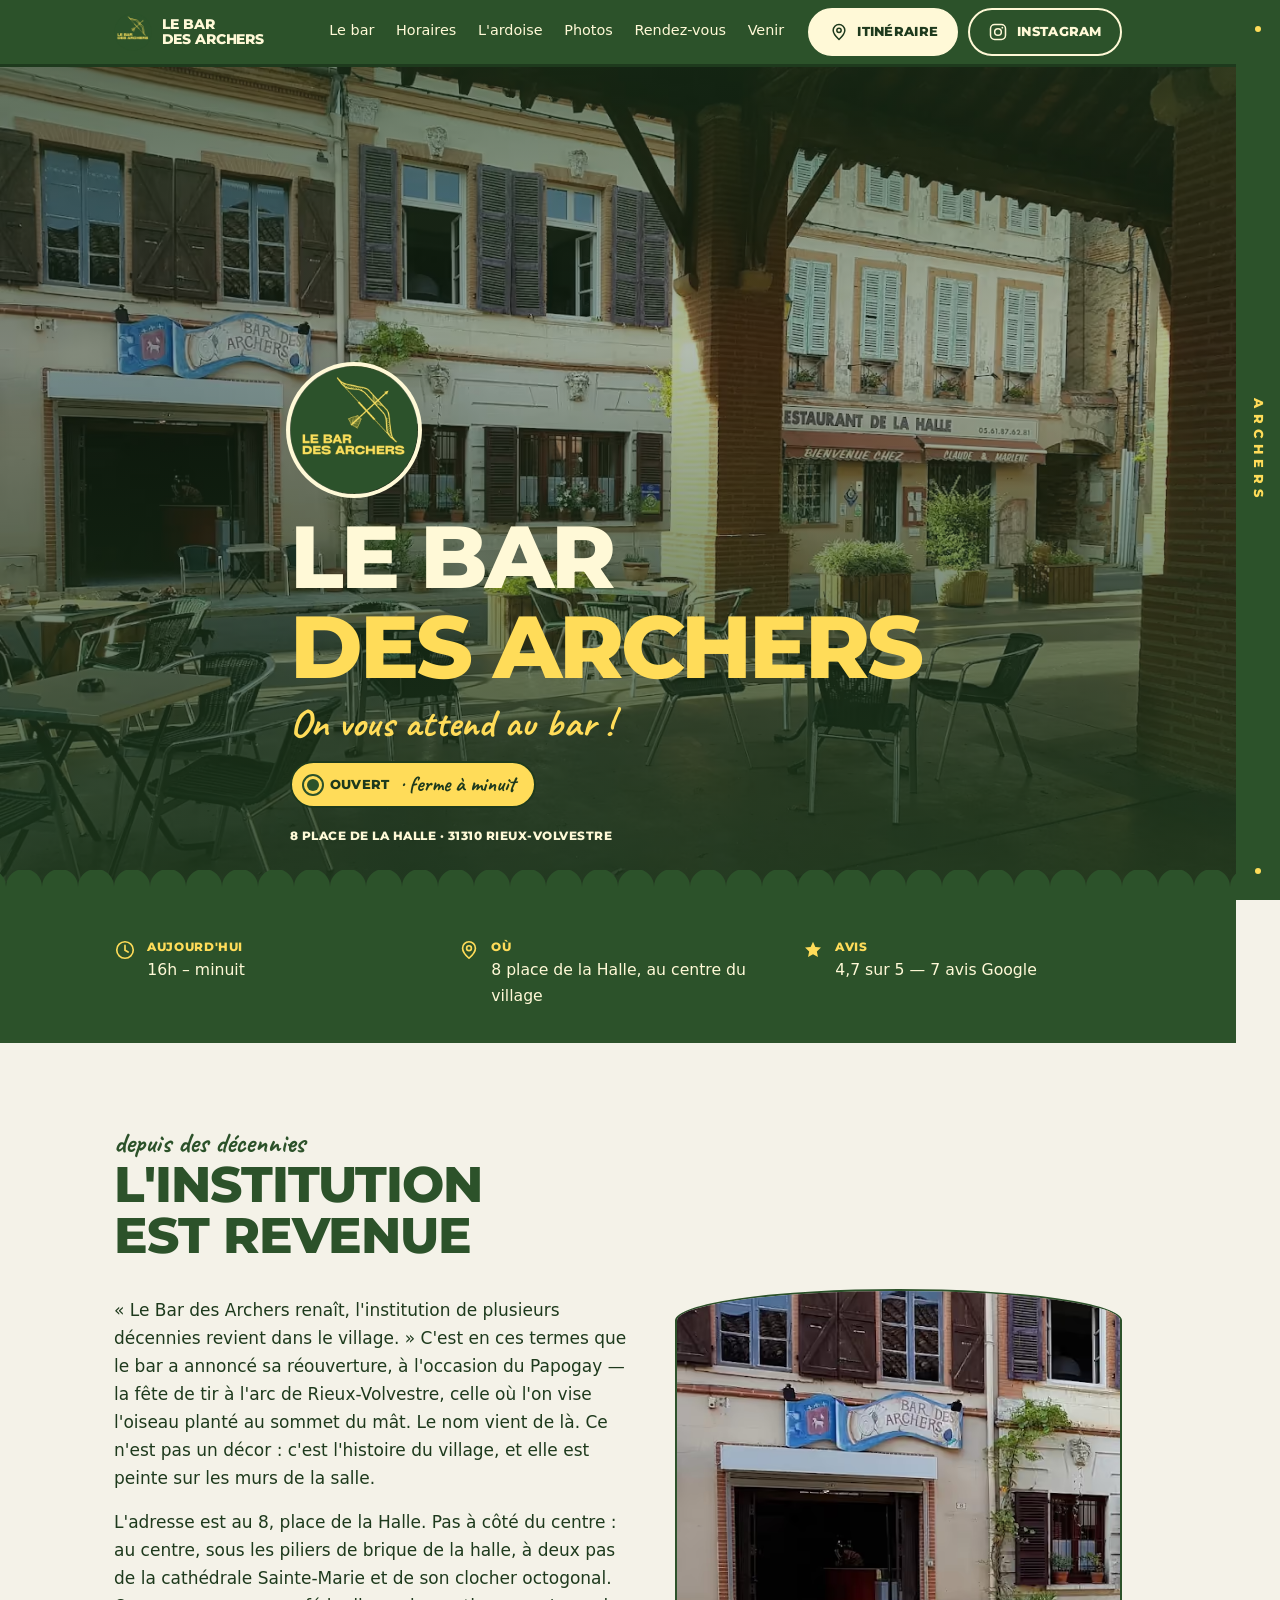
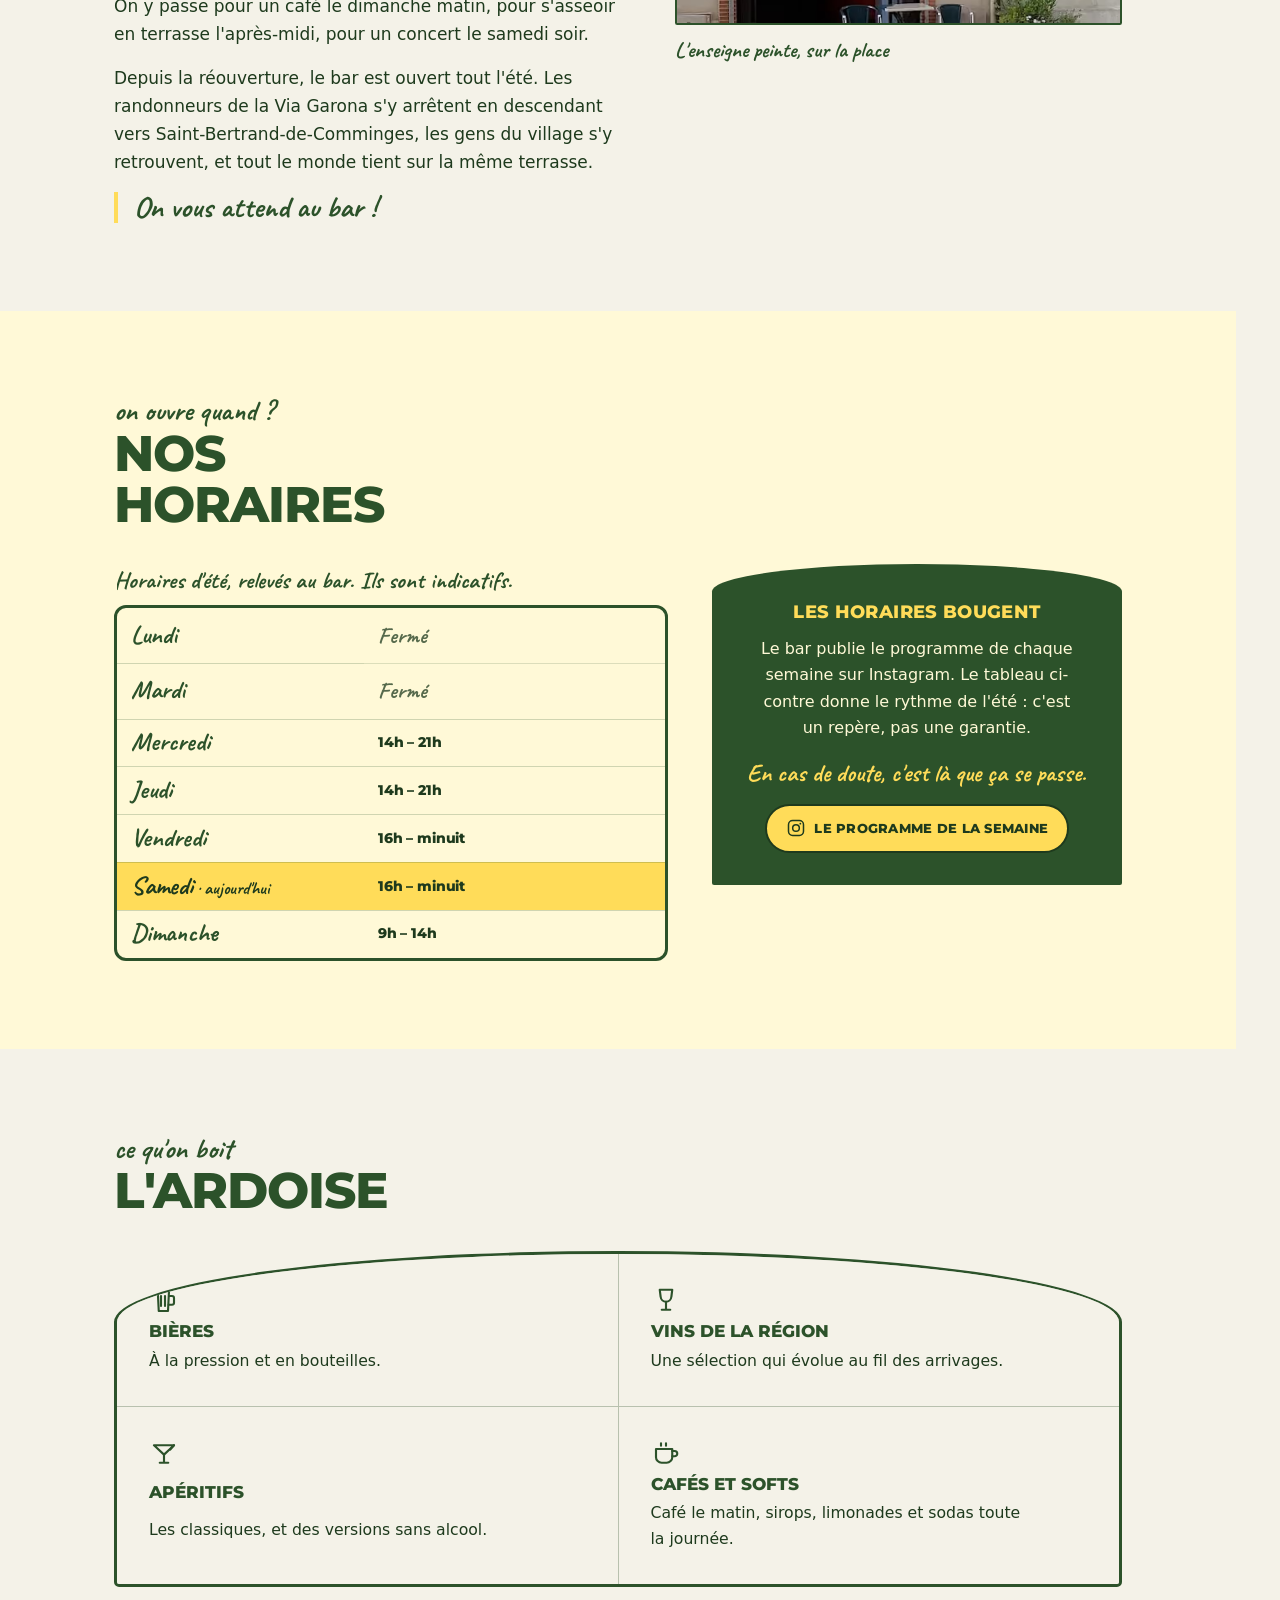
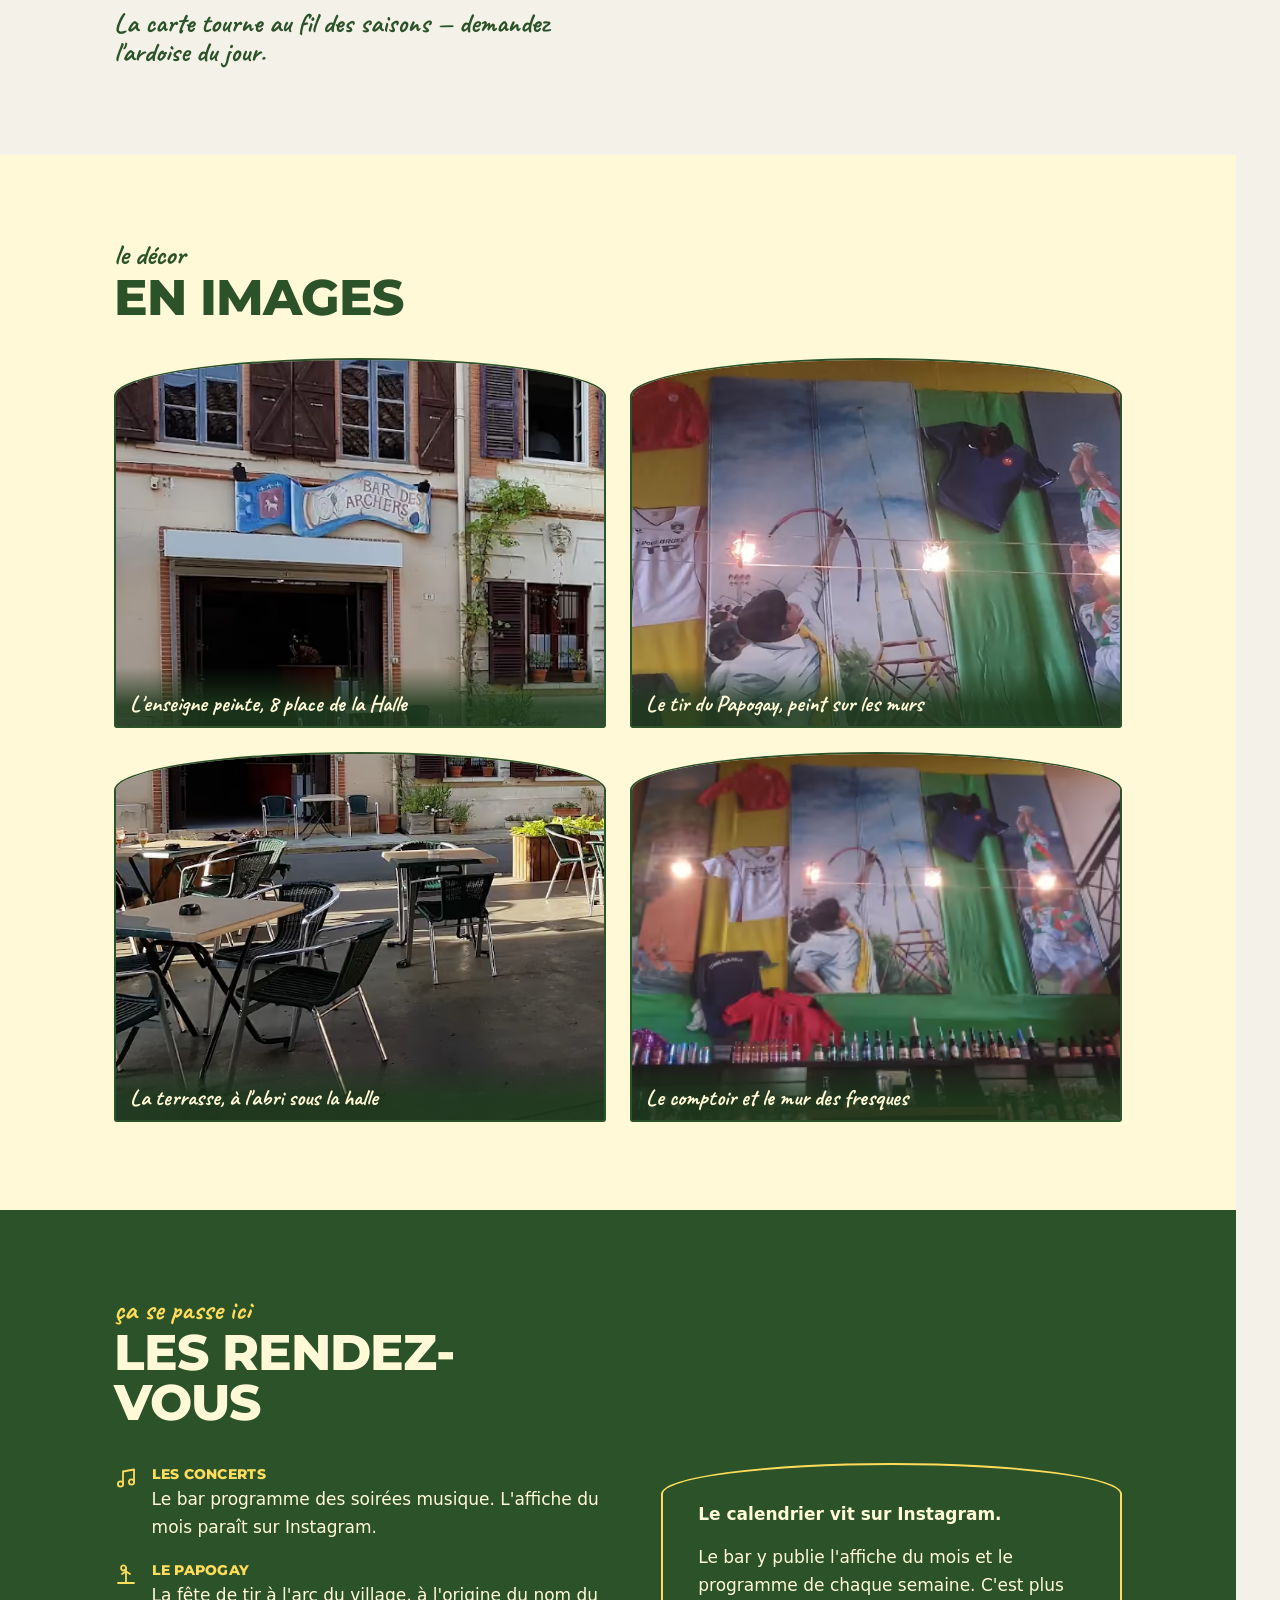
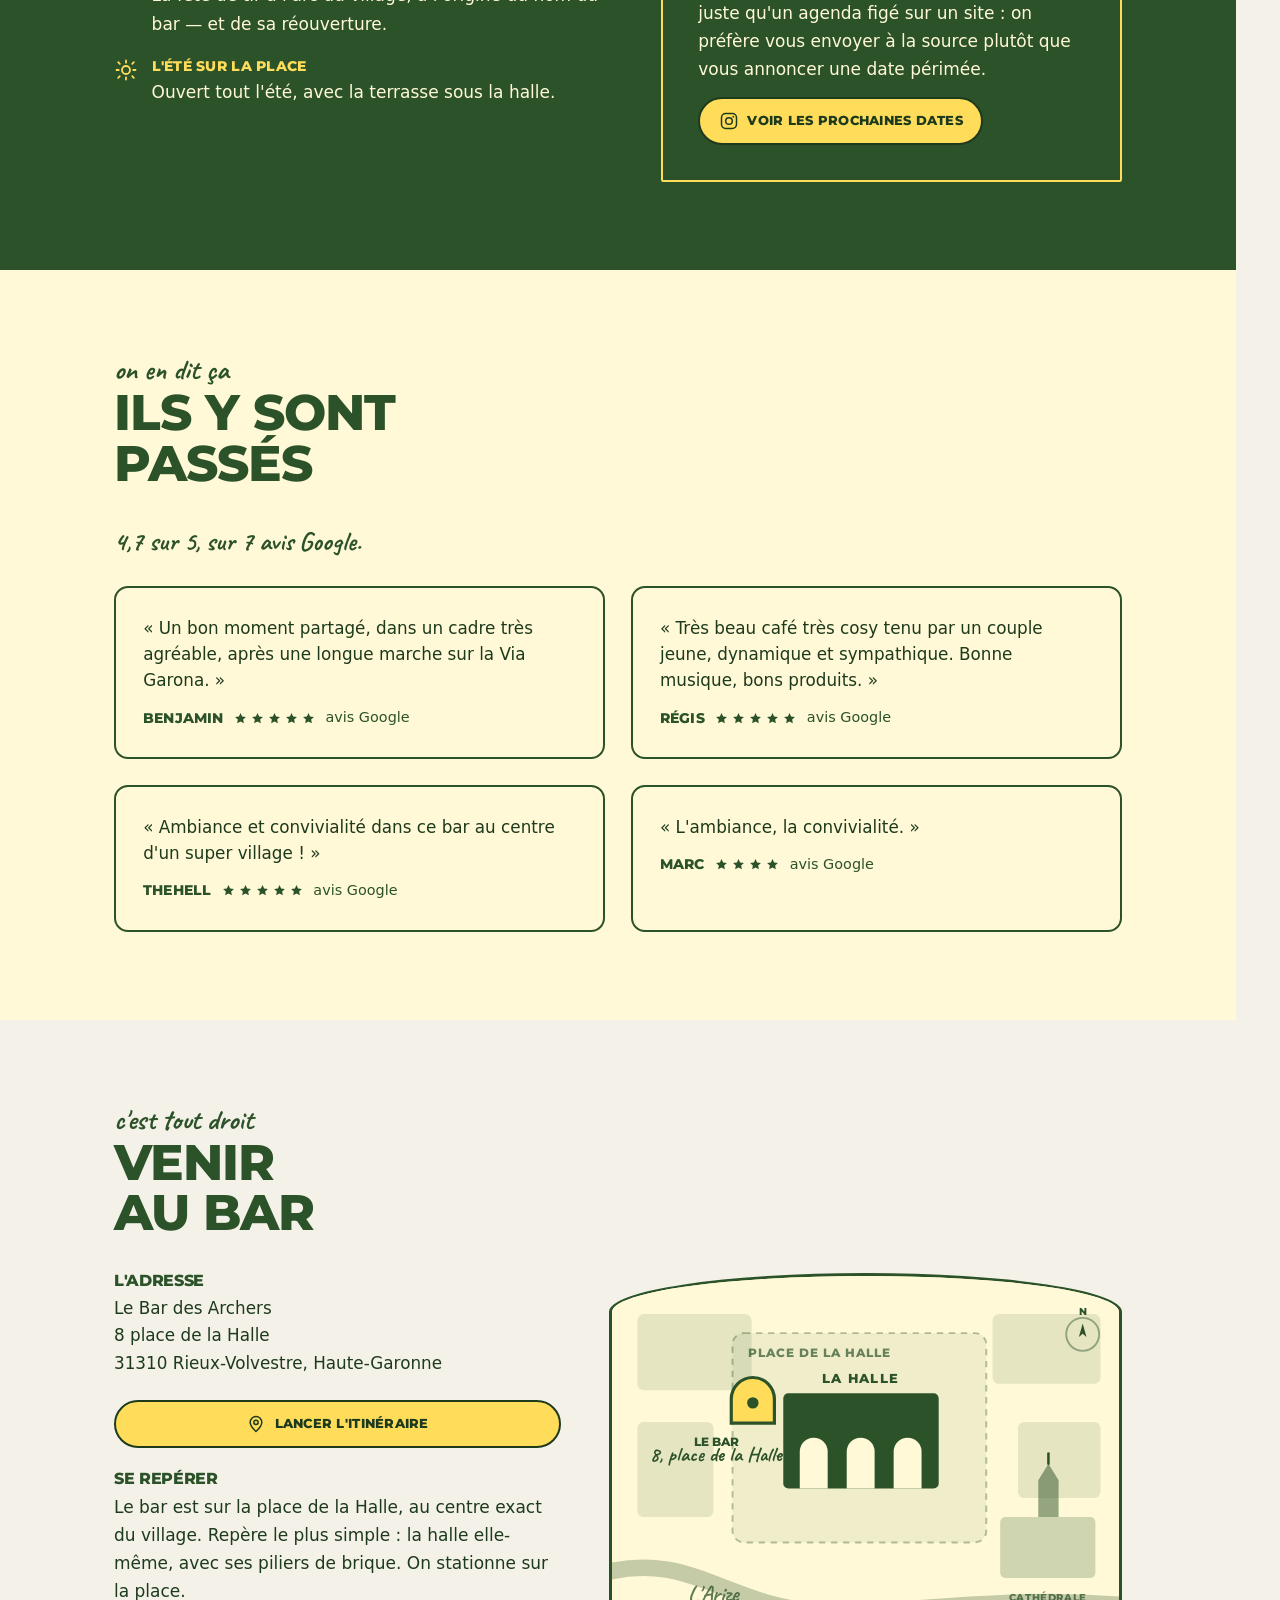
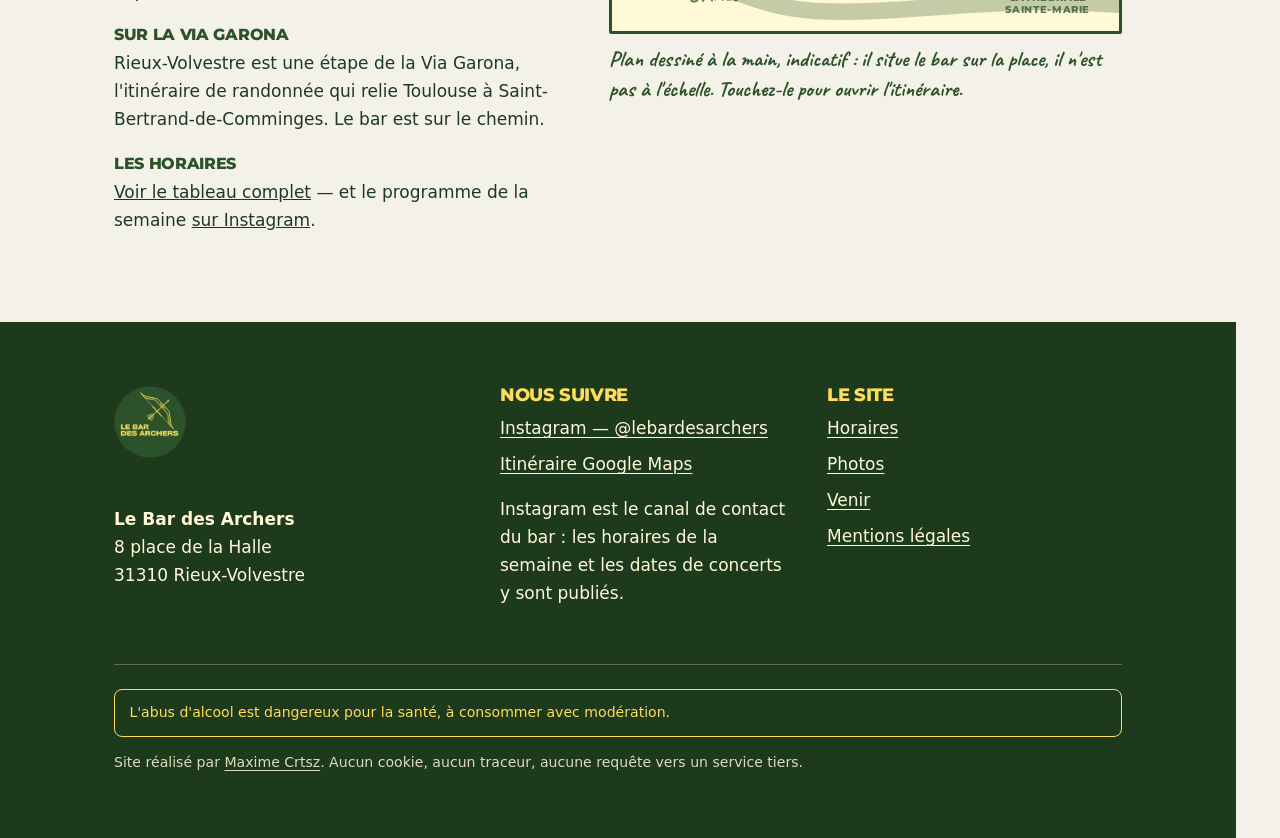
==== index.html @ 9687acb1 "feat: site complet du Bar des Archers (page unique + mentions legales + 404) - hero 100dvh avec badg" ====
<!DOCTYPE html>
<html lang="fr">
<head>
<meta charset="utf-8">
<meta name="viewport" content="width=device-width, initial-scale=1, viewport-fit=cover">
<title>Le Bar des Archers — bar de village à Rieux-Volvestre (31)</title>
<meta name="description" content="Le Bar des Archers, 8 place de la Halle à Rieux-Volvestre : horaires d'été, terrasse sous la halle, concerts. L'institution du village a rouvert.">
<link rel="canonical" href="https://lebardesarchers.fr/">
<meta name="theme-color" content="#2C522A">
<meta name="robots" content="index, follow">

<!-- Open Graph / Twitter -->
<meta property="og:type" content="business.business">
<meta property="og:locale" content="fr_FR">
<meta property="og:site_name" content="Le Bar des Archers">
<meta property="og:title" content="Le Bar des Archers — bar de village à Rieux-Volvestre">
<meta property="og:description" content="Sur la place de la Halle, au centre du village. Horaires d'été, terrasse sous la halle, concerts.">
<meta property="og:url" content="https://lebardesarchers.fr/">
<meta property="og:image" content="https://lebardesarchers.fr/assets/photos/hero-terrasse-halle-1360.jpg">
<meta property="og:image:width" content="1360">
<meta property="og:image:height" content="1020">
<meta property="og:image:alt" content="La terrasse du Bar des Archers sous la halle de Rieux-Volvestre.">
<meta name="twitter:card" content="summary_large_image">

<!-- Icônes -->
<link rel="icon" href="assets/icons/icon-32.png" sizes="32x32" type="image/png">
<link rel="apple-touch-icon" href="assets/icons/icon-180.png">
<link rel="manifest" href="site.webmanifest">

<!-- Police du hero : préchargée, auto-hébergée, aucune requête tierce -->
<link rel="preload" href="assets/fonts/montserrat-800-latin.woff2" as="font" type="font/woff2" crossorigin>
<link rel="preload" as="image" type="image/avif" fetchpriority="high"
      imagesrcset="assets/photos/hero-terrasse-halle-640.avif 640w, assets/photos/hero-terrasse-halle-960.avif 960w, assets/photos/hero-terrasse-halle-1360.avif 1360w"
      imagesizes="100vw">

<!-- CSS critique du hero, inliné pour un premier rendu immédiat -->
<style>
:root{--vert:#2c522a;--encre:#1e3a1d;--jaune:#ffdc59;--creme:#fff9d7;--papier:#f4f2e8;--display:"Montserrat","Segoe UI",system-ui,sans-serif;--accent:"Caveat","Segoe UI",system-ui,sans-serif;--gouttiere:clamp(1.15rem,.6rem + 2.6vw,2.5rem);--large:68rem;--bande-l:0px;--barre-h:0px}
*,*::before,*::after{box-sizing:border-box}
body{margin:0;padding-right:var(--bande-l);background:var(--papier);color:var(--encre);font-family:system-ui,-apple-system,"Segoe UI",Roboto,"Helvetica Neue",Arial,sans-serif;font-size:clamp(1rem,.96rem + .2vw,1.0625rem);line-height:1.65}
img,svg,picture{display:block;max-width:100%}img{height:auto}
h1{font-family:var(--display);font-weight:800;text-transform:uppercase;letter-spacing:-.035em;line-height:1.02;margin:0}
.enveloppe{width:100%;max-width:var(--large);margin-inline:auto;padding-inline:var(--gouttiere)}
.hero{position:relative;min-height:100dvh;display:grid;align-items:end;isolation:isolate;background:var(--encre);color:var(--creme);padding-top:max(1.5rem,env(safe-area-inset-top,0px));padding-bottom:calc(3.5rem + var(--barre-h));overflow:hidden}
.hero__fond{position:absolute;inset:0;z-index:-2}
.hero__fond img{width:100%;height:100%;object-fit:cover;object-position:50% 42%}
.hero__voile{position:absolute;inset:0;z-index:-1;background:linear-gradient(180deg,rgb(30 58 29/.62) 0%,rgb(30 58 29/.34) 34%,rgb(30 58 29/.86) 100%)}
.hero__contenu{display:grid;justify-items:start;gap:1.15rem}
.hero__logo{width:clamp(84px,21vw,128px);height:clamp(84px,21vw,128px);border-radius:50%;box-shadow:0 0 0 4px var(--creme)}
.hero h1{font-size:clamp(2.35rem,1.1rem + 8.4vw,5.5rem)}
.hero h1 .lig{display:block}.hero h1 .lig--jaune{color:var(--jaune)}
.hero__signature{font-family:var(--accent);font-size:clamp(1.45rem,1.1rem + 2vw,2.1rem);line-height:1.15;color:var(--jaune);margin:-.35rem 0 0}
.hero__lieu{margin:0;font-family:var(--display);font-size:.78rem;letter-spacing:.04em;text-transform:uppercase}
.badge{display:inline-flex;align-items:center;gap:.65rem;padding:.62rem 1.15rem .62rem .95rem;border-radius:999px;background:var(--creme);color:var(--encre);border:2px solid var(--encre);font-size:.98rem;line-height:1.25;max-width:100%;text-decoration:none}
.badge__point{width:12px;height:12px;border-radius:50%;background:var(--encre);flex:0 0 auto;position:relative}
.badge__etat{font-family:var(--display);text-transform:uppercase;font-size:.8rem;letter-spacing:.03em}
.badge__detail{font-family:var(--accent);font-size:1.15rem}.badge__detail::before{content:"· "}
@media (min-width:62em){:root{--bande-l:2.75rem}.hero{min-height:calc(100dvh - 4rem)}}
@media (max-width:61.99em){:root{--barre-h:4.6rem}}
</style>
<link rel="stylesheet" href="assets/css/style.css">
<script>document.documentElement.className += " js";</script>
</head>

<body>
<a class="evitement" href="#contenu">Aller au contenu</a>

<!-- Signature verticale du logo, reprise en bordure d'écran (desktop) -->
<div class="bande" aria-hidden="true">Archers</div>

<header class="entete">
  <div class="enveloppe entete__interieur">
    <a class="entete__marque" href="#hero">
      <img src="assets/photos/logo-rond-180.png" width="180" height="180" alt="" loading="lazy" decoding="async">
      <span>Le Bar<br>des Archers</span>
    </a>
    <nav class="entete__nav" aria-label="Sections du site">
      <a href="#histoire">Le bar</a>
      <a href="#horaires">Horaires</a>
      <a href="#ardoise">L'ardoise</a>
      <a href="#galerie">Photos</a>
      <a href="#rendez-vous">Rendez-vous</a>
      <a href="#venir">Venir</a>
    </nav>
    <div class="entete__actions">
      <a class="bouton bouton--clair" href="https://www.google.com/maps/dir/?api=1&amp;destination=8%20place%20de%20la%20Halle%2C%2031310%20Rieux-Volvestre" target="_blank" rel="noopener">
        <svg viewBox="0 0 24 24" fill="none" stroke="currentColor" stroke-width="1.8" stroke-linecap="round" stroke-linejoin="round" aria-hidden="true"><path d="M12 21s7-6.2 7-11a7 7 0 1 0-14 0c0 4.8 7 11 7 11Z"/><circle cx="12" cy="10" r="2.6"/></svg>
        Itinéraire
      </a>
      <a class="bouton bouton--fantome" href="https://www.instagram.com/lebardesarchers/" target="_blank" rel="noopener">
        <svg viewBox="0 0 24 24" fill="none" stroke="currentColor" stroke-width="1.8" stroke-linecap="round" stroke-linejoin="round" aria-hidden="true"><rect x="3" y="3" width="18" height="18" rx="5"/><circle cx="12" cy="12" r="4"/><circle cx="17.2" cy="6.8" r="1.1" fill="currentColor" stroke="none"/></svg>
        Instagram
      </a>
    </div>
  </div>
</header>

<main id="contenu">

  <!-- ============ 1. HERO ============ -->
  <section class="hero" id="hero">
    <div class="hero__fond">
      <picture>
        <source type="image/avif" sizes="100vw" srcset="assets/photos/hero-terrasse-halle-640.avif 640w, assets/photos/hero-terrasse-halle-960.avif 960w, assets/photos/hero-terrasse-halle-1360.avif 1360w">
        <source type="image/webp" sizes="100vw" srcset="assets/photos/hero-terrasse-halle-640.webp 640w, assets/photos/hero-terrasse-halle-960.webp 960w, assets/photos/hero-terrasse-halle-1360.webp 1360w">
        <img src="assets/photos/hero-terrasse-halle-1360.jpg" width="1360" height="1020" fetchpriority="high" decoding="async"
             alt="La terrasse du Bar des Archers installée sous la halle de Rieux-Volvestre, tables et chaises face à la façade en brique du bar, en fin d'après-midi.">
      </picture>
    </div>
    <div class="hero__voile"></div>

    <div class="enveloppe hero__contenu">
      <img class="hero__logo" src="assets/photos/logo-rond-360.png" width="360" height="360" fetchpriority="high" decoding="async"
           alt="Logo du Bar des Archers : un arc et une flèche jaunes sur un rond vert.">
      <h1><span class="lig">Le Bar</span><span class="lig lig--jaune">des Archers</span></h1>
      <p class="hero__signature">On vous attend au bar !</p>

      <a class="badge" id="badge" href="#horaires">
        <span class="badge__point" aria-hidden="true"></span>
        <span class="badge__etat">Horaires</span>
        <span class="badge__detail">voir le tableau</span>
      </a>

      <p class="hero__lieu">8 place de la Halle · 31310 Rieux-Volvestre</p>
    </div>

    <div class="hero__arcade" aria-hidden="true"></div>
  </section>

  <!-- ============ 2. BANDEAU INFOS ============ -->
  <section class="bandeau sur-vert" aria-label="En bref">
    <div class="enveloppe">
      <ul class="bandeau__liste">
        <li>
          <svg viewBox="0 0 24 24" fill="none" stroke="currentColor" stroke-width="1.8" stroke-linecap="round" aria-hidden="true"><circle cx="12" cy="12" r="9"/><path d="M12 7v5.2l3.4 2"/></svg>
          <span><b>Aujourd'hui</b><span id="horaires-du-jour">Voir le tableau des horaires</span></span>
        </li>
        <li>
          <svg viewBox="0 0 24 24" fill="none" stroke="currentColor" stroke-width="1.8" stroke-linecap="round" stroke-linejoin="round" aria-hidden="true"><path d="M12 21s7-6.2 7-11a7 7 0 1 0-14 0c0 4.8 7 11 7 11Z"/><circle cx="12" cy="10" r="2.6"/></svg>
          <span><b>Où</b>8 place de la Halle, au centre du village</span>
        </li>
        <li>
          <svg viewBox="0 0 24 24" fill="currentColor" aria-hidden="true"><path d="m12 3 2.6 5.6 6.1.8-4.5 4.2 1.2 6L12 16.7 6.6 19.6l1.2-6L3.3 9.4l6.1-.8Z"/></svg>
          <span><b>Avis</b>4,7 sur 5 — 7 avis Google</span>
        </li>
      </ul>
    </div>
  </section>

  <!-- ============ 3. L'HISTOIRE ============ -->
  <section class="section" id="histoire" aria-labelledby="t-histoire">
    <div class="enveloppe">
      <div class="histoire">
        <div class="histoire__texte reveler">
          <span class="oeil">depuis des décennies</span>
          <h2 class="titre" id="t-histoire">L'institution est revenue</h2>
          <p>« Le Bar des Archers renaît, l'institution de plusieurs décennies revient dans le village. » C'est en ces termes que le bar a annoncé sa réouverture, à l'occasion du Papogay — la fête de tir à l'arc de Rieux-Volvestre, celle où l'on vise l'oiseau planté au sommet du mât. Le nom vient de là. Ce n'est pas un décor : c'est l'histoire du village, et elle est peinte sur les murs de la salle.</p>
          <p>L'adresse est au 8, place de la Halle. Pas à côté du centre : au centre, sous les piliers de brique de la halle, à deux pas de la cathédrale Sainte-Marie et de son clocher octogonal. On y passe pour un café le dimanche matin, pour s'asseoir en terrasse l'après-midi, pour un concert le samedi soir.</p>
          <p>Depuis la réouverture, le bar est ouvert tout l'été. Les randonneurs de la Via Garona s'y arrêtent en descendant vers Saint-Bertrand-de-Comminges, les gens du village s'y retrouvent, et tout le monde tient sur la même terrasse.</p>
          <p class="histoire__aparte">On vous attend au bar !</p>
        </div>

        <figure class="histoire__photo reveler">
          <picture>
            <source type="image/avif" sizes="(min-width: 56em) 30rem, 92vw" srcset="assets/photos/galerie-facade-enseigne-400.avif 400w, assets/photos/galerie-facade-enseigne-530.avif 530w">
            <source type="image/webp" sizes="(min-width: 56em) 30rem, 92vw" srcset="assets/photos/galerie-facade-enseigne-400.webp 400w, assets/photos/galerie-facade-enseigne-530.webp 530w">
            <img src="assets/photos/galerie-facade-enseigne-530.jpg" width="530" height="398" loading="lazy" decoding="async"
                 alt="La façade du Bar des Archers au 8 place de la Halle : son enseigne peinte à la main et la porte grande ouverte sur la salle.">
          </picture>
          <figcaption>L'enseigne peinte, sur la place</figcaption>
        </figure>
      </div>
    </div>
  </section>

  <!-- ============ 4. HORAIRES ============ -->
  <section class="section section--creme" id="horaires" aria-labelledby="t-horaires">
    <div class="enveloppe">
      <div class="tete">
        <span class="oeil">on ouvre quand ?</span>
        <h2 class="titre" id="t-horaires">Nos horaires</h2>
      </div>

      <div class="horaires__grille">
        <!-- ============================================================
             MIROIR HORAIRES (1/2) — doit refléter data/horaires.json.
             JavaScript réécrit ce tableau à partir du JSON dès qu'il est
             lisible ; ce contenu statique sert de repli sans JavaScript.
             ============================================================ -->
        <table class="tableau reveler">
          <caption>Horaires d'été, relevés au bar. Ils sont indicatifs.</caption>
          <tbody>
            <tr data-iso="1" data-creneaux=""><th scope="row">Lundi</th><td class="ferme">Fermé</td></tr>
            <tr data-iso="2" data-creneaux=""><th scope="row">Mardi</th><td class="ferme">Fermé</td></tr>
            <tr data-iso="3" data-creneaux="14:00-21:00"><th scope="row">Mercredi</th><td>14h – 21h</td></tr>
            <tr data-iso="4" data-creneaux="14:00-21:00"><th scope="row">Jeudi</th><td>14h – 21h</td></tr>
            <tr data-iso="5" data-creneaux="16:00-00:00"><th scope="row">Vendredi</th><td>16h – minuit</td></tr>
            <tr data-iso="6" data-creneaux="16:00-00:00"><th scope="row">Samedi</th><td>16h – minuit</td></tr>
            <tr data-iso="7" data-creneaux="09:00-14:00"><th scope="row">Dimanche</th><td>9h – 14h</td></tr>
          </tbody>
        </table>

        <div class="avis-horaires reveler">
          <h3>Les horaires bougent</h3>
          <p>Le bar publie le programme de chaque semaine sur Instagram. Le tableau ci-contre donne le rythme de l'été : c'est un repère, pas une garantie.</p>
          <p class="note">En cas de doute, c'est là que ça se passe.</p>
          <a class="bouton" href="https://www.instagram.com/lebardesarchers/" target="_blank" rel="noopener">
            <svg viewBox="0 0 24 24" fill="none" stroke="currentColor" stroke-width="1.8" stroke-linecap="round" stroke-linejoin="round" aria-hidden="true"><rect x="3" y="3" width="18" height="18" rx="5"/><circle cx="12" cy="12" r="4"/><circle cx="17.2" cy="6.8" r="1.1" fill="currentColor" stroke="none"/></svg>
            Le programme de la semaine
          </a>
        </div>
      </div>
    </div>
  </section>

  <!-- ============ 5. L'ARDOISE ============ -->
  <section class="section" id="ardoise" aria-labelledby="t-ardoise">
    <div class="enveloppe">
      <div class="tete">
        <span class="oeil">ce qu'on boit</span>
        <h2 class="titre" id="t-ardoise">L'ardoise</h2>
      </div>

      <div class="ardoise reveler">
        <div class="ardoise__item">
          <svg viewBox="0 0 24 24" fill="none" stroke="currentColor" stroke-width="1.7" stroke-linecap="round" stroke-linejoin="round" aria-hidden="true"><path d="M7 4h9l-.8 16H7.8Z"/><path d="M16 8h2.4a1.6 1.6 0 0 1 1.6 1.6v3.8A1.6 1.6 0 0 1 18.4 15h-2.7"/><path d="M9.6 8v8M12.8 8v8"/></svg>
          <h3>Bières</h3>
          <p>À la pression et en bouteilles.</p>
          <!-- PRIX: à remplir -->
        </div>
        <div class="ardoise__item">
          <svg viewBox="0 0 24 24" fill="none" stroke="currentColor" stroke-width="1.7" stroke-linecap="round" stroke-linejoin="round" aria-hidden="true"><path d="M7 3h10l-.7 5.6A4.4 4.4 0 0 1 12 12.6a4.4 4.4 0 0 1-4.3-4Z"/><path d="M12 12.6V19M8.6 19h6.8"/></svg>
          <h3>Vins de la région</h3>
          <p>Une sélection qui évolue au fil des arrivages.</p>
          <!-- PRIX: à remplir -->
        </div>
        <div class="ardoise__item">
          <svg viewBox="0 0 24 24" fill="none" stroke="currentColor" stroke-width="1.7" stroke-linecap="round" stroke-linejoin="round" aria-hidden="true"><path d="M4 5h16l-8 7.5Z"/><path d="M12 12.5V19M8.6 19h6.8"/><path d="M17 8.4l3-3.4"/></svg>
          <h3>Apéritifs</h3>
          <p>Les classiques, et des versions sans alcool.</p>
          <!-- PRIX: à remplir -->
        </div>
        <div class="ardoise__item">
          <svg viewBox="0 0 24 24" fill="none" stroke="currentColor" stroke-width="1.7" stroke-linecap="round" stroke-linejoin="round" aria-hidden="true"><path d="M4 8h13v6.5A4.5 4.5 0 0 1 12.5 19h-4A4.5 4.5 0 0 1 4 14.5Z"/><path d="M17 9.6h1.9A2.1 2.1 0 0 1 21 11.7a2.1 2.1 0 0 1-2.1 2.1H17"/><path d="M8 3.4v2M12 3.4v2"/></svg>
          <h3>Cafés et softs</h3>
          <p>Café le matin, sirops, limonades et sodas toute la journée.</p>
          <!-- PRIX: à remplir -->
        </div>
      </div>

      <p class="ardoise__note">La carte tourne au fil des saisons — demandez l'ardoise du jour.</p>
    </div>
  </section>

  <!-- ============ 6. GALERIE ============ -->
  <section class="section section--creme" id="galerie" aria-labelledby="t-galerie">
    <div class="enveloppe">
      <div class="tete">
        <span class="oeil">le décor</span>
        <h2 class="titre" id="t-galerie">En images</h2>
      </div>

      <ul class="galerie reveler">
        <li>
          <button type="button" class="galerie__bouton"
                  data-grand="assets/photos/galerie-facade-enseigne-530.webp" data-w="530" data-h="398"
                  data-legende="L'enseigne peinte, 8 place de la Halle"
                  data-alt="La façade du Bar des Archers au 8 place de la Halle : son enseigne peinte à la main et la porte grande ouverte sur la salle.">
            <picture>
              <source type="image/avif" sizes="(min-width: 40em) 30rem, 92vw" srcset="assets/photos/galerie-facade-enseigne-400.avif 400w, assets/photos/galerie-facade-enseigne-530.avif 530w">
              <source type="image/webp" sizes="(min-width: 40em) 30rem, 92vw" srcset="assets/photos/galerie-facade-enseigne-400.webp 400w, assets/photos/galerie-facade-enseigne-530.webp 530w">
              <img src="assets/photos/galerie-facade-enseigne-530.jpg" width="530" height="398" loading="lazy" decoding="async"
                   alt="La façade du Bar des Archers au 8 place de la Halle : son enseigne peinte à la main et la porte grande ouverte sur la salle.">
            </picture>
            <span class="galerie__legende">L'enseigne peinte, 8 place de la Halle</span>
          </button>
        </li>
        <li>
          <button type="button" class="galerie__bouton"
                  data-grand="assets/photos/galerie-fresque-papogay-640.webp" data-w="640" data-h="480"
                  data-legende="Le tir du Papogay, peint sur les murs de la salle"
                  data-alt="Fresque peinte à l'intérieur du bar : un archer bande son arc vers l'oiseau planté au sommet du mât, le tir du Papogay.">
            <picture>
              <source type="image/avif" sizes="(min-width: 40em) 30rem, 92vw" srcset="assets/photos/galerie-fresque-papogay-400.avif 400w, assets/photos/galerie-fresque-papogay-640.avif 640w">
              <source type="image/webp" sizes="(min-width: 40em) 30rem, 92vw" srcset="assets/photos/galerie-fresque-papogay-400.webp 400w, assets/photos/galerie-fresque-papogay-640.webp 640w">
              <img src="assets/photos/galerie-fresque-papogay-640.jpg" width="640" height="480" loading="lazy" decoding="async"
                   alt="Fresque peinte à l'intérieur du bar : un archer bande son arc vers l'oiseau planté au sommet du mât, le tir du Papogay.">
            </picture>
            <span class="galerie__legende">Le tir du Papogay, peint sur les murs</span>
          </button>
        </li>
        <li>
          <button type="button" class="galerie__bouton"
                  data-grand="assets/photos/galerie-terrasse-tables-660.webp" data-w="660" data-h="495"
                  data-legende="La terrasse, à l'abri sous la halle"
                  data-alt="Tables et chaises de la terrasse du bar, installées sur le sol de béton sous les arcades de la halle.">
            <picture>
              <source type="image/avif" sizes="(min-width: 40em) 30rem, 92vw" srcset="assets/photos/galerie-terrasse-tables-400.avif 400w, assets/photos/galerie-terrasse-tables-660.avif 660w">
              <source type="image/webp" sizes="(min-width: 40em) 30rem, 92vw" srcset="assets/photos/galerie-terrasse-tables-400.webp 400w, assets/photos/galerie-terrasse-tables-660.webp 660w">
              <img src="assets/photos/galerie-terrasse-tables-660.jpg" width="660" height="495" loading="lazy" decoding="async"
                   alt="Tables et chaises de la terrasse du bar, installées sur le sol de béton sous les arcades de la halle.">
            </picture>
            <span class="galerie__legende">La terrasse, à l'abri sous la halle</span>
          </button>
        </li>
        <li>
          <button type="button" class="galerie__bouton"
                  data-grand="assets/photos/galerie-interieur-fresques-900.webp" data-w="900" data-h="506"
                  data-legende="Le comptoir et le mur des fresques"
                  data-alt="L'intérieur du bar : le comptoir et, au-dessus, le mur de fresques et de maillots consacré aux sports du village, tir à l'arc et rugby.">
            <picture>
              <source type="image/avif" sizes="(min-width: 40em) 30rem, 92vw" srcset="assets/photos/galerie-interieur-fresques-480.avif 480w, assets/photos/galerie-interieur-fresques-900.avif 900w">
              <source type="image/webp" sizes="(min-width: 40em) 30rem, 92vw" srcset="assets/photos/galerie-interieur-fresques-480.webp 480w, assets/photos/galerie-interieur-fresques-900.webp 900w">
              <img src="assets/photos/galerie-interieur-fresques-900.jpg" width="900" height="506" loading="lazy" decoding="async"
                   alt="L'intérieur du bar : le comptoir et, au-dessus, le mur de fresques et de maillots consacré aux sports du village, tir à l'arc et rugby.">
            </picture>
            <span class="galerie__legende">Le comptoir et le mur des fresques</span>
          </button>
        </li>
      </ul>
    </div>
  </section>

  <!-- ============ 7. LES RENDEZ-VOUS ============ -->
  <section class="section section--vert sur-vert" id="rendez-vous" aria-labelledby="t-rdv">
    <div class="enveloppe">
      <div class="tete">
        <span class="oeil">ça se passe ici</span>
        <h2 class="titre" id="t-rdv">Les rendez-vous</h2>
      </div>

      <div class="rdv">
        <ul class="rdv__liste reveler">
          <li>
            <svg viewBox="0 0 24 24" fill="none" stroke="currentColor" stroke-width="1.8" stroke-linecap="round" stroke-linejoin="round" aria-hidden="true"><path d="M9 18V5.5l11-2V16"/><circle cx="6.5" cy="18" r="2.6"/><circle cx="17.5" cy="16" r="2.6"/></svg>
            <span><b>Les concerts</b>Le bar programme des soirées musique. L'affiche du mois paraît sur Instagram.</span>
          </li>
          <li>
            <svg viewBox="0 0 24 24" fill="none" stroke="currentColor" stroke-width="1.8" stroke-linecap="round" stroke-linejoin="round" aria-hidden="true"><path d="M12 21V6"/><path d="M12 6a2.5 2.5 0 1 1 0-.1"/><path d="M4 21h16"/><path d="m8 12 4-2.4 4 2.4"/></svg>
            <span><b>Le Papogay</b>La fête de tir à l'arc du village, à l'origine du nom du bar — et de sa réouverture.</span>
          </li>
          <li>
            <svg viewBox="0 0 24 24" fill="none" stroke="currentColor" stroke-width="1.8" stroke-linecap="round" stroke-linejoin="round" aria-hidden="true"><circle cx="12" cy="12" r="4"/><path d="M12 2.5v2.2M12 19.3v2.2M4.2 4.2l1.6 1.6M18.2 18.2l1.6 1.6M2.5 12h2.2M19.3 12h2.2M4.2 19.8l1.6-1.6M18.2 5.8l1.6-1.6"/></svg>
            <span><b>L'été sur la place</b>Ouvert tout l'été, avec la terrasse sous la halle.</span>
          </li>
        </ul>

        <div class="rdv__carte reveler">
          <p><strong>Le calendrier vit sur Instagram.</strong></p>
          <p>Le bar y publie l'affiche du mois et le programme de chaque semaine. C'est plus juste qu'un agenda figé sur un site : on préfère vous envoyer à la source plutôt que vous annoncer une date périmée.</p>
          <a class="bouton" href="https://www.instagram.com/lebardesarchers/" target="_blank" rel="noopener">
            <svg viewBox="0 0 24 24" fill="none" stroke="currentColor" stroke-width="1.8" stroke-linecap="round" stroke-linejoin="round" aria-hidden="true"><rect x="3" y="3" width="18" height="18" rx="5"/><circle cx="12" cy="12" r="4"/><circle cx="17.2" cy="6.8" r="1.1" fill="currentColor" stroke="none"/></svg>
            Voir les prochaines dates
          </a>
        </div>
      </div>

      <!-- ============================================================
           EMPLACEMENT ÉVÉNEMENT PONCTUEL
           Pour annoncer une date précise : décommentez le bloc ci-dessous,
           remplacez le texte, et déposez l'affiche à la place du fichier
           assets/photos/affiche-evenement.png (même nom, mêmes proportions).
           Pensez à la retirer une fois la date passée.

      <div class="rdv__carte reveler" style="margin-top:2rem">
        <p><b>Prochaine date</b></p>
        <h3>Nom de l'événement</h3>
        <p>Samedi 00 mois — style de musique</p>
        <img src="assets/photos/affiche-evenement.png" width="1468" height="850" loading="lazy" decoding="async"
             alt="Affiche de la soirée : nom, date et style de musique.">
      </div>
           ============================================================ -->
    </div>
  </section>

  <!-- ============ 8. LES AVIS ============ -->
  <section class="section section--creme" id="avis" aria-labelledby="t-avis">
    <div class="enveloppe">
      <div class="tete">
        <span class="oeil">on en dit ça</span>
        <h2 class="titre" id="t-avis">Ils y sont passés</h2>
      </div>
      <p class="avis__global">4,7 sur 5, sur 7 avis Google.</p>

      <ul class="avis reveler">
        <li>
          <figure>
            <blockquote>« Un bon moment partagé, dans un cadre très agréable, après une longue marche sur la Via Garona. »</blockquote>
            <figcaption>
              <b>Benjamin</b>
              <span class="etoiles" role="img" aria-label="5 étoiles sur 5">
                <svg viewBox="0 0 24 24" fill="currentColor" aria-hidden="true"><path d="m12 3 2.6 5.6 6.1.8-4.5 4.2 1.2 6L12 16.7 6.6 19.6l1.2-6L3.3 9.4l6.1-.8Z"/></svg><svg viewBox="0 0 24 24" fill="currentColor" aria-hidden="true"><path d="m12 3 2.6 5.6 6.1.8-4.5 4.2 1.2 6L12 16.7 6.6 19.6l1.2-6L3.3 9.4l6.1-.8Z"/></svg><svg viewBox="0 0 24 24" fill="currentColor" aria-hidden="true"><path d="m12 3 2.6 5.6 6.1.8-4.5 4.2 1.2 6L12 16.7 6.6 19.6l1.2-6L3.3 9.4l6.1-.8Z"/></svg><svg viewBox="0 0 24 24" fill="currentColor" aria-hidden="true"><path d="m12 3 2.6 5.6 6.1.8-4.5 4.2 1.2 6L12 16.7 6.6 19.6l1.2-6L3.3 9.4l6.1-.8Z"/></svg><svg viewBox="0 0 24 24" fill="currentColor" aria-hidden="true"><path d="m12 3 2.6 5.6 6.1.8-4.5 4.2 1.2 6L12 16.7 6.6 19.6l1.2-6L3.3 9.4l6.1-.8Z"/></svg>
              </span>
              <span class="avis__source">avis Google</span>
            </figcaption>
          </figure>
        </li>
        <li>
          <figure>
            <blockquote>« Très beau café très cosy tenu par un couple jeune, dynamique et sympathique. Bonne musique, bons produits. »</blockquote>
            <figcaption>
              <b>Régis</b>
              <span class="etoiles" role="img" aria-label="5 étoiles sur 5">
                <svg viewBox="0 0 24 24" fill="currentColor" aria-hidden="true"><path d="m12 3 2.6 5.6 6.1.8-4.5 4.2 1.2 6L12 16.7 6.6 19.6l1.2-6L3.3 9.4l6.1-.8Z"/></svg><svg viewBox="0 0 24 24" fill="currentColor" aria-hidden="true"><path d="m12 3 2.6 5.6 6.1.8-4.5 4.2 1.2 6L12 16.7 6.6 19.6l1.2-6L3.3 9.4l6.1-.8Z"/></svg><svg viewBox="0 0 24 24" fill="currentColor" aria-hidden="true"><path d="m12 3 2.6 5.6 6.1.8-4.5 4.2 1.2 6L12 16.7 6.6 19.6l1.2-6L3.3 9.4l6.1-.8Z"/></svg><svg viewBox="0 0 24 24" fill="currentColor" aria-hidden="true"><path d="m12 3 2.6 5.6 6.1.8-4.5 4.2 1.2 6L12 16.7 6.6 19.6l1.2-6L3.3 9.4l6.1-.8Z"/></svg><svg viewBox="0 0 24 24" fill="currentColor" aria-hidden="true"><path d="m12 3 2.6 5.6 6.1.8-4.5 4.2 1.2 6L12 16.7 6.6 19.6l1.2-6L3.3 9.4l6.1-.8Z"/></svg>
              </span>
              <span class="avis__source">avis Google</span>
            </figcaption>
          </figure>
        </li>
        <li>
          <figure>
            <blockquote>« Ambiance et convivialité dans ce bar au centre d'un super village ! »</blockquote>
            <figcaption>
              <b>TheHell</b>
              <span class="etoiles" role="img" aria-label="5 étoiles sur 5">
                <svg viewBox="0 0 24 24" fill="currentColor" aria-hidden="true"><path d="m12 3 2.6 5.6 6.1.8-4.5 4.2 1.2 6L12 16.7 6.6 19.6l1.2-6L3.3 9.4l6.1-.8Z"/></svg><svg viewBox="0 0 24 24" fill="currentColor" aria-hidden="true"><path d="m12 3 2.6 5.6 6.1.8-4.5 4.2 1.2 6L12 16.7 6.6 19.6l1.2-6L3.3 9.4l6.1-.8Z"/></svg><svg viewBox="0 0 24 24" fill="currentColor" aria-hidden="true"><path d="m12 3 2.6 5.6 6.1.8-4.5 4.2 1.2 6L12 16.7 6.6 19.6l1.2-6L3.3 9.4l6.1-.8Z"/></svg><svg viewBox="0 0 24 24" fill="currentColor" aria-hidden="true"><path d="m12 3 2.6 5.6 6.1.8-4.5 4.2 1.2 6L12 16.7 6.6 19.6l1.2-6L3.3 9.4l6.1-.8Z"/></svg><svg viewBox="0 0 24 24" fill="currentColor" aria-hidden="true"><path d="m12 3 2.6 5.6 6.1.8-4.5 4.2 1.2 6L12 16.7 6.6 19.6l1.2-6L3.3 9.4l6.1-.8Z"/></svg>
              </span>
              <span class="avis__source">avis Google</span>
            </figcaption>
          </figure>
        </li>
        <li>
          <figure>
            <blockquote>« L'ambiance, la convivialité. »</blockquote>
            <figcaption>
              <b>Marc</b>
              <span class="etoiles" role="img" aria-label="4 étoiles sur 5">
                <svg viewBox="0 0 24 24" fill="currentColor" aria-hidden="true"><path d="m12 3 2.6 5.6 6.1.8-4.5 4.2 1.2 6L12 16.7 6.6 19.6l1.2-6L3.3 9.4l6.1-.8Z"/></svg><svg viewBox="0 0 24 24" fill="currentColor" aria-hidden="true"><path d="m12 3 2.6 5.6 6.1.8-4.5 4.2 1.2 6L12 16.7 6.6 19.6l1.2-6L3.3 9.4l6.1-.8Z"/></svg><svg viewBox="0 0 24 24" fill="currentColor" aria-hidden="true"><path d="m12 3 2.6 5.6 6.1.8-4.5 4.2 1.2 6L12 16.7 6.6 19.6l1.2-6L3.3 9.4l6.1-.8Z"/></svg><svg viewBox="0 0 24 24" fill="currentColor" aria-hidden="true"><path d="m12 3 2.6 5.6 6.1.8-4.5 4.2 1.2 6L12 16.7 6.6 19.6l1.2-6L3.3 9.4l6.1-.8Z"/></svg>
              </span>
              <span class="avis__source">avis Google</span>
            </figcaption>
          </figure>
        </li>
      </ul>
    </div>
  </section>

  <!-- ============ 9. VENIR ============ -->
  <section class="section" id="venir" aria-labelledby="t-venir">
    <div class="enveloppe">
      <div class="tete">
        <span class="oeil">c'est tout droit</span>
        <h2 class="titre" id="t-venir">Venir au bar</h2>
      </div>

      <div class="venir">
        <div class="venir__infos reveler">
          <div class="venir__bloc">
            <h3>L'adresse</h3>
            <address>
              Le Bar des Archers<br>
              8 place de la Halle<br>
              31310 Rieux-Volvestre, Haute-Garonne
            </address>
          </div>
          <a class="bouton" href="https://www.google.com/maps/dir/?api=1&amp;destination=8%20place%20de%20la%20Halle%2C%2031310%20Rieux-Volvestre" target="_blank" rel="noopener">
            <svg viewBox="0 0 24 24" fill="none" stroke="currentColor" stroke-width="1.8" stroke-linecap="round" stroke-linejoin="round" aria-hidden="true"><path d="M12 21s7-6.2 7-11a7 7 0 1 0-14 0c0 4.8 7 11 7 11Z"/><circle cx="12" cy="10" r="2.6"/></svg>
            Lancer l'itinéraire
          </a>
          <div class="venir__bloc">
            <h3>Se repérer</h3>
            <p>Le bar est sur la place de la Halle, au centre exact du village. Repère le plus simple : la halle elle-même, avec ses piliers de brique. On stationne sur la place.</p>
          </div>
          <div class="venir__bloc">
            <h3>Sur la Via Garona</h3>
            <p>Rieux-Volvestre est une étape de la Via Garona, l'itinéraire de randonnée qui relie Toulouse à Saint-Bertrand-de-Comminges. Le bar est sur le chemin.</p>
          </div>
          <div class="venir__bloc">
            <h3>Les horaires</h3>
            <p><a href="#horaires">Voir le tableau complet</a> — et le programme de la semaine <a href="https://www.instagram.com/lebardesarchers/" target="_blank" rel="noopener">sur Instagram</a>.</p>
          </div>
        </div>

        <figure class="plan reveler">
          <a class="plan__lien" href="https://www.google.com/maps/dir/?api=1&amp;destination=8%20place%20de%20la%20Halle%2C%2031310%20Rieux-Volvestre" target="_blank" rel="noopener"
             aria-label="Ouvrir l'itinéraire vers le Bar des Archers, 8 place de la Halle à Rieux-Volvestre, dans Google Maps (nouvel onglet)">
            <svg viewBox="0 0 800 560" aria-hidden="true" xmlns="http://www.w3.org/2000/svg">
              <rect width="800" height="560" fill="#fff9d7"/>
              <!-- la boucle de l'Arize -->
              <path d="M-20 470 C 120 430 180 520 320 528 C 470 536 600 500 820 520" fill="none" stroke="#2c522a" stroke-opacity=".28" stroke-width="26" stroke-linecap="round"/>
              <text x="120" y="512" font-family="Caveat, cursive" font-size="30" fill="#2c522a" fill-opacity=".75">L'Arize</text>
              <!-- îlots bâtis -->
              <g fill="#2c522a" fill-opacity=".12">
                <rect x="40" y="60" width="180" height="120" rx="10"/>
                <rect x="40" y="230" width="120" height="150" rx="10"/>
                <rect x="600" y="60" width="170" height="110" rx="10"/>
                <rect x="640" y="230" width="130" height="120" rx="10"/>
              </g>
              <!-- la place -->
              <rect x="190" y="90" width="400" height="330" rx="18" fill="#2c522a" fill-opacity=".07" stroke="#2c522a" stroke-opacity=".35" stroke-width="3" stroke-dasharray="10 9"/>
              <text x="215" y="128" font-family="Montserrat, sans-serif" font-weight="800" font-size="19" letter-spacing="1.5" fill="#2c522a" fill-opacity=".7">PLACE DE LA HALLE</text>
              <!-- la halle et ses arcades -->
              <g>
                <rect x="270" y="185" width="245" height="150" rx="8" fill="#2c522a"/>
                <g fill="#fff9d7">
                  <path d="M296 335v-58a22 22 0 0 1 44 0v58Z"/>
                  <path d="M370 335v-58a22 22 0 0 1 44 0v58Z"/>
                  <path d="M444 335v-58a22 22 0 0 1 44 0v58Z"/>
                </g>
                <text x="392" y="169" text-anchor="middle" font-family="Montserrat, sans-serif" font-weight="800" font-size="21" letter-spacing="2" fill="#2c522a">LA HALLE</text>
              </g>
              <!-- le bar -->
              <g>
                <path d="M188 232v-38a34 34 0 0 1 68 0v38Z" fill="#ffdc59" stroke="#2c522a" stroke-width="5"/>
                <circle cx="222" cy="200" r="9" fill="#2c522a"/>
                <text x="164" y="268" text-anchor="middle" font-family="Montserrat, sans-serif" font-weight="800" font-size="19" fill="#2c522a">LE BAR</text>
                <text x="164" y="292" text-anchor="middle" font-family="Caveat, cursive" font-size="27" fill="#2c522a">8, place de la Halle</text>
              </g>
              <!-- la cathédrale et son clocher octogonal -->
              <g>
                <rect x="612" y="380" width="150" height="96" rx="8" fill="#2c522a" fill-opacity=".22"/>
                <path d="M672 380v-58l16-26 16 26v58Z" fill="#2c522a" fill-opacity=".5"/>
                <path d="M688 296v-16" stroke="#2c522a" stroke-width="4" stroke-linecap="round"/>
                <text x="687" y="512" text-anchor="middle" font-family="Montserrat, sans-serif" font-weight="800" font-size="15" letter-spacing="1" fill="#2c522a" fill-opacity=".75">CATHÉDRALE</text>
                <text x="687" y="532" text-anchor="middle" font-family="Montserrat, sans-serif" font-weight="800" font-size="15" letter-spacing="1" fill="#2c522a" fill-opacity=".75">SAINTE-MARIE</text>
              </g>
              <!-- rose des vents -->
              <g transform="translate(742 92)">
                <circle r="26" fill="none" stroke="#2c522a" stroke-opacity=".45" stroke-width="3"/>
                <path d="M0-17 6 4 0-1-6 4Z" fill="#2c522a"/>
                <text x="0" y="-30" text-anchor="middle" font-family="Montserrat, sans-serif" font-weight="800" font-size="15" fill="#2c522a">N</text>
              </g>
            </svg>
          </a>
          <figcaption>Plan dessiné à la main, indicatif : il situe le bar sur la place, il n'est pas à l'échelle. Touchez-le pour ouvrir l'itinéraire.</figcaption>
        </figure>
      </div>
    </div>
  </section>
</main>

<!-- ============ 10. PIED DE PAGE ============ -->
<footer class="pied">
  <div class="enveloppe">
    <div class="pied__haut">
      <div class="pied__marque">
        <img src="assets/photos/logo-rond-180.png" width="180" height="180" loading="lazy" decoding="async"
             alt="Logo du Bar des Archers.">
        <address>
          <strong>Le Bar des Archers</strong><br>
          8 place de la Halle<br>
          31310 Rieux-Volvestre
        </address>
      </div>
      <div>
        <h2>Nous suivre</h2>
        <ul>
          <li><a href="https://www.instagram.com/lebardesarchers/" target="_blank" rel="noopener">Instagram — @lebardesarchers</a></li>
          <li><a href="https://www.google.com/maps/dir/?api=1&amp;destination=8%20place%20de%20la%20Halle%2C%2031310%20Rieux-Volvestre" target="_blank" rel="noopener">Itinéraire Google Maps</a></li>
        </ul>
        <p>Instagram est le canal de contact du bar : les horaires de la semaine et les dates de concerts y sont publiés.</p>
      </div>
      <div>
        <h2>Le site</h2>
        <ul>
          <li><a href="#horaires">Horaires</a></li>
          <li><a href="#galerie">Photos</a></li>
          <li><a href="#venir">Venir</a></li>
          <li><a href="mentions-legales.html">Mentions légales</a></li>
        </ul>
      </div>
    </div>

    <div class="pied__bas">
      <p class="evin">L'abus d'alcool est dangereux pour la santé, à consommer avec modération.</p>
      <p class="pied__credit">Site réalisé par <a href="#">Maxime Crtsz</a>. Aucun cookie, aucun traceur, aucune requête vers un service tiers.</p>
    </div>
  </div>
</footer>

<!-- Barre d'actions permanente (mobile) -->
<div class="actions" id="actions" data-cache role="group" aria-label="Actions rapides">
  <a class="bouton" href="https://www.google.com/maps/dir/?api=1&amp;destination=8%20place%20de%20la%20Halle%2C%2031310%20Rieux-Volvestre" target="_blank" rel="noopener">
    <svg viewBox="0 0 24 24" fill="none" stroke="currentColor" stroke-width="1.8" stroke-linecap="round" stroke-linejoin="round" aria-hidden="true"><path d="M12 21s7-6.2 7-11a7 7 0 1 0-14 0c0 4.8 7 11 7 11Z"/><circle cx="12" cy="10" r="2.6"/></svg>
    Itinéraire
  </a>
  <a class="bouton bouton--clair" href="https://www.instagram.com/lebardesarchers/" target="_blank" rel="noopener">
    <svg viewBox="0 0 24 24" fill="none" stroke="currentColor" stroke-width="1.8" stroke-linecap="round" stroke-linejoin="round" aria-hidden="true"><rect x="3" y="3" width="18" height="18" rx="5"/><circle cx="12" cy="12" r="4"/><circle cx="17.2" cy="6.8" r="1.1" fill="currentColor" stroke="none"/></svg>
    Instagram
  </a>
</div>

<!-- Visionneuse de la galerie -->
<dialog class="lightbox" id="lightbox" aria-label="Photo en grand">
  <figure class="lightbox__cadre">
    <img id="lightbox-img" alt="" width="900" height="600">
    <button type="button" class="rond lightbox__fermer" id="lightbox-fermer" aria-label="Fermer la photo">
      <svg viewBox="0 0 24 24" fill="none" stroke="currentColor" stroke-width="2" stroke-linecap="round" aria-hidden="true"><path d="m6 6 12 12M18 6 6 18"/></svg>
    </button>
    <figcaption id="lightbox-legende"></figcaption>
    <div class="lightbox__nav">
      <button type="button" class="rond" id="lightbox-prec" aria-label="Photo précédente">
        <svg viewBox="0 0 24 24" fill="none" stroke="currentColor" stroke-width="2" stroke-linecap="round" stroke-linejoin="round" aria-hidden="true"><path d="m14 5-7 7 7 7"/></svg>
      </button>
      <span class="lightbox__compteur" id="lightbox-compteur"></span>
      <button type="button" class="rond" id="lightbox-suiv" aria-label="Photo suivante">
        <svg viewBox="0 0 24 24" fill="none" stroke="currentColor" stroke-width="2" stroke-linecap="round" stroke-linejoin="round" aria-hidden="true"><path d="m10 5 7 7-7 7"/></svg>
      </button>
    </div>
  </figure>
</dialog>

<!-- ============================================================
     MIROIR HORAIRES (2/2) — doit refléter data/horaires.json.
     Google lit ces horaires : pensez à les mettre à jour en même
     temps que le JSON (voir README.md).
     ============================================================ -->
<script type="application/ld+json">
{
  "@context": "https://schema.org",
  "@type": "BarOrPub",
  "@id": "https://lebardesarchers.fr/#bar",
  "name": "Le Bar des Archers",
  "description": "Bar de village sur la place de la Halle, au centre de Rieux-Volvestre, en Haute-Garonne.",
  "url": "https://lebardesarchers.fr/",
  "image": "https://lebardesarchers.fr/assets/photos/hero-terrasse-halle-1360.jpg",
  "logo": "https://lebardesarchers.fr/assets/icons/icon-512.png",
  "address": {
    "@type": "PostalAddress",
    "streetAddress": "8 place de la Halle",
    "postalCode": "31310",
    "addressLocality": "Rieux-Volvestre",
    "addressRegion": "Occitanie",
    "addressCountry": "FR"
  },
  "geo": { "@type": "GeoCoordinates", "latitude": 43.2647, "longitude": 1.1789 },
  "hasMap": "https://www.google.com/maps/dir/?api=1&destination=8%20place%20de%20la%20Halle%2C%2031310%20Rieux-Volvestre",
  "sameAs": ["https://www.instagram.com/lebardesarchers/"],
  "openingHoursSpecification": [
    { "@type": "OpeningHoursSpecification", "dayOfWeek": ["Monday", "Tuesday"], "opens": "00:00", "closes": "00:00" },
    { "@type": "OpeningHoursSpecification", "dayOfWeek": ["Wednesday", "Thursday"], "opens": "14:00", "closes": "21:00" },
    { "@type": "OpeningHoursSpecification", "dayOfWeek": ["Friday", "Saturday"], "opens": "16:00", "closes": "23:59" },
    { "@type": "OpeningHoursSpecification", "dayOfWeek": "Sunday", "opens": "09:00", "closes": "14:00" }
  ],
  "aggregateRating": {
    "@type": "AggregateRating",
    "ratingValue": "4.7",
    "reviewCount": "7",
    "bestRating": "5",
    "worstRating": "1"
  },
  "areaServed": [
    { "@type": "City", "name": "Rieux-Volvestre" },
    { "@type": "City", "name": "Carbonne" },
    { "@type": "City", "name": "Cazères" },
    { "@type": "City", "name": "Montesquieu-Volvestre" },
    { "@type": "City", "name": "Martres-Tolosane" },
    { "@type": "City", "name": "Le Fousseret" },
    { "@type": "City", "name": "Noé" }
  ]
}
</script>

<script src="assets/js/app.js" defer></script>
</body>
</html>
---- assets/css/style.css ----
@charset "utf-8";
/* ==========================================================================
   Le Bar des Archers — Rieux-Volvestre
   Charte relevée sur le logo et les affiches du bar :
     vert   #2C522A  (fond du logo)
     jaune  #FFDC59  (arc et lettrage du logo)
     crème  #FFF9D7  (papier des affiches)
   + 2 valeurs dérivées : --encre (texte) et --papier (fond de page).
   Contrastes vérifiés dans DECISIONS.md — le jaune sur crème est décoratif,
   jamais porteur d'information.
   ========================================================================== */

/* ---------- 1. Polices auto-hébergées ---------- */
@font-face {
  font-family: "Montserrat";
  src: url("../fonts/montserrat-800-latin.woff2") format("woff2");
  font-weight: 800;
  font-style: normal;
  font-display: swap;
  unicode-range: U+0000-00FF, U+0131, U+0152-0153, U+2000-206F, U+20AC, U+2122;
}
@font-face {
  font-family: "Caveat";
  src: url("../fonts/caveat-700-latin.woff2") format("woff2");
  font-weight: 700;
  font-style: normal;
  font-display: swap;
  size-adjust: 118%; /* Caveat a une petite hauteur d'x : on la remonte */
}

/* ---------- 2. Jetons ---------- */
:root {
  --vert: #2c522a;
  --encre: #1e3a1d;
  --jaune: #ffdc59;
  --creme: #fff9d7;
  --papier: #f4f2e8;

  --display: "Montserrat", "Segoe UI", system-ui, sans-serif;
  --accent: "Caveat", "Segoe UI", system-ui, sans-serif;
  --texte: system-ui, -apple-system, "Segoe UI", Roboto, "Helvetica Neue", Arial, sans-serif;

  --pas: clamp(1rem, 0.6rem + 2vw, 1.75rem);
  --gouttiere: clamp(1.15rem, 0.6rem + 2.6vw, 2.5rem);
  --large: 68rem;
  --arche: 999px 999px 10px 10px / 42% 42% 10px 10px;
  --bande-l: 0px; /* largeur de la bande ARCHERS, activée en desktop */
  --barre-h: 0px; /* hauteur de la barre d'actions mobile */
  --trait: 2px solid var(--vert);
}

/* ---------- 3. Base ---------- */
*,
*::before,
*::after { box-sizing: border-box; }

html {
  -webkit-text-size-adjust: 100%;
  scroll-behavior: smooth;
  scroll-padding-top: 1.25rem;
}

body {
  margin: 0;
  padding-right: var(--bande-l);
  background: var(--papier);
  color: var(--encre);
  font-family: var(--texte);
  font-size: clamp(1rem, 0.96rem + 0.2vw, 1.0625rem);
  line-height: 1.65;
  overflow-wrap: break-word;
}

img,
svg,
picture { display: block; max-width: 100%; }

img { height: auto; }

a { color: inherit; }

h1, h2, h3 {
  font-family: var(--display);
  font-weight: 800;
  text-transform: uppercase;
  letter-spacing: -0.02em;
  line-height: 1.02;
  margin: 0;
  text-wrap: balance;
}

p { text-wrap: pretty; }

:focus-visible {
  outline: 3px solid var(--encre);
  outline-offset: 3px;
  border-radius: 4px;
}
.sur-vert :focus-visible,
.hero :focus-visible,
.pied :focus-visible { outline-color: var(--jaune); }

::selection { background: var(--jaune); color: var(--encre); }

/* ---------- 4. Utilitaires ---------- */
.enveloppe {
  width: 100%;
  max-width: var(--large);
  margin-inline: auto;
  padding-inline: var(--gouttiere);
}

.hors-ecran {
  position: absolute !important;
  width: 1px;
  height: 1px;
  margin: -1px;
  padding: 0;
  overflow: hidden;
  clip-path: inset(50%);
  white-space: nowrap;
  border: 0;
}

.evitement {
  position: fixed;
  top: 0.5rem;
  left: 0.5rem;
  z-index: 100;
  transform: translateY(-160%);
  background: var(--vert);
  color: var(--creme);
  padding: 0.7rem 1.1rem;
  border-radius: 8px;
  font-weight: 700;
  text-decoration: none;
}
.evitement:focus { transform: none; }

/* ---------- 5. Bande verticale « ARCHERS » (desktop) ---------- */
.bande {
  display: none;
  position: fixed;
  inset: 0 0 0 auto;
  width: 2.75rem;
  background: var(--vert);
  color: var(--jaune);
  z-index: 40;
  align-items: center;
  justify-content: center;
  font-family: var(--display);
  font-size: 0.82rem;
  letter-spacing: 0.42em;
  text-transform: uppercase;
  writing-mode: vertical-rl;
  user-select: none;
}
.bande::before,
.bande::after {
  content: "";
  position: absolute;
  left: 50%;
  translate: -50% 0;
  width: 6px;
  height: 6px;
  border-radius: 50%;
  background: var(--jaune);
}
.bande::before { top: 1.6rem; }
.bande::after { bottom: 1.6rem; }

/* ---------- 6. En-tête (desktop) ---------- */
.entete {
  display: none;
  position: sticky;
  top: 0;
  z-index: 30;
  background: var(--vert);
  color: var(--creme);
  border-bottom: 3px solid var(--encre);
}
.entete__interieur {
  display: flex;
  align-items: center;
  gap: 1.5rem;
  min-height: 4rem;
}
.entete__marque {
  display: flex;
  align-items: center;
  gap: 0.6rem;
  text-decoration: none;
  font-family: var(--display);
  font-size: 0.9rem;
  letter-spacing: -0.01em;
  line-height: 1.05;
  text-transform: uppercase;
  flex: 0 0 auto;
}
.entete__marque img { width: 38px; height: 38px; border-radius: 50%; }
.entete__nav {
  display: flex;
  gap: 1.35rem;
  margin-inline-start: auto;
  font-size: 0.9rem;
}
.entete__nav a {
  text-decoration: none;
  padding: 0.35rem 0;
  border-bottom: 2px solid transparent;
}
.entete__nav a:hover,
.entete__nav a:focus-visible { border-bottom-color: var(--jaune); }
.entete__actions { display: flex; gap: 0.6rem; flex: 0 0 auto; }

/* ---------- 7. Boutons ---------- */
.bouton {
  display: inline-flex;
  align-items: center;
  justify-content: center;
  gap: 0.55rem;
  min-height: 48px;
  padding: 0.7rem 1.15rem;
  border: 2px solid var(--encre);
  border-radius: 999px;
  background: var(--jaune);
  color: var(--encre);
  font-family: var(--display);
  font-size: 0.82rem;
  letter-spacing: 0.02em;
  text-transform: uppercase;
  text-decoration: none;
  cursor: pointer;
  transition: transform 0.15s ease, background-color 0.15s ease;
}
.bouton:hover,
.bouton:active { transform: translateY(-2px); }
.bouton--clair {
  background: var(--creme);
  border-color: var(--creme);
}
.bouton--clair:hover { background: var(--jaune); border-color: var(--jaune); }
.bouton--fantome {
  background: transparent;
  border-color: currentColor;
  color: inherit;
}
.bouton--fantome:hover { background: rgb(255 249 215 / 0.15); }
.bouton svg { width: 20px; height: 20px; flex: 0 0 auto; }

/* ---------- 8. Barre d'actions mobile ---------- */
.actions {
  position: fixed;
  left: 0;
  right: 0;
  bottom: 0;
  z-index: 35;
  display: flex;
  gap: 0.6rem;
  padding: 0.6rem var(--gouttiere) calc(0.6rem + env(safe-area-inset-bottom, 0px));
  background: var(--vert);
  border-top: 3px solid var(--encre);
  transition: transform 0.25s ease;
}
.actions[data-cache] { transform: translateY(115%); }
/* sans JavaScript, la barre ne se cache jamais */
html:not(.js) .actions[data-cache] { transform: none; }
.actions .bouton { flex: 1 1 0; padding-inline: 0.6rem; }

/* ---------- 9. Hero ---------- */
.hero {
  position: relative;
  min-height: 100dvh;
  display: grid;
  align-items: end;
  isolation: isolate;
  background: var(--encre);
  color: var(--creme);
  padding-top: max(1.5rem, env(safe-area-inset-top, 0px));
  padding-bottom: calc(3.5rem + var(--barre-h));
  overflow: hidden;
}
.hero__fond {
  position: absolute;
  inset: 0;
  z-index: -2;
}
.hero__fond img {
  width: 100%;
  height: 100%;
  object-fit: cover;
  object-position: 50% 42%;
}
.hero__voile {
  position: absolute;
  inset: 0;
  z-index: -1;
  background:
    linear-gradient(180deg, rgb(30 58 29 / 0.62) 0%, rgb(30 58 29 / 0.34) 34%, rgb(30 58 29 / 0.86) 100%);
}
.hero__contenu { display: grid; justify-items: start; gap: 1.15rem; }
.hero__logo {
  width: clamp(84px, 21vw, 128px);
  height: clamp(84px, 21vw, 128px);
  border-radius: 50%;
  box-shadow: 0 0 0 4px var(--creme);
}
.hero h1 {
  font-size: clamp(2.35rem, 1.1rem + 8.4vw, 5.5rem);
  letter-spacing: -0.035em;
}
.hero h1 .lig { display: block; }
.hero h1 .lig--jaune { color: var(--jaune); }
.hero__signature {
  font-family: var(--accent);
  font-size: clamp(1.45rem, 1.1rem + 2vw, 2.1rem);
  line-height: 1.15;
  color: var(--jaune);
  margin: -0.35rem 0 0;
}
.hero__lieu {
  margin: 0;
  font-family: var(--display);
  font-size: 0.78rem;
  letter-spacing: 0.04em;
  text-transform: uppercase;
}
.hero__arcade {
  position: absolute;
  left: 0;
  right: 0;
  bottom: -1px;
  height: 34px;
  z-index: 1;
  /* arcade de la halle, motif répété — dessiné en CSS, aucune requête réseau */
  background-image: url("data:image/svg+xml;utf8,<svg xmlns='http://www.w3.org/2000/svg' width='72' height='34' viewBox='0 0 72 34'><path d='M0 34V17a18 18 0 0 1 36 0 18 18 0 0 1 36 0v17Z' fill='%232c522a'/></svg>");
  background-repeat: repeat-x;
  background-position: bottom center;
  background-size: 72px 34px;
}

/* ---------- 10. Badge Ouvert / Fermé ---------- */
.badge {
  display: inline-flex;
  align-items: center;
  gap: 0.65rem;
  padding: 0.62rem 1.15rem 0.62rem 0.95rem;
  border-radius: 999px;
  background: var(--creme);
  color: var(--encre);
  border: 2px solid var(--encre);
  font-size: 0.98rem;
  line-height: 1.25;
  max-width: 100%;
}
a.badge { text-decoration: none; transition: transform 0.15s ease; }
a.badge:hover { transform: translateY(-2px); }
.badge__point {
  width: 12px;
  height: 12px;
  border-radius: 50%;
  background: var(--encre);
  flex: 0 0 auto;
  position: relative;
}
.badge[data-etat="ouvert"] { background: var(--jaune); }
.badge[data-etat="ouvert"] .badge__point { background: var(--vert); }
.badge[data-etat="ouvert"] .badge__point::after {
  content: "";
  position: absolute;
  inset: -5px;
  border-radius: 50%;
  border: 2px solid var(--vert);
  animation: pouls 2.4s ease-out infinite;
}
.badge[data-etat="ferme"] { background: var(--creme); }
.badge__etat { font-family: var(--display); text-transform: uppercase; font-size: 0.8rem; letter-spacing: 0.03em; }
.badge__detail { font-family: var(--accent); font-size: 1.15rem; }
.badge__detail::before { content: "· "; }

@keyframes pouls {
  0% { opacity: 0.9; transform: scale(0.85); }
  70%, 100% { opacity: 0; transform: scale(1.7); }
}

/* ---------- 11. Bandeau infos ---------- */
.bandeau {
  background: var(--vert);
  color: var(--creme);
  padding-block: clamp(1.4rem, 1rem + 1.6vw, 2.1rem);
}
.bandeau__liste {
  list-style: none;
  margin: 0;
  padding: 0;
  display: grid;
  gap: 0.9rem;
}
.bandeau__liste li {
  display: flex;
  align-items: flex-start;
  gap: 0.7rem;
  font-size: 0.98rem;
}
.bandeau__liste svg { width: 22px; height: 22px; flex: 0 0 auto; color: var(--jaune); margin-top: 0.15rem; }
.bandeau b { font-family: var(--display); font-size: 0.78rem; letter-spacing: 0.05em; text-transform: uppercase; display: block; color: var(--jaune); }

/* ---------- 12. Sections ---------- */
.section { padding-block: clamp(3rem, 2rem + 5vw, 5.5rem); }
.section--creme { background: var(--creme); }
.section--vert { background: var(--vert); color: var(--creme); }

.oeil {
  font-family: var(--accent);
  font-size: 1.5rem;
  line-height: 1;
  color: var(--vert);
  margin: 0 0 0.3rem;
  display: block;
}
.section--vert .oeil { color: var(--jaune); }

.titre {
  font-size: clamp(1.85rem, 1.1rem + 3.4vw, 3.1rem);
  color: var(--vert);
  margin-bottom: clamp(1.4rem, 1rem + 1.6vw, 2.2rem);
}
.section--vert .titre { color: var(--creme); }

.tete { max-width: 34ch; }
.plomb { font-size: 1.1rem; }

/* ---------- 13. L'histoire ---------- */
.histoire { display: grid; gap: clamp(1.6rem, 1rem + 3vw, 3rem); }
.histoire__texte p { margin: 0 0 1rem; }
.histoire__texte p:last-child { margin-bottom: 0; }
.histoire__aparte {
  font-family: var(--accent);
  font-size: 1.6rem;
  line-height: 1.2;
  color: var(--vert);
  border-left: 4px solid var(--jaune);
  padding-left: 1rem;
  margin: 1.6rem 0 0;
}
.histoire__photo { margin: 0; }
.histoire__photo img {
  width: 100%;
  border-radius: var(--arche);
  border: var(--trait);
}
.histoire__photo figcaption {
  font-family: var(--accent);
  font-size: 1.15rem;
  color: var(--vert);
  margin-top: 0.6rem;
}

/* ---------- 14. Horaires ---------- */
.horaires__grille { display: grid; gap: clamp(1.5rem, 1rem + 2.4vw, 2.75rem); }

.tableau {
  width: 100%;
  border-collapse: separate;
  border-spacing: 0;
  background: var(--papier);
  border: 3px solid var(--vert);
  border-radius: 12px;
  overflow: hidden;
}
.section--creme .tableau { background: var(--creme); }
.tableau caption {
  caption-side: top;
  text-align: left;
  font-family: var(--accent);
  font-size: 1.25rem;
  color: var(--vert);
  padding-bottom: 0.5rem;
}
.tableau th,
.tableau td { padding: 0.72rem 0.9rem; text-align: left; border-top: 1px solid rgb(44 82 42 / 0.22); }
.tableau tr:first-child th,
.tableau tr:first-child td { border-top: 0; }
.tableau th {
  font-family: var(--accent);
  font-weight: 700;
  font-size: 1.35rem;
  line-height: 1.1;
  color: var(--vert);
  width: 45%;
}
.tableau td { font-family: var(--display); font-size: 0.9rem; letter-spacing: -0.01em; }
.tableau .ferme { font-family: var(--accent); font-size: 1.2rem; letter-spacing: 0; opacity: 0.75; }
.tableau tr[data-aujourdhui] { background: var(--jaune); }
.tableau tr[data-aujourdhui] th,
.tableau tr[data-aujourdhui] td { color: var(--encre); }
.tableau tr[data-aujourdhui] th::after {
  content: " · aujourd'hui";
  font-size: 0.95rem;
  letter-spacing: 0;
}

.avis-horaires {
  background: var(--vert);
  color: var(--creme);
  border-radius: var(--arche);
  padding: clamp(1.5rem, 1rem + 2.4vw, 2.4rem) clamp(1.25rem, 1rem + 2vw, 2rem) clamp(1.5rem, 1rem + 2vw, 2rem);
  text-align: center;
  display: grid;
  gap: 0.9rem;
  justify-items: center;
  align-content: center;
}
.avis-horaires h3 {
  font-size: 1.15rem;
  color: var(--jaune);
  letter-spacing: 0.02em;
}
.avis-horaires p { margin: 0; font-size: 1rem; max-width: 32ch; }
.avis-horaires .note { font-family: var(--accent); font-size: 1.3rem; color: var(--jaune); }

/* ---------- 15. L'ardoise ---------- */
.ardoise {
  display: grid;
  gap: 1px;
  background: rgb(44 82 42 / 0.3);
  border: 3px solid var(--vert);
  border-radius: var(--arche);
  overflow: hidden;
}
.ardoise__item {
  background: var(--papier);
  padding: clamp(1.3rem, 1rem + 1.6vw, 2rem);
  display: grid;
  gap: 0.45rem;
  justify-items: start;
}
.ardoise__item svg { width: 30px; height: 30px; color: var(--vert); }
.ardoise__item h3 { font-size: 1.05rem; color: var(--vert); letter-spacing: 0; }
.ardoise__item p { margin: 0; font-size: 0.98rem; }
.ardoise__note {
  font-family: var(--accent);
  font-size: 1.45rem;
  line-height: 1.25;
  color: var(--vert);
  margin: 1.4rem 0 0;
  max-width: 40ch;
}

/* ---------- 16. Galerie ---------- */
.galerie {
  list-style: none;
  margin: 0;
  padding: 0;
  display: grid;
  gap: clamp(0.9rem, 0.6rem + 1.6vw, 1.5rem);
}
.galerie__bouton {
  display: block;
  width: 100%;
  padding: 0;
  border: var(--trait);
  border-radius: var(--arche);
  background: var(--vert);
  overflow: hidden;
  cursor: pointer;
  position: relative;
}
.galerie__bouton img {
  width: 100%;
  aspect-ratio: 4 / 3;
  object-fit: cover;
  transition: transform 0.4s ease, opacity 0.3s ease;
}
.galerie__bouton:hover img,
.galerie__bouton:focus-visible img { transform: scale(1.045); opacity: 0.92; }
.galerie__legende {
  position: absolute;
  left: 0;
  right: 0;
  bottom: 0;
  padding: 1.6rem 0.9rem 0.7rem;
  background: linear-gradient(180deg, rgb(30 58 29 / 0) 0%, rgb(30 58 29 / 0.85) 65%);
  color: var(--creme);
  font-family: var(--accent);
  font-size: 1.2rem;
  line-height: 1.15;
  text-align: left;
}

.lightbox {
  border: 0;
  padding: 0;
  background: transparent;
  max-width: min(94vw, 60rem);
  max-height: 94dvh;
  color: var(--creme);
}
.lightbox::backdrop { background: rgb(30 58 29 / 0.94); }
.lightbox__cadre { position: relative; display: grid; gap: 0.75rem; }
.lightbox img {
  width: 100%;
  max-height: 74dvh;
  object-fit: contain;
  border-radius: 10px;
  background: var(--encre);
}
.lightbox figcaption { font-family: var(--accent); font-size: 1.25rem; text-align: center; }
.lightbox__nav {
  display: flex;
  justify-content: center;
  align-items: center;
  gap: 0.6rem;
  padding-bottom: env(safe-area-inset-bottom, 0px);
}
.rond {
  width: 48px;
  height: 48px;
  display: inline-flex;
  align-items: center;
  justify-content: center;
  border-radius: 50%;
  border: 2px solid var(--creme);
  background: transparent;
  color: var(--creme);
  cursor: pointer;
}
.rond:hover { background: rgb(255 249 215 / 0.16); }
.rond svg { width: 22px; height: 22px; }
.lightbox__compteur { font-family: var(--display); font-size: 0.8rem; min-width: 4.5rem; text-align: center; }
.lightbox__fermer { position: absolute; top: 0.6rem; right: 0.6rem; background: rgb(30 58 29 / 0.7); }

/* ---------- 17. Rendez-vous ---------- */
.rdv { display: grid; gap: clamp(1.5rem, 1rem + 2.4vw, 2.5rem); }
.rdv__liste { list-style: none; margin: 0; padding: 0; display: grid; gap: 1.1rem; }
.rdv__liste li { display: flex; gap: 0.85rem; align-items: flex-start; }
.rdv__liste svg { width: 24px; height: 24px; flex: 0 0 auto; color: var(--jaune); margin-top: 0.2rem; }
.rdv__liste b { font-family: var(--display); font-size: 0.85rem; letter-spacing: 0.02em; text-transform: uppercase; display: block; color: var(--jaune); }
.rdv__carte {
  border: 2px solid var(--jaune);
  border-radius: var(--arche);
  padding: clamp(1.4rem, 1rem + 2vw, 2.2rem);
  display: grid;
  gap: 0.9rem;
  justify-items: start;
  align-content: start;
}
.rdv__carte p { margin: 0; }

/* ---------- 18. Avis ---------- */
.avis { list-style: none; margin: 0; padding: 0; display: grid; gap: clamp(1rem, 0.7rem + 1.4vw, 1.6rem); }
.avis figure {
  margin: 0;
  height: 100%;
  background: var(--papier);
  border: var(--trait);
  border-radius: 14px;
  padding: clamp(1.2rem, 1rem + 1.4vw, 1.7rem);
  display: grid;
  gap: 0.8rem;
  align-content: start;
}
.section--creme .avis figure { background: var(--creme); }
.avis blockquote { margin: 0; font-size: 1.05rem; line-height: 1.55; }
.avis figcaption { font-size: 0.9rem; display: flex; flex-wrap: wrap; align-items: center; gap: 0.4rem 0.6rem; }
.avis figcaption b { font-family: var(--display); font-size: 0.85rem; text-transform: uppercase; letter-spacing: 0.01em; color: var(--vert); }
.etoiles { display: inline-flex; gap: 2px; color: var(--vert); }
.etoiles svg { width: 15px; height: 15px; }
.avis__source { color: var(--vert); }
.avis__global {
  font-family: var(--accent);
  font-size: 1.4rem;
  color: var(--vert);
  margin: 0 0 1.6rem;
}

/* ---------- 19. Venir ---------- */
.venir { display: grid; gap: clamp(1.6rem, 1rem + 3vw, 3rem); }
.venir__infos { display: grid; gap: 1.4rem; align-content: start; }
.venir__bloc h3 { font-size: 1rem; color: var(--vert); margin-bottom: 0.35rem; }
.venir__bloc p { margin: 0; }
.venir address { font-style: normal; font-size: 1.05rem; }

.plan { margin: 0; }
.plan__lien {
  display: block;
  border: 3px solid var(--vert);
  border-radius: var(--arche);
  overflow: hidden;
  background: var(--creme);
  text-decoration: none;
}
.section--creme .plan__lien { background: var(--papier); }
.plan__lien svg { width: 100%; height: auto; display: block; }
.plan figcaption {
  font-family: var(--accent);
  font-size: 1.15rem;
  color: var(--vert);
  margin-top: 0.6rem;
}

/* ---------- 20. Pied ---------- */
.pied {
  background: var(--encre);
  color: var(--creme);
  padding-block: clamp(2.5rem, 2rem + 3vw, 4rem);
  padding-bottom: calc(clamp(2.5rem, 2rem + 3vw, 4rem) + var(--barre-h));
}
.pied__haut { display: grid; gap: 2rem; }
.pied__marque { display: grid; gap: 0.8rem; justify-items: start; }
.pied__marque img { width: 72px; height: 72px; border-radius: 50%; }
.pied h2 { font-size: 1.15rem; color: var(--jaune); margin-bottom: 0.6rem; }
.pied ul { list-style: none; margin: 0; padding: 0; display: grid; gap: 0.5rem; }
.pied a { text-decoration-thickness: 1px; text-underline-offset: 3px; }
.pied address { font-style: normal; }
.pied__bas {
  margin-top: 2.5rem;
  padding-top: 1.5rem;
  border-top: 1px solid rgb(255 249 215 / 0.28);
  display: grid;
  gap: 0.9rem;
  font-size: 0.88rem;
}
.evin {
  border: 1px solid var(--jaune);
  border-radius: 8px;
  padding: 0.7rem 0.9rem;
  color: var(--jaune);
  font-size: 0.88rem;
  margin: 0;
}
.pied__credit { margin: 0; opacity: 0.85; }

/* ---------- 21. Pages secondaires ---------- */
.doc { padding-block: clamp(2.5rem, 2rem + 4vw, 4.5rem); }
.doc h1 { font-size: clamp(1.9rem, 1.2rem + 3vw, 3rem); color: var(--vert); margin-bottom: 1.5rem; }
.doc h2 { font-size: 1.15rem; color: var(--vert); margin: 2.2rem 0 0.6rem; }
.doc p, .doc li { max-width: 68ch; }
.doc ul { padding-left: 1.2rem; }
.doc .aremplir {
  background: var(--jaune);
  padding: 0.05em 0.35em;
  border-radius: 4px;
  font-weight: 700;
}
.doc__retour { display: inline-flex; margin-top: 2.5rem; }

.erreur {
  min-height: 100dvh;
  display: grid;
  align-content: center;
  justify-items: start;
  gap: 1.2rem;
  background: var(--vert);
  color: var(--creme);
  padding-block: 4rem;
}
.erreur img { width: 108px; height: 108px; border-radius: 50%; }
.erreur h1 { font-size: clamp(2.2rem, 1.4rem + 5vw, 4rem); color: var(--creme); }
.erreur p { margin: 0; font-size: 1.1rem; max-width: 40ch; }
.erreur .accent { font-family: var(--accent); font-size: 1.7rem; color: var(--jaune); }

/* ---------- 22. Révélations au défilement ---------- */
.reveler { opacity: 0; transform: translateY(18px); }
.js .reveler { transition: opacity 0.6s ease, transform 0.6s ease; }
.reveler[data-vu] { opacity: 1; transform: none; }
html:not(.js) .reveler { opacity: 1; transform: none; }

/* ---------- 23. Points de rupture ---------- */
@media (min-width: 40em) {
  .bandeau__liste { grid-template-columns: repeat(3, 1fr); gap: 1.5rem; }
  .ardoise { grid-template-columns: 1fr 1fr; }
  .galerie { grid-template-columns: 1fr 1fr; }
  .avis { grid-template-columns: 1fr 1fr; }
  .pied__haut { grid-template-columns: 1.2fr 1fr 1fr; }
}

@media (min-width: 56em) {
  .horaires__grille { grid-template-columns: 1.35fr 1fr; align-items: start; }
  .histoire { grid-template-columns: 1.15fr 1fr; align-items: center; }
  .rdv { grid-template-columns: 1.1fr 1fr; align-items: start; }
  .venir { grid-template-columns: 1fr 1.15fr; align-items: start; }
  .hero__contenu { max-width: 46rem; }
}

@media (min-width: 62em) {
  :root { --bande-l: 2.75rem; }
  .bande { display: flex; }
  .entete { display: block; }
  .actions { display: none; }
  .hero { min-height: calc(100dvh - 4rem); }
  html { scroll-padding-top: 5.25rem; }
}

/* écrans étroits : la barre d'actions occupe de la place en bas */
@media (max-width: 61.99em) {
  :root { --barre-h: 4.6rem; }
}

/* ---------- 24. Mouvement réduit ---------- */
@media (prefers-reduced-motion: reduce) {
  html { scroll-behavior: auto; }
  *,
  *::before,
  *::after {
    animation-duration: 0.001ms !important;
    animation-iteration-count: 1 !important;
    transition-duration: 0.001ms !important;
    scroll-behavior: auto !important;
  }
  .reveler { opacity: 1; transform: none; }
  .badge[data-etat="ouvert"] .badge__point::after { display: none; }
}

/* ---------- 25. Impression ---------- */
@media print {
  .bande, .actions, .entete, .hero__fond, .hero__voile, .galerie, .lightbox { display: none !important; }
  body { background: #fff; color: #000; padding: 0; }
  .section, .hero, .bandeau, .pied { background: #fff !important; color: #000 !important; padding-block: 1rem; }
  .hero { min-height: auto; }
  a[href^="http"]::after { content: " (" attr(href) ")"; font-size: 0.8em; }
}
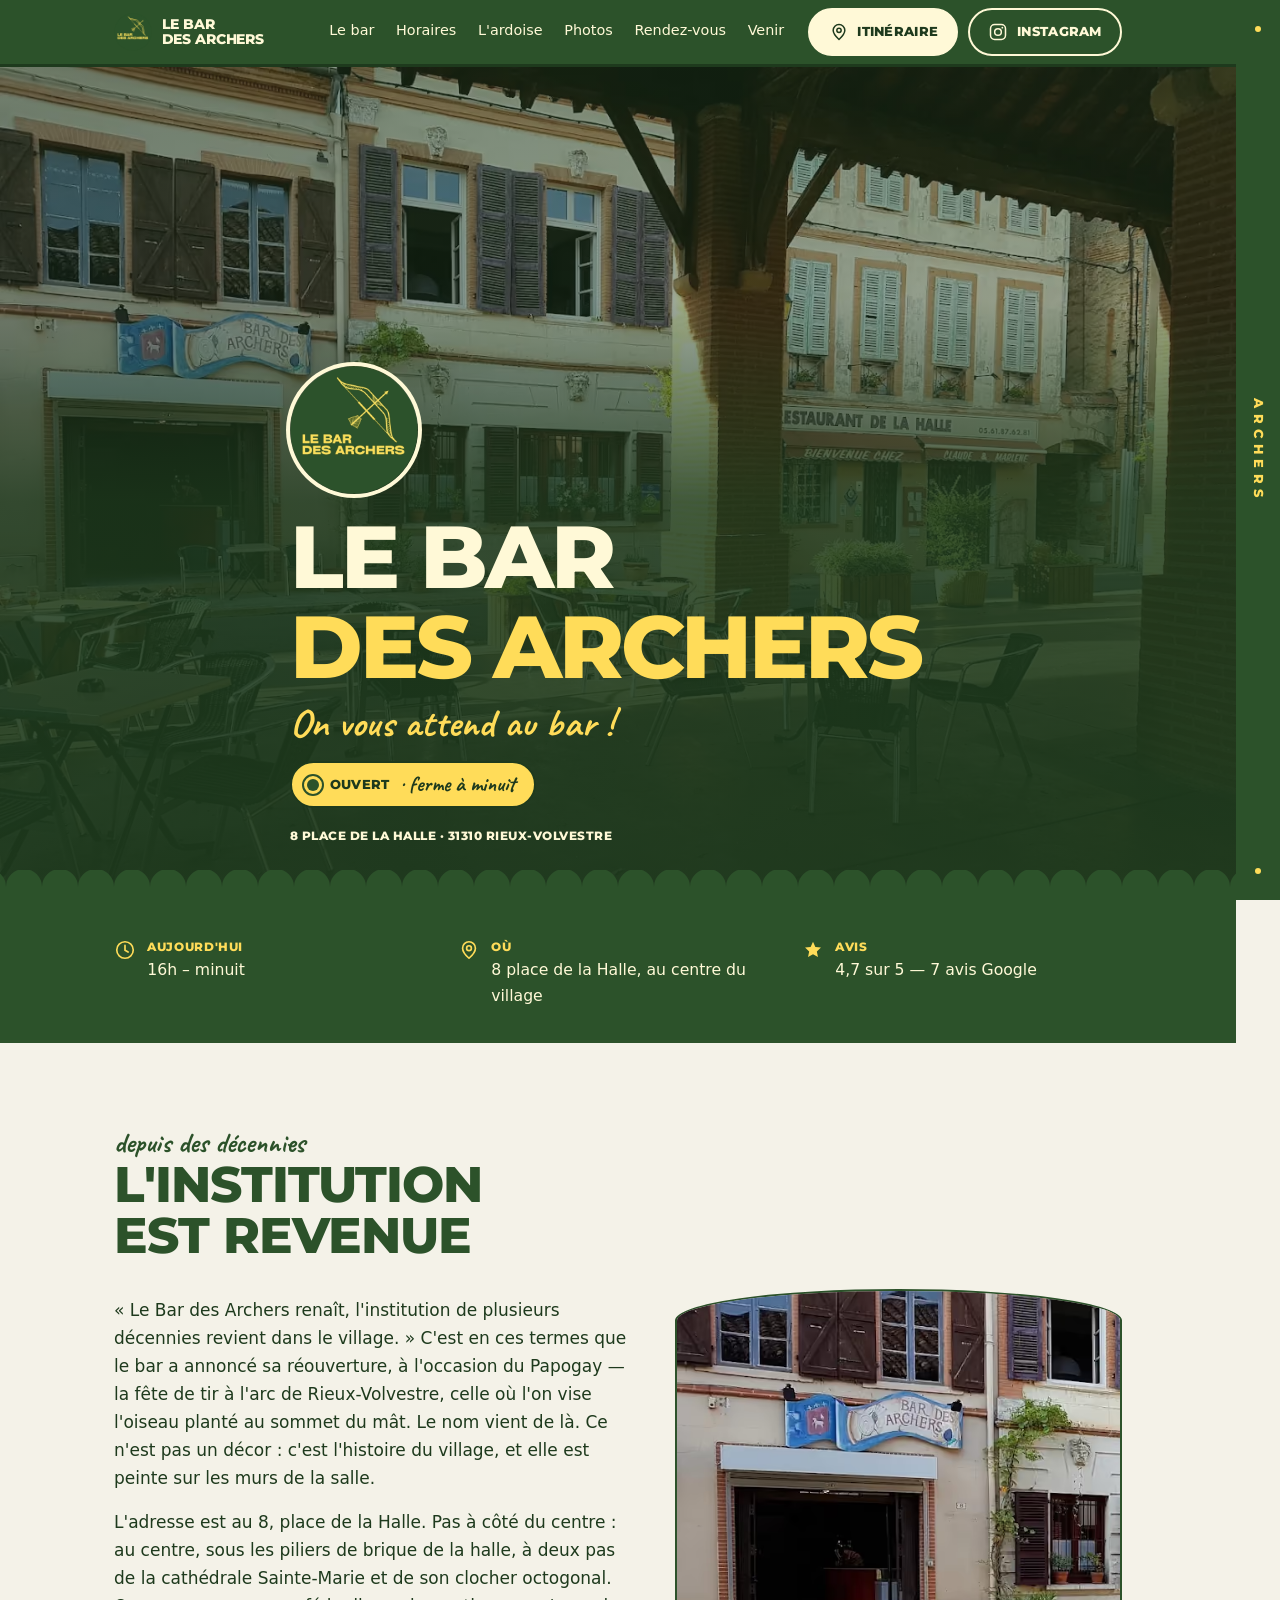
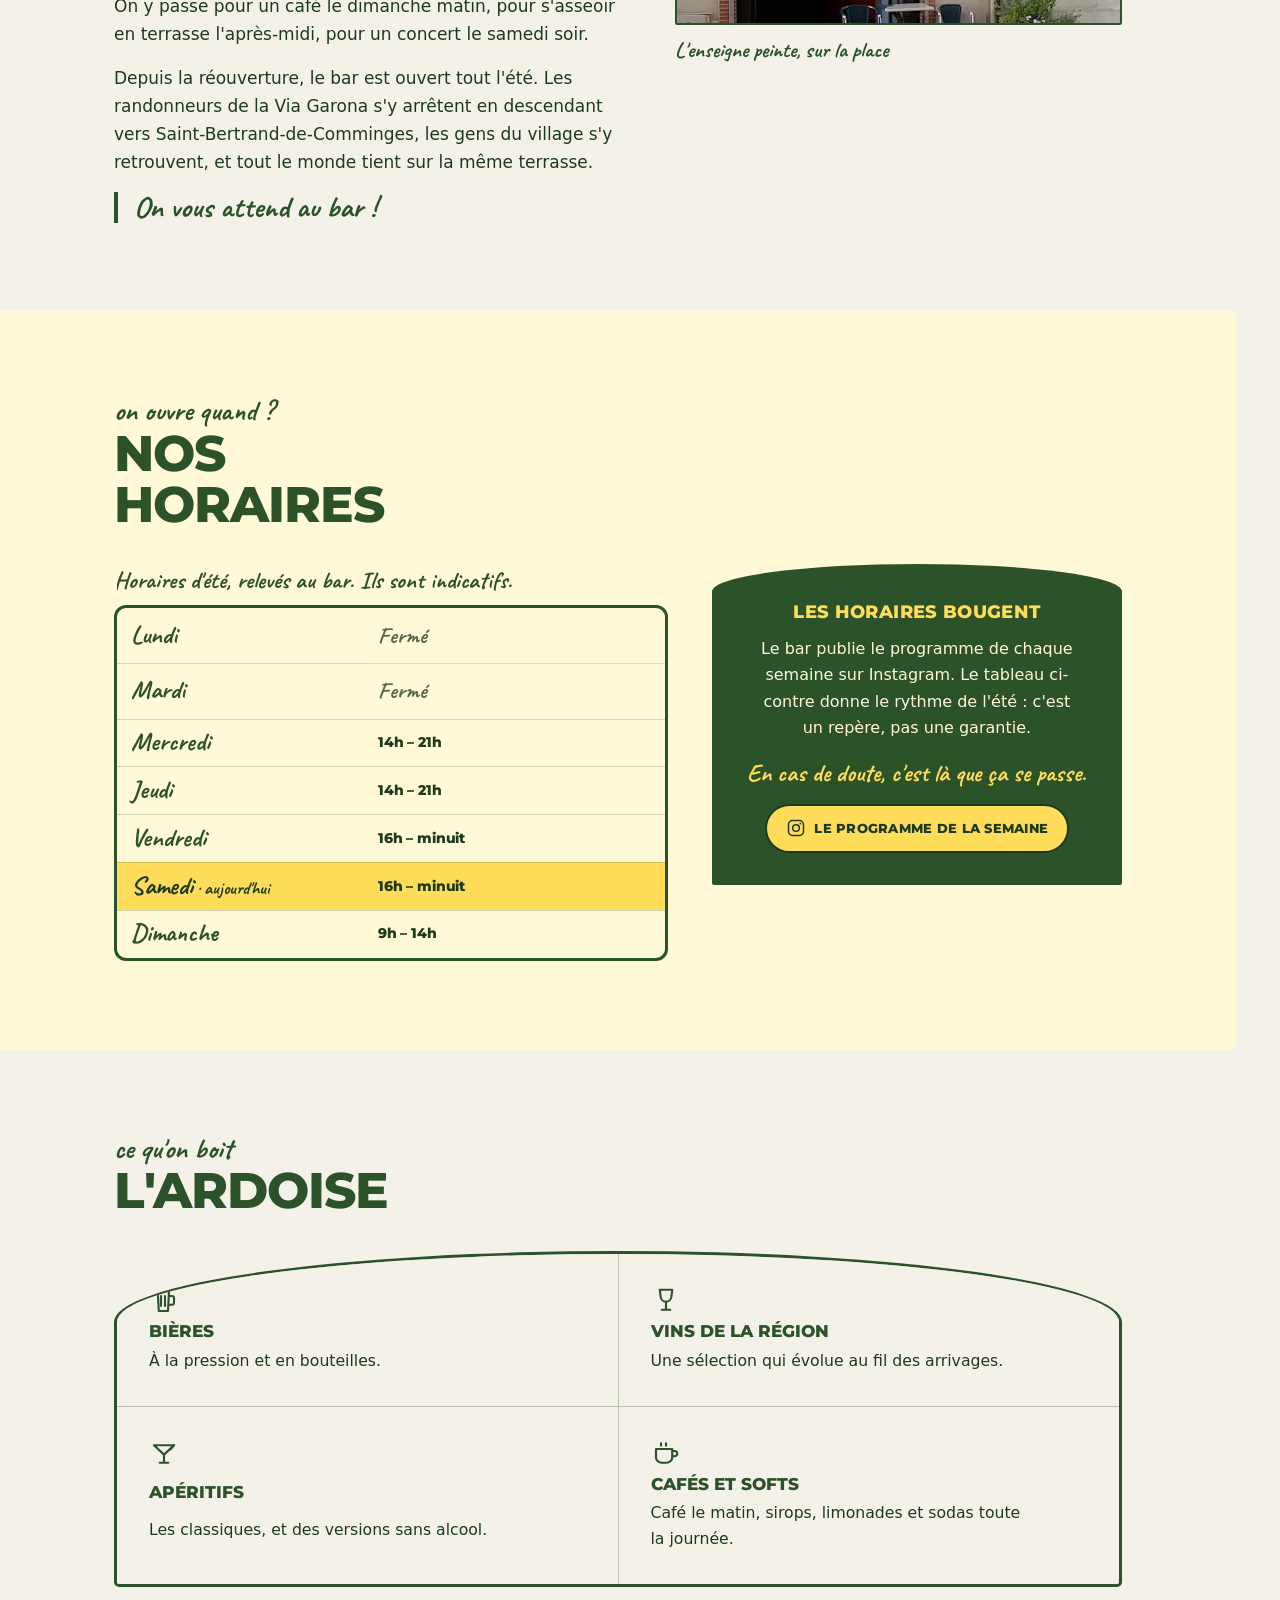
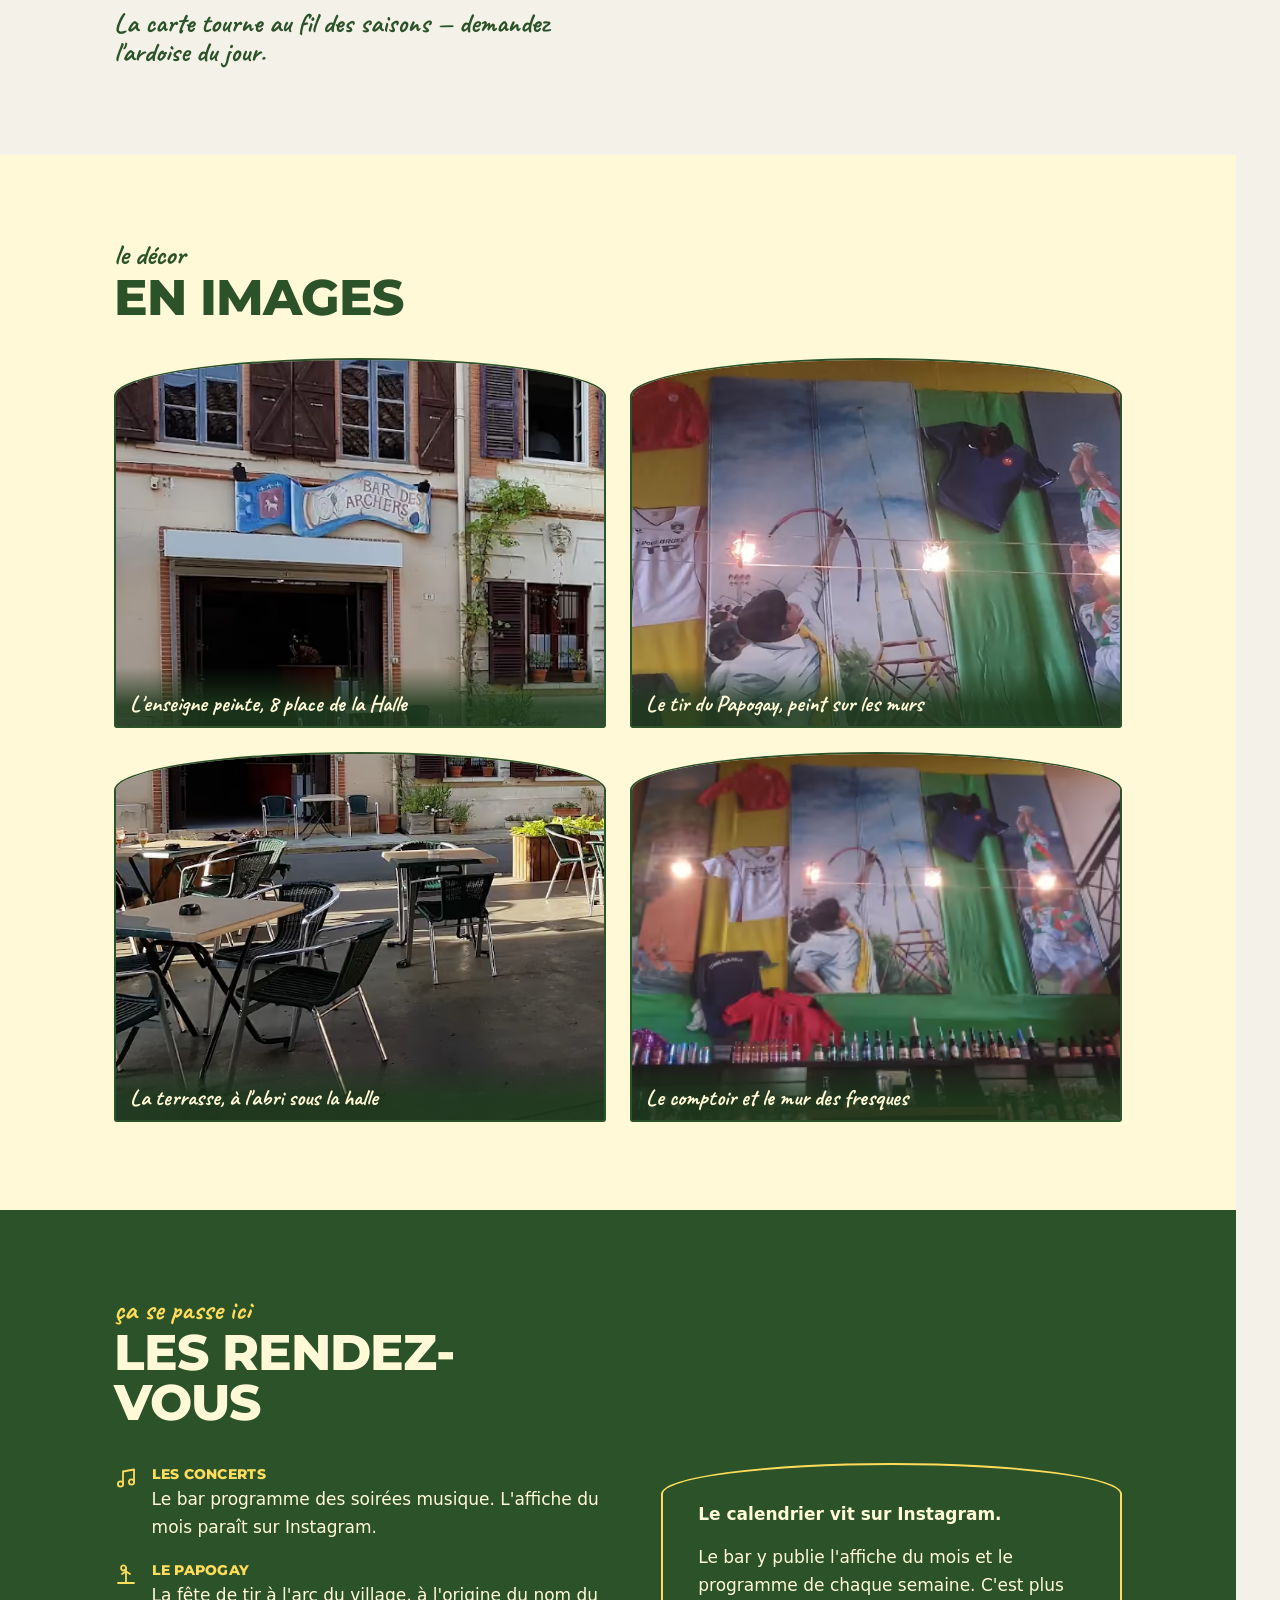
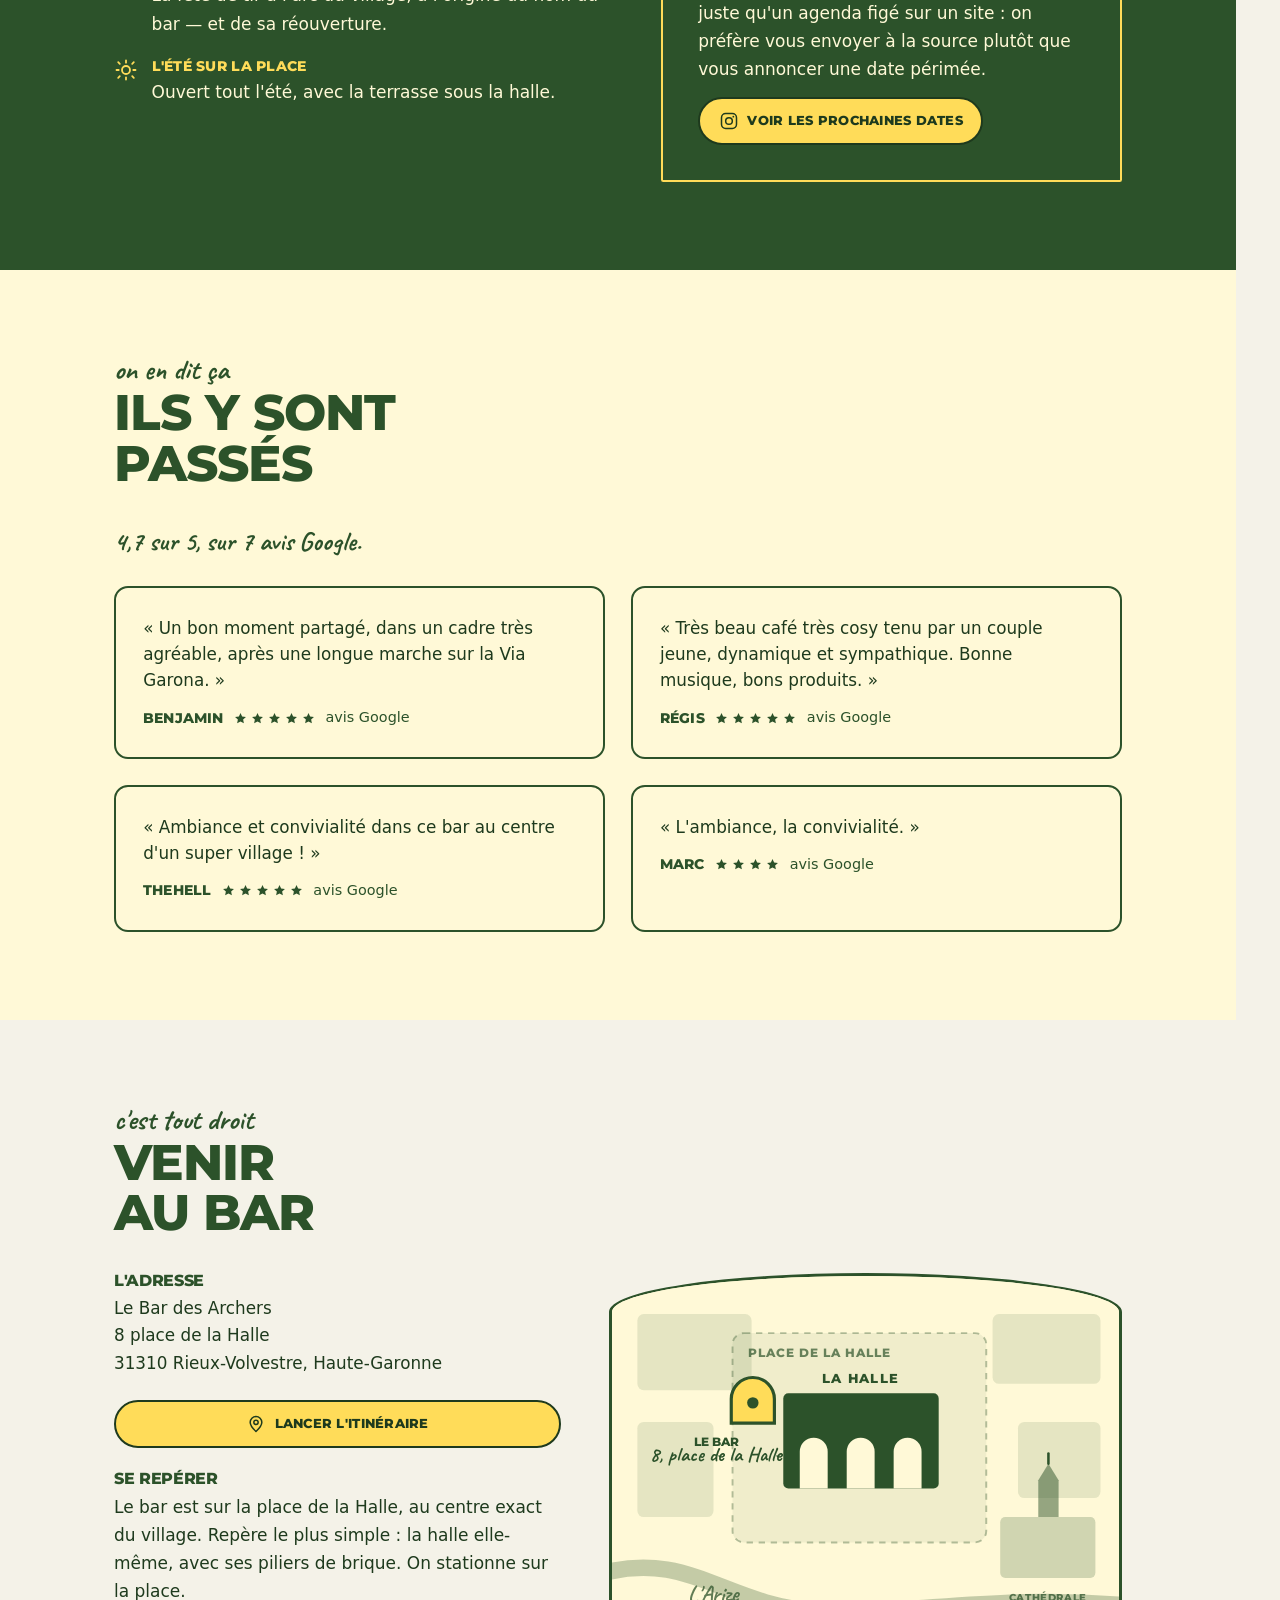
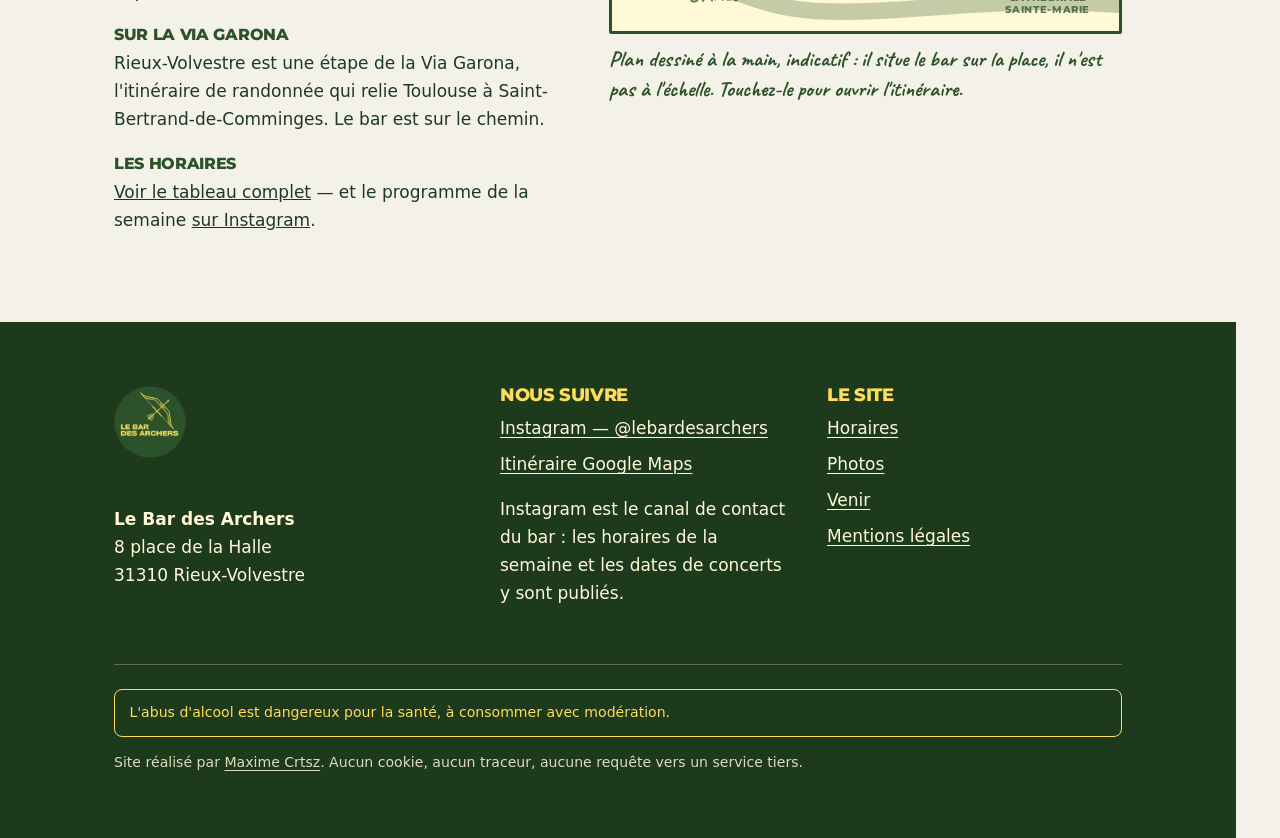
==== commit c7451f9e: "a11y: contrastes calcules, voile du hero dimensionne, icones factorisees - voile du hero recalcule :" ====
--- a/index.html
+++ b/index.html
@@ -31,7 +31,7 @@
 <link rel="preload" href="assets/fonts/montserrat-800-latin.woff2" as="font" type="font/woff2" crossorigin>
 <link rel="preload" as="image" type="image/avif" fetchpriority="high"
       imagesrcset="assets/photos/hero-terrasse-halle-640.avif 640w, assets/photos/hero-terrasse-halle-960.avif 960w, assets/photos/hero-terrasse-halle-1360.avif 1360w"
-      imagesizes="100vw">
+      imagesizes="(min-width: 62em) calc(100vw - 2.75rem), 100vw">
 
 <!-- CSS critique du hero, inliné pour un premier rendu immédiat -->
 <style>
@@ -44,7 +44,7 @@
 .hero{position:relative;min-height:100dvh;display:grid;align-items:end;isolation:isolate;background:var(--encre);color:var(--creme);padding-top:max(1.5rem,env(safe-area-inset-top,0px));padding-bottom:calc(3.5rem + var(--barre-h));overflow:hidden}
 .hero__fond{position:absolute;inset:0;z-index:-2}
 .hero__fond img{width:100%;height:100%;object-fit:cover;object-position:50% 42%}
-.hero__voile{position:absolute;inset:0;z-index:-1;background:linear-gradient(180deg,rgb(30 58 29/.62) 0%,rgb(30 58 29/.34) 34%,rgb(30 58 29/.86) 100%)}
+.hero__voile{position:absolute;inset:0;z-index:-1;background:linear-gradient(180deg,rgb(30 58 29/.52) 0%,rgb(30 58 29/.44) 28%,rgb(30 58 29/.84) 52%,rgb(30 58 29/.94) 100%)}
 .hero__contenu{display:grid;justify-items:start;gap:1.15rem}
 .hero__logo{width:clamp(84px,21vw,128px);height:clamp(84px,21vw,128px);border-radius:50%;box-shadow:0 0 0 4px var(--creme)}
 .hero h1{font-size:clamp(2.35rem,1.1rem + 8.4vw,5.5rem)}
@@ -65,6 +65,13 @@
 <body>
 <a class="evitement" href="#contenu">Aller au contenu</a>
 
+<!-- Icônes réutilisées, dessinées à la main. Aucune bibliothèque, aucune requête. -->
+<svg class="sprite" aria-hidden="true" xmlns="http://www.w3.org/2000/svg"><defs>
+<symbol id="i-etoile" viewBox="0 0 24 24" fill="currentColor"><path d="m12 3 2.6 5.6 6.1.8-4.5 4.2 1.2 6L12 16.7 6.6 19.6l1.2-6L3.3 9.4l6.1-.8Z"/></symbol>
+<symbol id="i-pin" viewBox="0 0 24 24" fill="none" stroke="currentColor" stroke-width="1.8" stroke-linecap="round" stroke-linejoin="round"><path d="M12 21s7-6.2 7-11a7 7 0 1 0-14 0c0 4.8 7 11 7 11Z"/><circle cx="12" cy="10" r="2.6"/></symbol>
+<symbol id="i-insta" viewBox="0 0 24 24" fill="none" stroke="currentColor" stroke-width="1.8" stroke-linecap="round" stroke-linejoin="round"><rect x="3" y="3" width="18" height="18" rx="5"/><circle cx="12" cy="12" r="4"/><circle cx="17.2" cy="6.8" r="1.1" fill="currentColor" stroke="none"/></symbol>
+</defs></svg>
+
 <!-- Signature verticale du logo, reprise en bordure d'écran (desktop) -->
 <div class="bande" aria-hidden="true">Archers</div>
 
@@ -84,11 +91,11 @@
     </nav>
     <div class="entete__actions">
       <a class="bouton bouton--clair" href="https://www.google.com/maps/dir/?api=1&amp;destination=8%20place%20de%20la%20Halle%2C%2031310%20Rieux-Volvestre" target="_blank" rel="noopener">
-        <svg viewBox="0 0 24 24" fill="none" stroke="currentColor" stroke-width="1.8" stroke-linecap="round" stroke-linejoin="round" aria-hidden="true"><path d="M12 21s7-6.2 7-11a7 7 0 1 0-14 0c0 4.8 7 11 7 11Z"/><circle cx="12" cy="10" r="2.6"/></svg>
+        <svg class="ico" aria-hidden="true"><use href="#i-pin"/></svg>
         Itinéraire
       </a>
       <a class="bouton bouton--fantome" href="https://www.instagram.com/lebardesarchers/" target="_blank" rel="noopener">
-        <svg viewBox="0 0 24 24" fill="none" stroke="currentColor" stroke-width="1.8" stroke-linecap="round" stroke-linejoin="round" aria-hidden="true"><rect x="3" y="3" width="18" height="18" rx="5"/><circle cx="12" cy="12" r="4"/><circle cx="17.2" cy="6.8" r="1.1" fill="currentColor" stroke="none"/></svg>
+        <svg class="ico" aria-hidden="true"><use href="#i-insta"/></svg>
         Instagram
       </a>
     </div>
@@ -101,8 +108,8 @@
   <section class="hero" id="hero">
     <div class="hero__fond">
       <picture>
-        <source type="image/avif" sizes="100vw" srcset="assets/photos/hero-terrasse-halle-640.avif 640w, assets/photos/hero-terrasse-halle-960.avif 960w, assets/photos/hero-terrasse-halle-1360.avif 1360w">
-        <source type="image/webp" sizes="100vw" srcset="assets/photos/hero-terrasse-halle-640.webp 640w, assets/photos/hero-terrasse-halle-960.webp 960w, assets/photos/hero-terrasse-halle-1360.webp 1360w">
+        <source type="image/avif" sizes="(min-width: 62em) calc(100vw - 2.75rem), 100vw" srcset="assets/photos/hero-terrasse-halle-640.avif 640w, assets/photos/hero-terrasse-halle-960.avif 960w, assets/photos/hero-terrasse-halle-1360.avif 1360w">
+        <source type="image/webp" sizes="(min-width: 62em) calc(100vw - 2.75rem), 100vw" srcset="assets/photos/hero-terrasse-halle-640.webp 640w, assets/photos/hero-terrasse-halle-960.webp 960w, assets/photos/hero-terrasse-halle-1360.webp 1360w">
         <img src="assets/photos/hero-terrasse-halle-1360.jpg" width="1360" height="1020" fetchpriority="high" decoding="async"
              alt="La terrasse du Bar des Archers installée sous la halle de Rieux-Volvestre, tables et chaises face à la façade en brique du bar, en fin d'après-midi.">
       </picture>
@@ -136,11 +143,11 @@
           <span><b>Aujourd'hui</b><span id="horaires-du-jour">Voir le tableau des horaires</span></span>
         </li>
         <li>
-          <svg viewBox="0 0 24 24" fill="none" stroke="currentColor" stroke-width="1.8" stroke-linecap="round" stroke-linejoin="round" aria-hidden="true"><path d="M12 21s7-6.2 7-11a7 7 0 1 0-14 0c0 4.8 7 11 7 11Z"/><circle cx="12" cy="10" r="2.6"/></svg>
+          <svg class="ico" aria-hidden="true"><use href="#i-pin"/></svg>
           <span><b>Où</b>8 place de la Halle, au centre du village</span>
         </li>
         <li>
-          <svg viewBox="0 0 24 24" fill="currentColor" aria-hidden="true"><path d="m12 3 2.6 5.6 6.1.8-4.5 4.2 1.2 6L12 16.7 6.6 19.6l1.2-6L3.3 9.4l6.1-.8Z"/></svg>
+          <svg class="ico" aria-hidden="true"><use href="#i-etoile"/></svg>
           <span><b>Avis</b>4,7 sur 5 — 7 avis Google</span>
         </li>
       </ul>
@@ -205,7 +212,7 @@
           <p>Le bar publie le programme de chaque semaine sur Instagram. Le tableau ci-contre donne le rythme de l'été : c'est un repère, pas une garantie.</p>
           <p class="note">En cas de doute, c'est là que ça se passe.</p>
           <a class="bouton" href="https://www.instagram.com/lebardesarchers/" target="_blank" rel="noopener">
-            <svg viewBox="0 0 24 24" fill="none" stroke="currentColor" stroke-width="1.8" stroke-linecap="round" stroke-linejoin="round" aria-hidden="true"><rect x="3" y="3" width="18" height="18" rx="5"/><circle cx="12" cy="12" r="4"/><circle cx="17.2" cy="6.8" r="1.1" fill="currentColor" stroke="none"/></svg>
+            <svg class="ico" aria-hidden="true"><use href="#i-insta"/></svg>
             Le programme de la semaine
           </a>
         </div>
@@ -349,7 +356,7 @@
           <p><strong>Le calendrier vit sur Instagram.</strong></p>
           <p>Le bar y publie l'affiche du mois et le programme de chaque semaine. C'est plus juste qu'un agenda figé sur un site : on préfère vous envoyer à la source plutôt que vous annoncer une date périmée.</p>
           <a class="bouton" href="https://www.instagram.com/lebardesarchers/" target="_blank" rel="noopener">
-            <svg viewBox="0 0 24 24" fill="none" stroke="currentColor" stroke-width="1.8" stroke-linecap="round" stroke-linejoin="round" aria-hidden="true"><rect x="3" y="3" width="18" height="18" rx="5"/><circle cx="12" cy="12" r="4"/><circle cx="17.2" cy="6.8" r="1.1" fill="currentColor" stroke="none"/></svg>
+            <svg class="ico" aria-hidden="true"><use href="#i-insta"/></svg>
             Voir les prochaines dates
           </a>
         </div>
@@ -389,7 +396,7 @@
             <figcaption>
               <b>Benjamin</b>
               <span class="etoiles" role="img" aria-label="5 étoiles sur 5">
-                <svg viewBox="0 0 24 24" fill="currentColor" aria-hidden="true"><path d="m12 3 2.6 5.6 6.1.8-4.5 4.2 1.2 6L12 16.7 6.6 19.6l1.2-6L3.3 9.4l6.1-.8Z"/></svg><svg viewBox="0 0 24 24" fill="currentColor" aria-hidden="true"><path d="m12 3 2.6 5.6 6.1.8-4.5 4.2 1.2 6L12 16.7 6.6 19.6l1.2-6L3.3 9.4l6.1-.8Z"/></svg><svg viewBox="0 0 24 24" fill="currentColor" aria-hidden="true"><path d="m12 3 2.6 5.6 6.1.8-4.5 4.2 1.2 6L12 16.7 6.6 19.6l1.2-6L3.3 9.4l6.1-.8Z"/></svg><svg viewBox="0 0 24 24" fill="currentColor" aria-hidden="true"><path d="m12 3 2.6 5.6 6.1.8-4.5 4.2 1.2 6L12 16.7 6.6 19.6l1.2-6L3.3 9.4l6.1-.8Z"/></svg><svg viewBox="0 0 24 24" fill="currentColor" aria-hidden="true"><path d="m12 3 2.6 5.6 6.1.8-4.5 4.2 1.2 6L12 16.7 6.6 19.6l1.2-6L3.3 9.4l6.1-.8Z"/></svg>
+                <svg class="ico" aria-hidden="true"><use href="#i-etoile"/></svg><svg class="ico" aria-hidden="true"><use href="#i-etoile"/></svg><svg class="ico" aria-hidden="true"><use href="#i-etoile"/></svg><svg class="ico" aria-hidden="true"><use href="#i-etoile"/></svg><svg class="ico" aria-hidden="true"><use href="#i-etoile"/></svg>
               </span>
               <span class="avis__source">avis Google</span>
             </figcaption>
@@ -401,7 +408,7 @@
             <figcaption>
               <b>Régis</b>
               <span class="etoiles" role="img" aria-label="5 étoiles sur 5">
-                <svg viewBox="0 0 24 24" fill="currentColor" aria-hidden="true"><path d="m12 3 2.6 5.6 6.1.8-4.5 4.2 1.2 6L12 16.7 6.6 19.6l1.2-6L3.3 9.4l6.1-.8Z"/></svg><svg viewBox="0 0 24 24" fill="currentColor" aria-hidden="true"><path d="m12 3 2.6 5.6 6.1.8-4.5 4.2 1.2 6L12 16.7 6.6 19.6l1.2-6L3.3 9.4l6.1-.8Z"/></svg><svg viewBox="0 0 24 24" fill="currentColor" aria-hidden="true"><path d="m12 3 2.6 5.6 6.1.8-4.5 4.2 1.2 6L12 16.7 6.6 19.6l1.2-6L3.3 9.4l6.1-.8Z"/></svg><svg viewBox="0 0 24 24" fill="currentColor" aria-hidden="true"><path d="m12 3 2.6 5.6 6.1.8-4.5 4.2 1.2 6L12 16.7 6.6 19.6l1.2-6L3.3 9.4l6.1-.8Z"/></svg><svg viewBox="0 0 24 24" fill="currentColor" aria-hidden="true"><path d="m12 3 2.6 5.6 6.1.8-4.5 4.2 1.2 6L12 16.7 6.6 19.6l1.2-6L3.3 9.4l6.1-.8Z"/></svg>
+                <svg class="ico" aria-hidden="true"><use href="#i-etoile"/></svg><svg class="ico" aria-hidden="true"><use href="#i-etoile"/></svg><svg class="ico" aria-hidden="true"><use href="#i-etoile"/></svg><svg class="ico" aria-hidden="true"><use href="#i-etoile"/></svg><svg class="ico" aria-hidden="true"><use href="#i-etoile"/></svg>
               </span>
               <span class="avis__source">avis Google</span>
             </figcaption>
@@ -413,7 +420,7 @@
             <figcaption>
               <b>TheHell</b>
               <span class="etoiles" role="img" aria-label="5 étoiles sur 5">
-                <svg viewBox="0 0 24 24" fill="currentColor" aria-hidden="true"><path d="m12 3 2.6 5.6 6.1.8-4.5 4.2 1.2 6L12 16.7 6.6 19.6l1.2-6L3.3 9.4l6.1-.8Z"/></svg><svg viewBox="0 0 24 24" fill="currentColor" aria-hidden="true"><path d="m12 3 2.6 5.6 6.1.8-4.5 4.2 1.2 6L12 16.7 6.6 19.6l1.2-6L3.3 9.4l6.1-.8Z"/></svg><svg viewBox="0 0 24 24" fill="currentColor" aria-hidden="true"><path d="m12 3 2.6 5.6 6.1.8-4.5 4.2 1.2 6L12 16.7 6.6 19.6l1.2-6L3.3 9.4l6.1-.8Z"/></svg><svg viewBox="0 0 24 24" fill="currentColor" aria-hidden="true"><path d="m12 3 2.6 5.6 6.1.8-4.5 4.2 1.2 6L12 16.7 6.6 19.6l1.2-6L3.3 9.4l6.1-.8Z"/></svg><svg viewBox="0 0 24 24" fill="currentColor" aria-hidden="true"><path d="m12 3 2.6 5.6 6.1.8-4.5 4.2 1.2 6L12 16.7 6.6 19.6l1.2-6L3.3 9.4l6.1-.8Z"/></svg>
+                <svg class="ico" aria-hidden="true"><use href="#i-etoile"/></svg><svg class="ico" aria-hidden="true"><use href="#i-etoile"/></svg><svg class="ico" aria-hidden="true"><use href="#i-etoile"/></svg><svg class="ico" aria-hidden="true"><use href="#i-etoile"/></svg><svg class="ico" aria-hidden="true"><use href="#i-etoile"/></svg>
               </span>
               <span class="avis__source">avis Google</span>
             </figcaption>
@@ -425,7 +432,7 @@
             <figcaption>
               <b>Marc</b>
               <span class="etoiles" role="img" aria-label="4 étoiles sur 5">
-                <svg viewBox="0 0 24 24" fill="currentColor" aria-hidden="true"><path d="m12 3 2.6 5.6 6.1.8-4.5 4.2 1.2 6L12 16.7 6.6 19.6l1.2-6L3.3 9.4l6.1-.8Z"/></svg><svg viewBox="0 0 24 24" fill="currentColor" aria-hidden="true"><path d="m12 3 2.6 5.6 6.1.8-4.5 4.2 1.2 6L12 16.7 6.6 19.6l1.2-6L3.3 9.4l6.1-.8Z"/></svg><svg viewBox="0 0 24 24" fill="currentColor" aria-hidden="true"><path d="m12 3 2.6 5.6 6.1.8-4.5 4.2 1.2 6L12 16.7 6.6 19.6l1.2-6L3.3 9.4l6.1-.8Z"/></svg><svg viewBox="0 0 24 24" fill="currentColor" aria-hidden="true"><path d="m12 3 2.6 5.6 6.1.8-4.5 4.2 1.2 6L12 16.7 6.6 19.6l1.2-6L3.3 9.4l6.1-.8Z"/></svg>
+                <svg class="ico" aria-hidden="true"><use href="#i-etoile"/></svg><svg class="ico" aria-hidden="true"><use href="#i-etoile"/></svg><svg class="ico" aria-hidden="true"><use href="#i-etoile"/></svg><svg class="ico" aria-hidden="true"><use href="#i-etoile"/></svg>
               </span>
               <span class="avis__source">avis Google</span>
             </figcaption>
@@ -454,7 +461,7 @@
             </address>
           </div>
           <a class="bouton" href="https://www.google.com/maps/dir/?api=1&amp;destination=8%20place%20de%20la%20Halle%2C%2031310%20Rieux-Volvestre" target="_blank" rel="noopener">
-            <svg viewBox="0 0 24 24" fill="none" stroke="currentColor" stroke-width="1.8" stroke-linecap="round" stroke-linejoin="round" aria-hidden="true"><path d="M12 21s7-6.2 7-11a7 7 0 1 0-14 0c0 4.8 7 11 7 11Z"/><circle cx="12" cy="10" r="2.6"/></svg>
+            <svg class="ico" aria-hidden="true"><use href="#i-pin"/></svg>
             Lancer l'itinéraire
           </a>
           <div class="venir__bloc">
@@ -514,12 +521,9 @@
                 <text x="687" y="512" text-anchor="middle" font-family="Montserrat, sans-serif" font-weight="800" font-size="15" letter-spacing="1" fill="#2c522a" fill-opacity=".75">CATHÉDRALE</text>
                 <text x="687" y="532" text-anchor="middle" font-family="Montserrat, sans-serif" font-weight="800" font-size="15" letter-spacing="1" fill="#2c522a" fill-opacity=".75">SAINTE-MARIE</text>
               </g>
-              <!-- rose des vents -->
-              <g transform="translate(742 92)">
-                <circle r="26" fill="none" stroke="#2c522a" stroke-opacity=".45" stroke-width="3"/>
-                <path d="M0-17 6 4 0-1-6 4Z" fill="#2c522a"/>
-                <text x="0" y="-30" text-anchor="middle" font-family="Montserrat, sans-serif" font-weight="800" font-size="15" fill="#2c522a">N</text>
-              </g>
+              <!-- Une rose des vents figurait ici. Retirée : sur un plan explicitement
+                   « pas à l'échelle », une flèche nord affirme une orientation que
+                   personne n'a vérifiée. Décor en trop, et petit mensonge en prime. -->
             </svg>
           </a>
           <figcaption>Plan dessiné à la main, indicatif : il situe le bar sur la place, il n'est pas à l'échelle. Touchez-le pour ouvrir l'itinéraire.</figcaption>
@@ -571,11 +575,11 @@
 <!-- Barre d'actions permanente (mobile) -->
 <div class="actions" id="actions" data-cache role="group" aria-label="Actions rapides">
   <a class="bouton" href="https://www.google.com/maps/dir/?api=1&amp;destination=8%20place%20de%20la%20Halle%2C%2031310%20Rieux-Volvestre" target="_blank" rel="noopener">
-    <svg viewBox="0 0 24 24" fill="none" stroke="currentColor" stroke-width="1.8" stroke-linecap="round" stroke-linejoin="round" aria-hidden="true"><path d="M12 21s7-6.2 7-11a7 7 0 1 0-14 0c0 4.8 7 11 7 11Z"/><circle cx="12" cy="10" r="2.6"/></svg>
+    <svg class="ico" aria-hidden="true"><use href="#i-pin"/></svg>
     Itinéraire
   </a>
   <a class="bouton bouton--clair" href="https://www.instagram.com/lebardesarchers/" target="_blank" rel="noopener">
-    <svg viewBox="0 0 24 24" fill="none" stroke="currentColor" stroke-width="1.8" stroke-linecap="round" stroke-linejoin="round" aria-hidden="true"><rect x="3" y="3" width="18" height="18" rx="5"/><circle cx="12" cy="12" r="4"/><circle cx="17.2" cy="6.8" r="1.1" fill="currentColor" stroke="none"/></svg>
+    <svg class="ico" aria-hidden="true"><use href="#i-insta"/></svg>
     Instagram
   </a>
 </div>
--- a/assets/css/style.css
+++ b/assets/css/style.css
@@ -109,6 +109,9 @@
   margin-inline: auto;
   padding-inline: var(--gouttiere);
 }
+
+.sprite { position: absolute; width: 0; height: 0; overflow: hidden; }
+.ico { width: 20px; height: 20px; }
 
 .hors-ecran {
   position: absolute !important;
@@ -295,8 +298,12 @@
   position: absolute;
   inset: 0;
   z-index: -1;
+  /* Le voile est calculé, pas dosé à l'œil : à partir de 52 % de la hauteur —
+     là où commencent le titre, le badge et l'adresse — l'opacité ne descend
+     jamais sous 0,84. Même sur un pixel blanc de la photo, le crème garde
+     7,19:1 et le jaune 5,68:1. Voir DECISIONS.md. */
   background:
-    linear-gradient(180deg, rgb(30 58 29 / 0.62) 0%, rgb(30 58 29 / 0.34) 34%, rgb(30 58 29 / 0.86) 100%);
+    linear-gradient(180deg, rgb(30 58 29 / 0.52) 0%, rgb(30 58 29 / 0.44) 28%, rgb(30 58 29 / 0.84) 52%, rgb(30 58 29 / 0.94) 100%);
 }
 .hero__contenu { display: grid; justify-items: start; gap: 1.15rem; }
 .hero__logo {
@@ -439,7 +446,7 @@
   font-size: 1.6rem;
   line-height: 1.2;
   color: var(--vert);
-  border-left: 4px solid var(--jaune);
+  border-left: 4px solid var(--vert); /* le jaune ne fait que 1,20:1 sur le crème : illisible ici */
   padding-left: 1rem;
   margin: 1.6rem 0 0;
 }
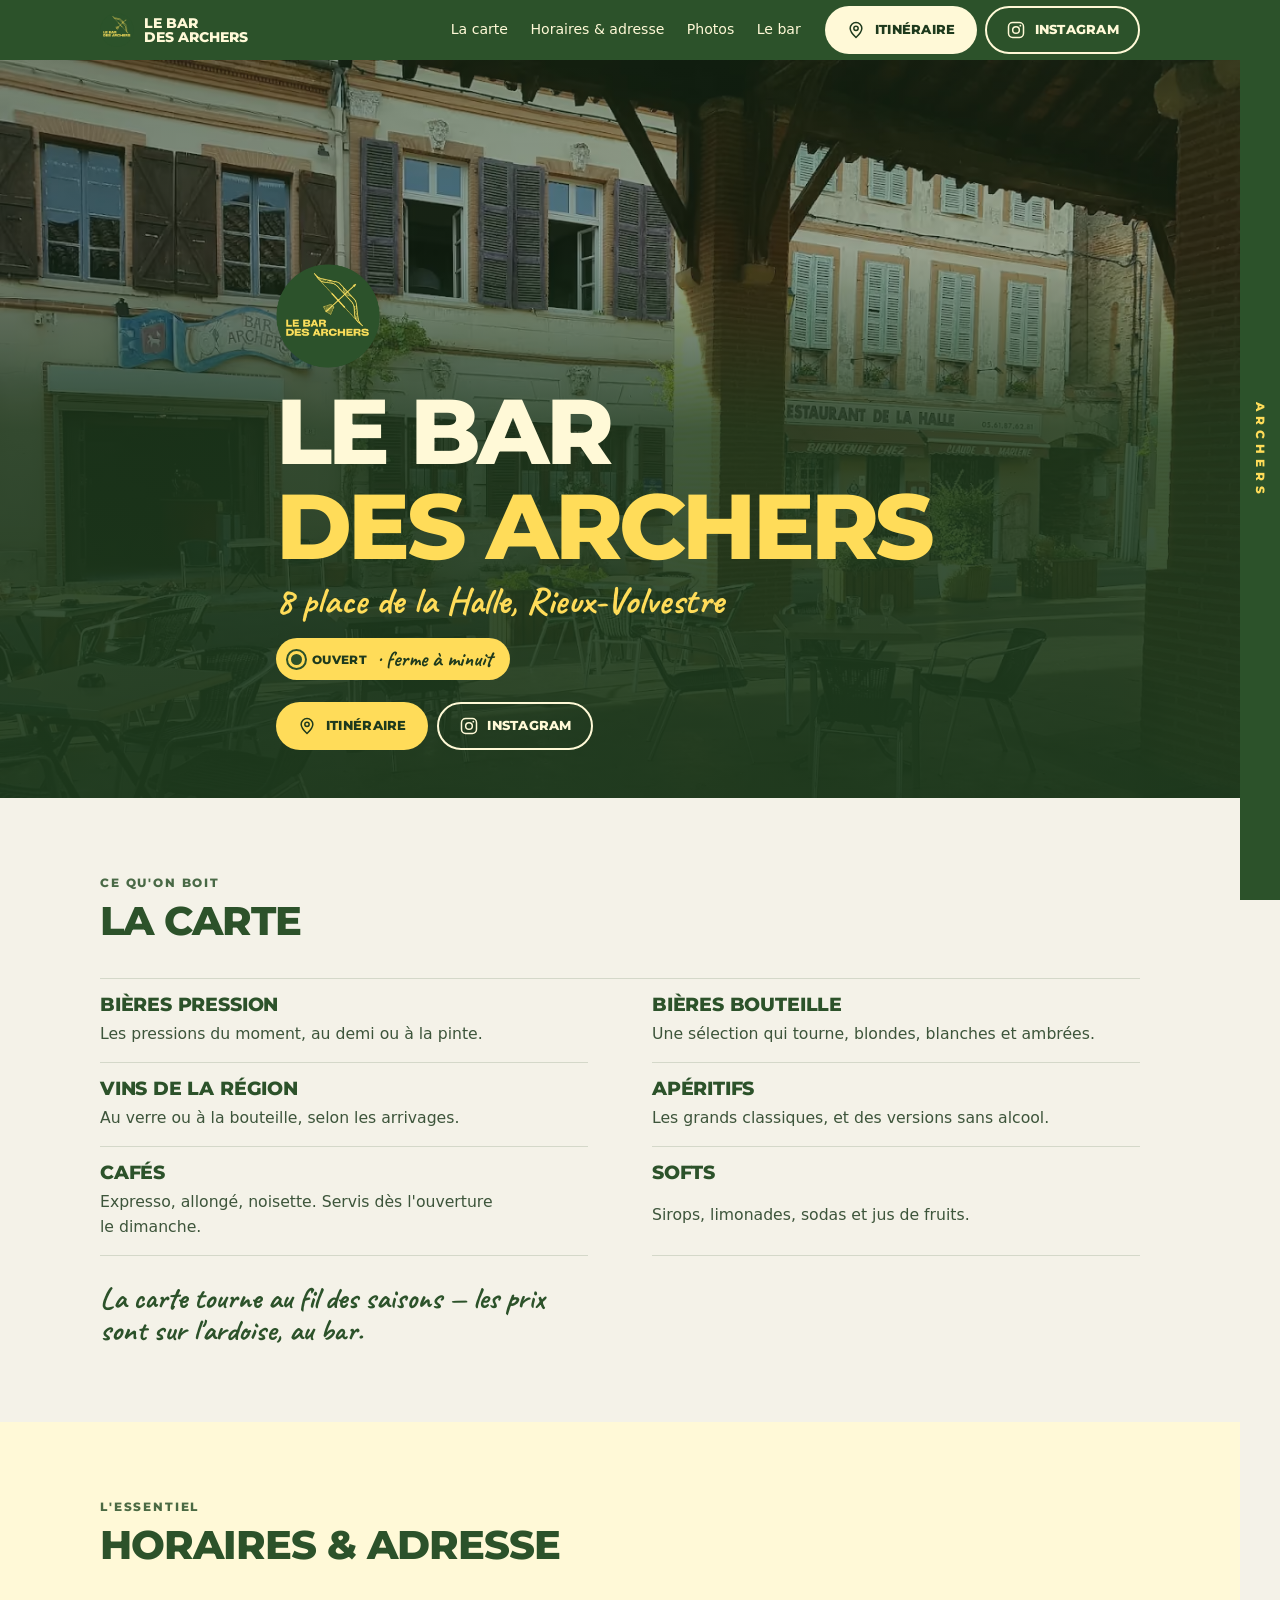
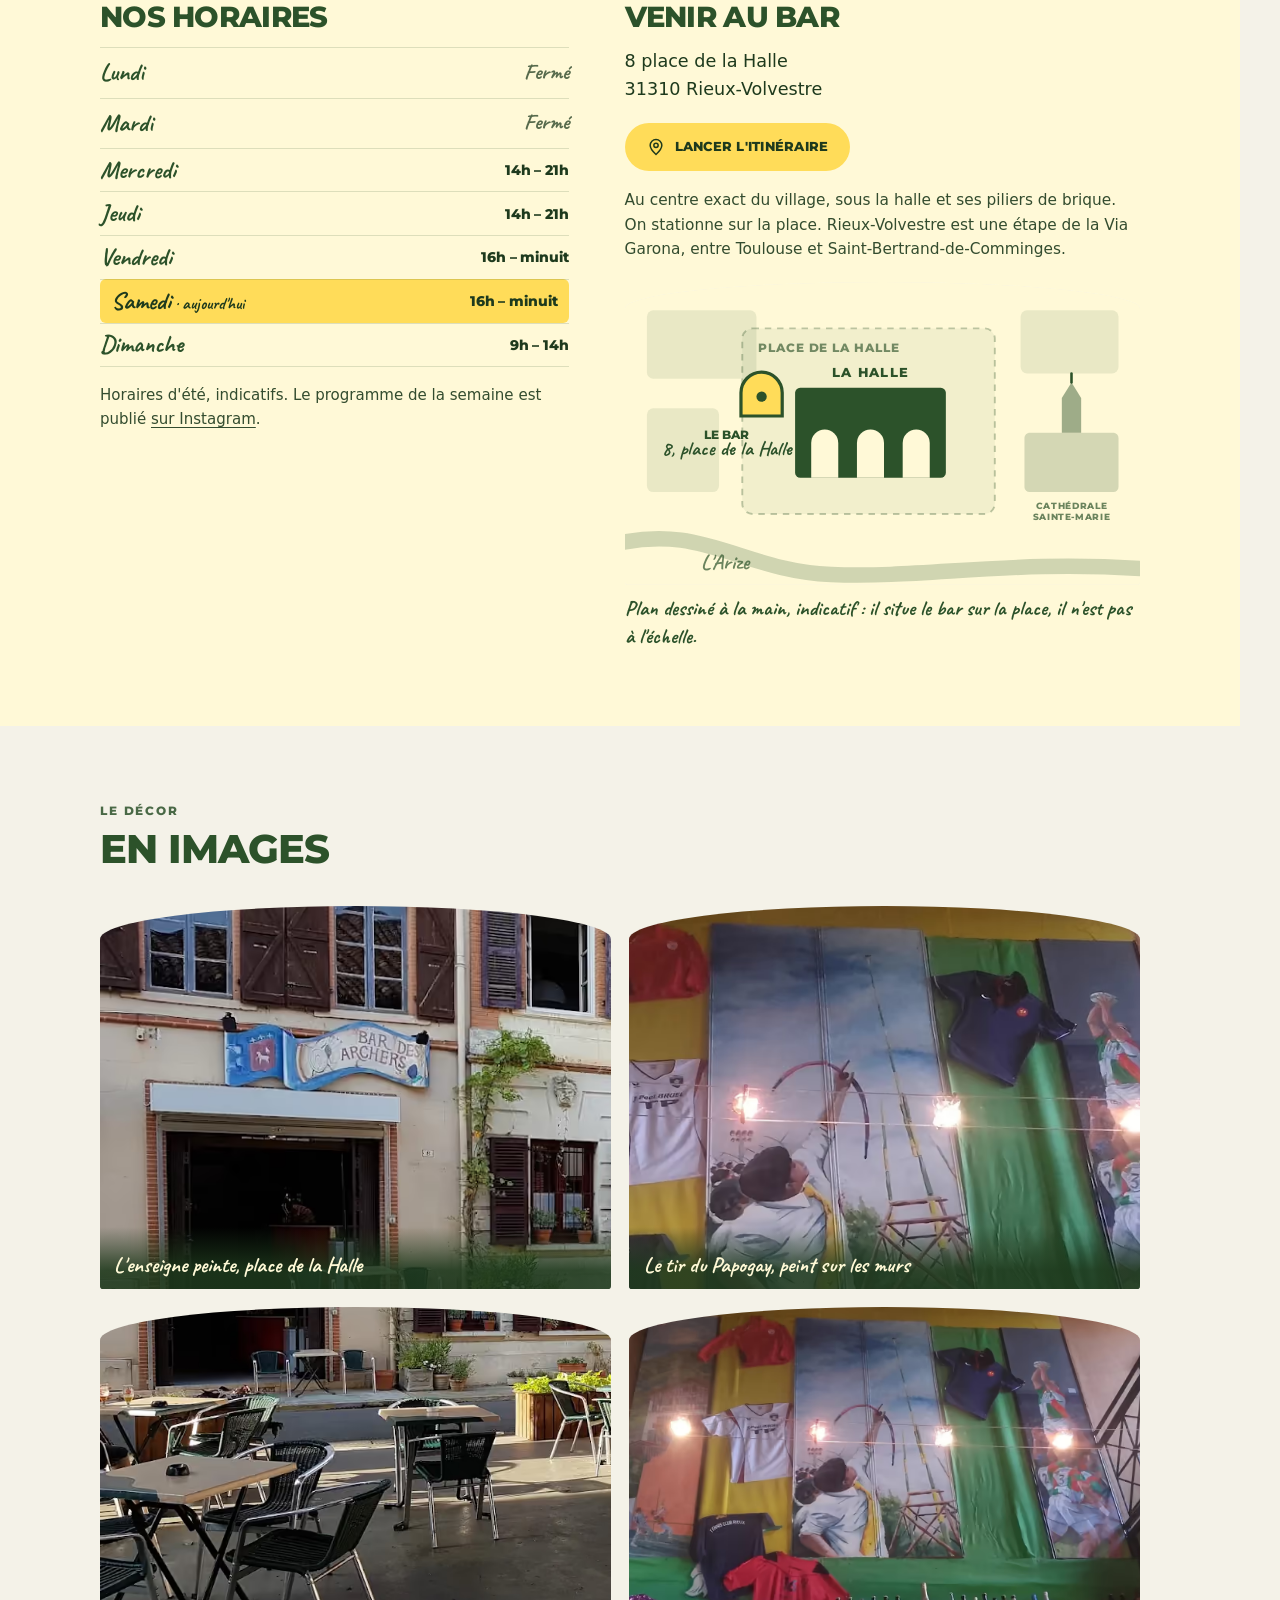
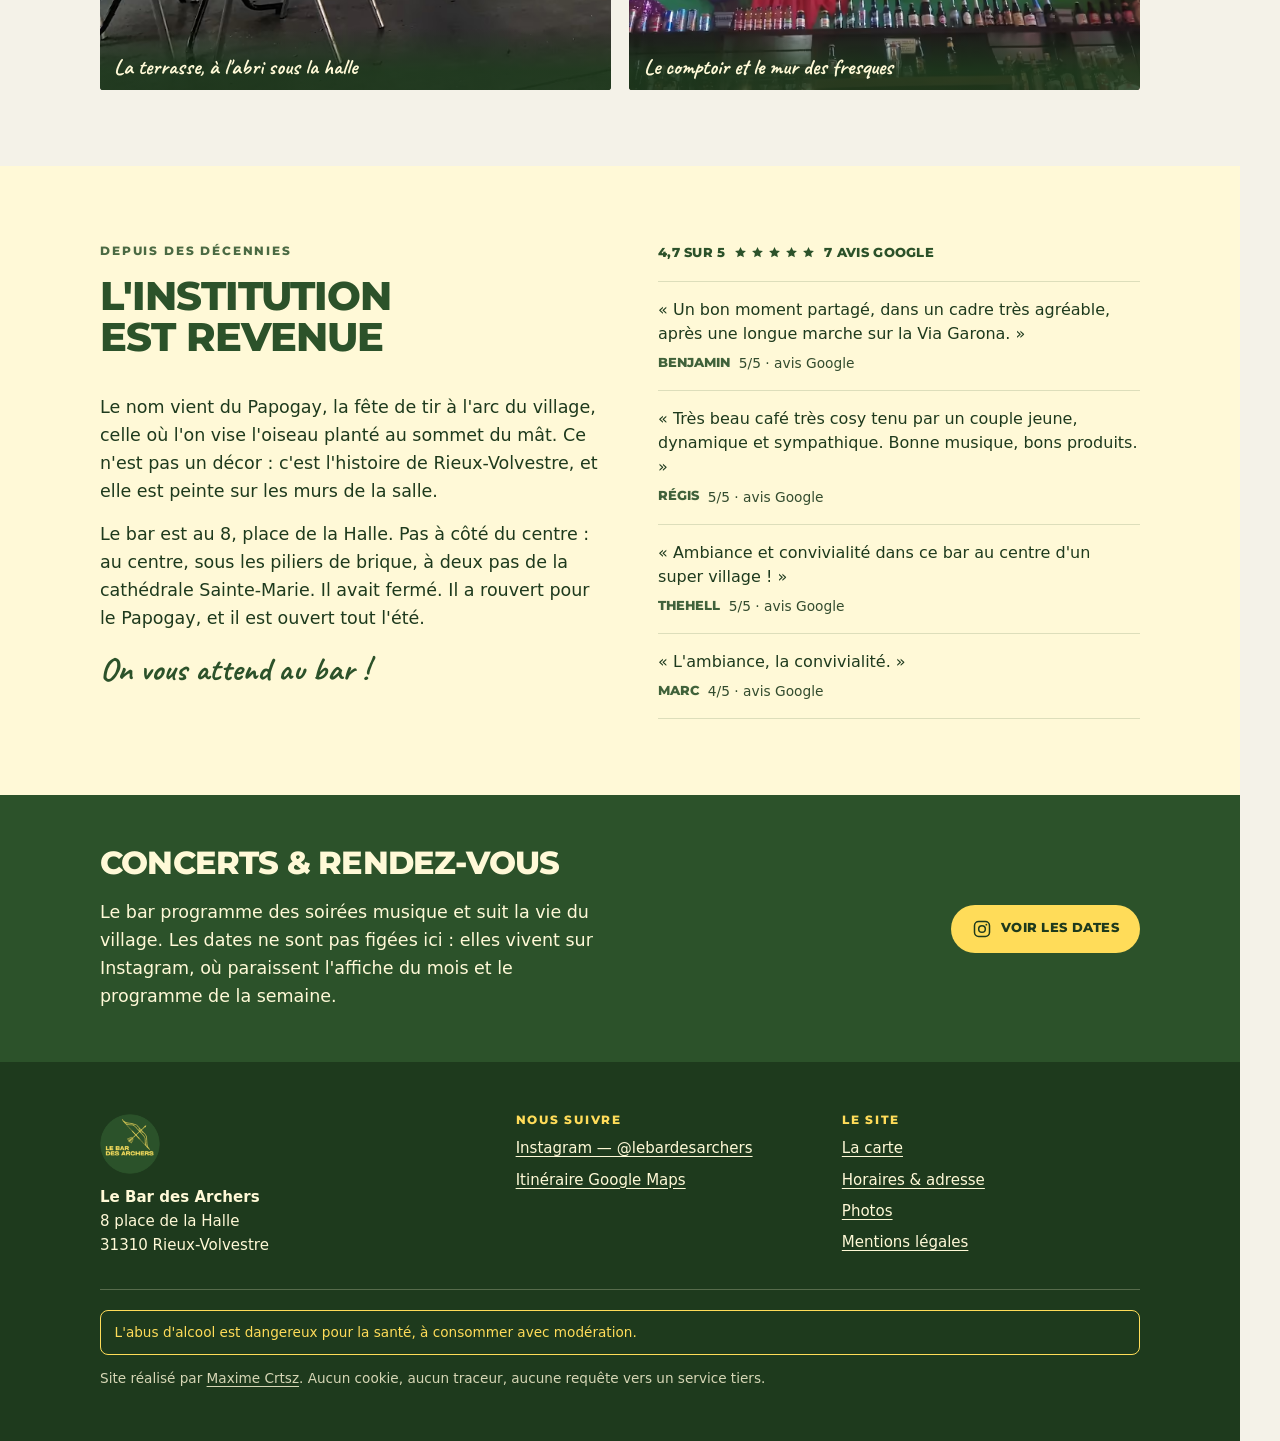
==== commit 53c54412: "refactor: refonte en six blocs, defilement divise par deux Le site se lisait comme un depliant : dix" ====
--- a/index.html
+++ b/index.html
@@ -4,17 +4,16 @@
 <meta charset="utf-8">
 <meta name="viewport" content="width=device-width, initial-scale=1, viewport-fit=cover">
 <title>Le Bar des Archers — bar de village à Rieux-Volvestre (31)</title>
-<meta name="description" content="Le Bar des Archers, 8 place de la Halle à Rieux-Volvestre : horaires d'été, terrasse sous la halle, concerts. L'institution du village a rouvert.">
+<meta name="description" content="Le Bar des Archers, 8 place de la Halle à Rieux-Volvestre : horaires d'été, la carte, la terrasse sous la halle et l'itinéraire. L'institution du village a rouvert.">
 <link rel="canonical" href="https://lebardesarchers.fr/">
 <meta name="theme-color" content="#2C522A">
 <meta name="robots" content="index, follow">
 
-<!-- Open Graph / Twitter -->
 <meta property="og:type" content="business.business">
 <meta property="og:locale" content="fr_FR">
 <meta property="og:site_name" content="Le Bar des Archers">
 <meta property="og:title" content="Le Bar des Archers — bar de village à Rieux-Volvestre">
-<meta property="og:description" content="Sur la place de la Halle, au centre du village. Horaires d'été, terrasse sous la halle, concerts.">
+<meta property="og:description" content="Sur la place de la Halle, au centre du village. Horaires, carte, terrasse sous la halle.">
 <meta property="og:url" content="https://lebardesarchers.fr/">
 <meta property="og:image" content="https://lebardesarchers.fr/assets/photos/hero-terrasse-halle-1360.jpg">
 <meta property="og:image:width" content="1360">
@@ -22,41 +21,42 @@
 <meta property="og:image:alt" content="La terrasse du Bar des Archers sous la halle de Rieux-Volvestre.">
 <meta name="twitter:card" content="summary_large_image">
 
-<!-- Icônes -->
 <link rel="icon" href="assets/icons/icon-32.png" sizes="32x32" type="image/png">
 <link rel="apple-touch-icon" href="assets/icons/icon-180.png">
 <link rel="manifest" href="site.webmanifest">
 
-<!-- Police du hero : préchargée, auto-hébergée, aucune requête tierce -->
 <link rel="preload" href="assets/fonts/montserrat-800-latin.woff2" as="font" type="font/woff2" crossorigin>
 <link rel="preload" as="image" type="image/avif" fetchpriority="high"
       imagesrcset="assets/photos/hero-terrasse-halle-640.avif 640w, assets/photos/hero-terrasse-halle-960.avif 960w, assets/photos/hero-terrasse-halle-1360.avif 1360w"
-      imagesizes="(min-width: 62em) calc(100vw - 2.75rem), 100vw">
-
-<!-- CSS critique du hero, inliné pour un premier rendu immédiat -->
+      imagesizes="(min-width: 62em) calc(100vw - 2.5rem), 100vw">
+
+<!-- CSS critique du hero, inliné : premier rendu sans attendre la feuille externe -->
 <style>
-:root{--vert:#2c522a;--encre:#1e3a1d;--jaune:#ffdc59;--creme:#fff9d7;--papier:#f4f2e8;--display:"Montserrat","Segoe UI",system-ui,sans-serif;--accent:"Caveat","Segoe UI",system-ui,sans-serif;--gouttiere:clamp(1.15rem,.6rem + 2.6vw,2.5rem);--large:68rem;--bande-l:0px;--barre-h:0px}
+:root{--vert:#2c522a;--encre:#1e3a1d;--jaune:#ffdc59;--creme:#fff9d7;--papier:#f4f2e8;--display:"Montserrat","Segoe UI",system-ui,sans-serif;--accent:"Caveat","Segoe UI",system-ui,sans-serif;--gouttiere:clamp(1.15rem,.55rem + 2.8vw,2.5rem);--large:70rem;--bande-l:0px;--barre-h:0px}
 *,*::before,*::after{box-sizing:border-box}
-body{margin:0;padding-right:var(--bande-l);background:var(--papier);color:var(--encre);font-family:system-ui,-apple-system,"Segoe UI",Roboto,"Helvetica Neue",Arial,sans-serif;font-size:clamp(1rem,.96rem + .2vw,1.0625rem);line-height:1.65}
+body{margin:0;padding-right:var(--bande-l);background:var(--papier);color:var(--encre);font-family:system-ui,-apple-system,"Segoe UI",Roboto,"Helvetica Neue",Arial,sans-serif;font-size:clamp(1rem,.95rem + .24vw,1.0938rem);line-height:1.6}
 img,svg,picture{display:block;max-width:100%}img{height:auto}
-h1{font-family:var(--display);font-weight:800;text-transform:uppercase;letter-spacing:-.035em;line-height:1.02;margin:0}
+h1{font-family:var(--display);font-weight:800;text-transform:uppercase;letter-spacing:-.04em;line-height:1.03;margin:0}
 .enveloppe{width:100%;max-width:var(--large);margin-inline:auto;padding-inline:var(--gouttiere)}
-.hero{position:relative;min-height:100dvh;display:grid;align-items:end;isolation:isolate;background:var(--encre);color:var(--creme);padding-top:max(1.5rem,env(safe-area-inset-top,0px));padding-bottom:calc(3.5rem + var(--barre-h));overflow:hidden}
+.hero{position:relative;min-height:82dvh;display:grid;align-items:end;isolation:isolate;background:var(--encre);color:var(--creme);padding-top:max(2rem,env(safe-area-inset-top,0px));padding-bottom:calc(3rem + var(--barre-h));overflow:hidden}
 .hero__fond{position:absolute;inset:0;z-index:-2}
-.hero__fond img{width:100%;height:100%;object-fit:cover;object-position:50% 42%}
-.hero__voile{position:absolute;inset:0;z-index:-1;background:linear-gradient(180deg,rgb(30 58 29/.52) 0%,rgb(30 58 29/.44) 28%,rgb(30 58 29/.84) 52%,rgb(30 58 29/.94) 100%)}
-.hero__contenu{display:grid;justify-items:start;gap:1.15rem}
-.hero__logo{width:clamp(84px,21vw,128px);height:clamp(84px,21vw,128px);border-radius:50%;box-shadow:0 0 0 4px var(--creme)}
-.hero h1{font-size:clamp(2.35rem,1.1rem + 8.4vw,5.5rem)}
+.hero__fond img{width:100%;height:100%;object-fit:cover;object-position:50% 40%}
+.hero__voile{position:absolute;inset:0;z-index:-1;background:linear-gradient(180deg,rgb(30 58 29/.5) 0%,rgb(30 58 29/.42) 26%,rgb(30 58 29/.84) 50%,rgb(30 58 29/.94) 100%)}
+.hero__contenu{display:grid;justify-items:start;gap:1rem}
+.hero__logo{width:clamp(76px,17vw,104px);height:clamp(76px,17vw,104px);border-radius:50%}
+.hero h1{font-size:clamp(2.4rem,1rem + 9.2vw,5.75rem)}
 .hero h1 .lig{display:block}.hero h1 .lig--jaune{color:var(--jaune)}
-.hero__signature{font-family:var(--accent);font-size:clamp(1.45rem,1.1rem + 2vw,2.1rem);line-height:1.15;color:var(--jaune);margin:-.35rem 0 0}
-.hero__lieu{margin:0;font-family:var(--display);font-size:.78rem;letter-spacing:.04em;text-transform:uppercase}
-.badge{display:inline-flex;align-items:center;gap:.65rem;padding:.62rem 1.15rem .62rem .95rem;border-radius:999px;background:var(--creme);color:var(--encre);border:2px solid var(--encre);font-size:.98rem;line-height:1.25;max-width:100%;text-decoration:none}
-.badge__point{width:12px;height:12px;border-radius:50%;background:var(--encre);flex:0 0 auto;position:relative}
-.badge__etat{font-family:var(--display);text-transform:uppercase;font-size:.8rem;letter-spacing:.03em}
+.hero__signature{font-family:var(--accent);font-size:clamp(1.4rem,1.05rem + 1.9vw,2rem);line-height:1.15;color:var(--jaune);margin:-.4rem 0 .15rem}
+.hero__actions{display:flex;flex-wrap:wrap;gap:.6rem;margin-top:.35rem}
+.badge{display:inline-flex;align-items:center;gap:.6rem;padding:.6rem 1.15rem .6rem .95rem;border-radius:999px;background:var(--creme);color:var(--encre);font-size:.98rem;line-height:1.25;max-width:100%;text-decoration:none}
+.badge__point{width:11px;height:11px;border-radius:50%;background:var(--encre);flex:0 0 auto;position:relative}
+.badge__etat{font-family:var(--display);text-transform:uppercase;font-size:.78rem;letter-spacing:.03em}
 .badge__detail{font-family:var(--accent);font-size:1.15rem}.badge__detail::before{content:"· "}
-@media (min-width:62em){:root{--bande-l:2.75rem}.hero{min-height:calc(100dvh - 4rem)}}
-@media (max-width:61.99em){:root{--barre-h:4.6rem}}
+.bouton{display:inline-flex;align-items:center;justify-content:center;gap:.55rem;min-height:48px;padding:.7rem 1.2rem;border:2px solid transparent;border-radius:999px;background:var(--jaune);color:var(--encre);font-family:var(--display);font-size:.8rem;letter-spacing:.02em;text-transform:uppercase;text-decoration:none}
+.bouton--fantome{background:transparent;border-color:currentColor;color:inherit}
+.ico{width:20px;height:20px;flex:0 0 auto}
+@media (min-width:62em){:root{--bande-l:2.5rem}}
+@media (max-width:61.99em){:root{--barre-h:4.5rem}}
 </style>
 <link rel="stylesheet" href="assets/css/style.css">
 <script>document.documentElement.className += " js";</script>
@@ -65,14 +65,16 @@
 <body>
 <a class="evitement" href="#contenu">Aller au contenu</a>
 
-<!-- Icônes réutilisées, dessinées à la main. Aucune bibliothèque, aucune requête. -->
+<!-- Icônes dessinées à la main, réutilisées via <use>. Aucune bibliothèque. -->
 <svg class="sprite" aria-hidden="true" xmlns="http://www.w3.org/2000/svg"><defs>
 <symbol id="i-etoile" viewBox="0 0 24 24" fill="currentColor"><path d="m12 3 2.6 5.6 6.1.8-4.5 4.2 1.2 6L12 16.7 6.6 19.6l1.2-6L3.3 9.4l6.1-.8Z"/></symbol>
 <symbol id="i-pin" viewBox="0 0 24 24" fill="none" stroke="currentColor" stroke-width="1.8" stroke-linecap="round" stroke-linejoin="round"><path d="M12 21s7-6.2 7-11a7 7 0 1 0-14 0c0 4.8 7 11 7 11Z"/><circle cx="12" cy="10" r="2.6"/></symbol>
 <symbol id="i-insta" viewBox="0 0 24 24" fill="none" stroke="currentColor" stroke-width="1.8" stroke-linecap="round" stroke-linejoin="round"><rect x="3" y="3" width="18" height="18" rx="5"/><circle cx="12" cy="12" r="4"/><circle cx="17.2" cy="6.8" r="1.1" fill="currentColor" stroke="none"/></symbol>
+<symbol id="i-croix" viewBox="0 0 24 24" fill="none" stroke="currentColor" stroke-width="2" stroke-linecap="round"><path d="m6 6 12 12M18 6 6 18"/></symbol>
+<symbol id="i-gauche" viewBox="0 0 24 24" fill="none" stroke="currentColor" stroke-width="2" stroke-linecap="round" stroke-linejoin="round"><path d="m14 5-7 7 7 7"/></symbol>
+<symbol id="i-droite" viewBox="0 0 24 24" fill="none" stroke="currentColor" stroke-width="2" stroke-linecap="round" stroke-linejoin="round"><path d="m10 5 7 7-7 7"/></symbol>
 </defs></svg>
 
-<!-- Signature verticale du logo, reprise en bordure d'écran (desktop) -->
 <div class="bande" aria-hidden="true">Archers</div>
 
 <header class="entete">
@@ -82,21 +84,17 @@
       <span>Le Bar<br>des Archers</span>
     </a>
     <nav class="entete__nav" aria-label="Sections du site">
-      <a href="#histoire">Le bar</a>
-      <a href="#horaires">Horaires</a>
-      <a href="#ardoise">L'ardoise</a>
-      <a href="#galerie">Photos</a>
-      <a href="#rendez-vous">Rendez-vous</a>
-      <a href="#venir">Venir</a>
+      <a href="#carte">La carte</a>
+      <a href="#essentiel">Horaires &amp; adresse</a>
+      <a href="#photos">Photos</a>
+      <a href="#bar">Le bar</a>
     </nav>
     <div class="entete__actions">
       <a class="bouton bouton--clair" href="https://www.google.com/maps/dir/?api=1&amp;destination=8%20place%20de%20la%20Halle%2C%2031310%20Rieux-Volvestre" target="_blank" rel="noopener">
-        <svg class="ico" aria-hidden="true"><use href="#i-pin"/></svg>
-        Itinéraire
+        <svg class="ico" aria-hidden="true"><use href="#i-pin"/></svg> Itinéraire
       </a>
       <a class="bouton bouton--fantome" href="https://www.instagram.com/lebardesarchers/" target="_blank" rel="noopener">
-        <svg class="ico" aria-hidden="true"><use href="#i-insta"/></svg>
-        Instagram
+        <svg class="ico" aria-hidden="true"><use href="#i-insta"/></svg> Instagram
       </a>
     </div>
   </div>
@@ -104,12 +102,12 @@
 
 <main id="contenu">
 
-  <!-- ============ 1. HERO ============ -->
+  <!-- ═══ 1. HERO ═══ -->
   <section class="hero" id="hero">
     <div class="hero__fond">
       <picture>
-        <source type="image/avif" sizes="(min-width: 62em) calc(100vw - 2.75rem), 100vw" srcset="assets/photos/hero-terrasse-halle-640.avif 640w, assets/photos/hero-terrasse-halle-960.avif 960w, assets/photos/hero-terrasse-halle-1360.avif 1360w">
-        <source type="image/webp" sizes="(min-width: 62em) calc(100vw - 2.75rem), 100vw" srcset="assets/photos/hero-terrasse-halle-640.webp 640w, assets/photos/hero-terrasse-halle-960.webp 960w, assets/photos/hero-terrasse-halle-1360.webp 1360w">
+        <source type="image/avif" sizes="(min-width: 62em) calc(100vw - 2.5rem), 100vw" srcset="assets/photos/hero-terrasse-halle-640.avif 640w, assets/photos/hero-terrasse-halle-960.avif 960w, assets/photos/hero-terrasse-halle-1360.avif 1360w">
+        <source type="image/webp" sizes="(min-width: 62em) calc(100vw - 2.5rem), 100vw" srcset="assets/photos/hero-terrasse-halle-640.webp 640w, assets/photos/hero-terrasse-halle-960.webp 960w, assets/photos/hero-terrasse-halle-1360.webp 1360w">
         <img src="assets/photos/hero-terrasse-halle-1360.jpg" width="1360" height="1020" fetchpriority="high" decoding="async"
              alt="La terrasse du Bar des Archers installée sous la halle de Rieux-Volvestre, tables et chaises face à la façade en brique du bar, en fin d'après-midi.">
       </picture>
@@ -120,152 +118,158 @@
       <img class="hero__logo" src="assets/photos/logo-rond-360.png" width="360" height="360" fetchpriority="high" decoding="async"
            alt="Logo du Bar des Archers : un arc et une flèche jaunes sur un rond vert.">
       <h1><span class="lig">Le Bar</span><span class="lig lig--jaune">des Archers</span></h1>
-      <p class="hero__signature">On vous attend au bar !</p>
-
-      <a class="badge" id="badge" href="#horaires">
+      <p class="hero__signature">8 place de la Halle, Rieux-Volvestre</p>
+
+      <a class="badge" id="badge" href="#essentiel">
         <span class="badge__point" aria-hidden="true"></span>
         <span class="badge__etat">Horaires</span>
         <span class="badge__detail">voir le tableau</span>
       </a>
 
-      <p class="hero__lieu">8 place de la Halle · 31310 Rieux-Volvestre</p>
-    </div>
-
-    <div class="hero__arcade" aria-hidden="true"></div>
+      <div class="hero__actions">
+        <a class="bouton" href="https://www.google.com/maps/dir/?api=1&amp;destination=8%20place%20de%20la%20Halle%2C%2031310%20Rieux-Volvestre" target="_blank" rel="noopener">
+          <svg class="ico" aria-hidden="true"><use href="#i-pin"/></svg> Itinéraire
+        </a>
+        <a class="bouton bouton--fantome" href="https://www.instagram.com/lebardesarchers/" target="_blank" rel="noopener">
+          <svg class="ico" aria-hidden="true"><use href="#i-insta"/></svg> Instagram
+        </a>
+      </div>
+    </div>
   </section>
 
-  <!-- ============ 2. BANDEAU INFOS ============ -->
-  <section class="bandeau sur-vert" aria-label="En bref">
+  <!-- ═══ 2. LA CARTE — en premier : c'est ce que les gens consultent avant de venir ═══ -->
+  <section class="bloc" id="carte" aria-labelledby="t-carte">
     <div class="enveloppe">
-      <ul class="bandeau__liste">
-        <li>
-          <svg viewBox="0 0 24 24" fill="none" stroke="currentColor" stroke-width="1.8" stroke-linecap="round" aria-hidden="true"><circle cx="12" cy="12" r="9"/><path d="M12 7v5.2l3.4 2"/></svg>
-          <span><b>Aujourd'hui</b><span id="horaires-du-jour">Voir le tableau des horaires</span></span>
-        </li>
-        <li>
-          <svg class="ico" aria-hidden="true"><use href="#i-pin"/></svg>
-          <span><b>Où</b>8 place de la Halle, au centre du village</span>
-        </li>
-        <li>
-          <svg class="ico" aria-hidden="true"><use href="#i-etoile"/></svg>
-          <span><b>Avis</b>4,7 sur 5 — 7 avis Google</span>
-        </li>
-      </ul>
+      <p class="surtitre">Ce qu'on boit</p>
+      <h2 class="titre" id="t-carte">La carte</h2>
+
+      <!-- Ajouter un prix = remplir le <span class="carte__prix"> de la ligne.
+           Vide, il ne s'affiche pas. Rien d'autre à toucher. -->
+      <div class="carte reveler">
+        <div class="carte__ligne">
+          <h3 class="carte__nom">Bières pression</h3>
+          <span class="carte__prix"></span>
+          <p class="carte__detail">Les pressions du moment, au demi ou à la pinte.</p>
+        </div>
+        <div class="carte__ligne">
+          <h3 class="carte__nom">Bières bouteille</h3>
+          <span class="carte__prix"></span>
+          <p class="carte__detail">Une sélection qui tourne, blondes, blanches et ambrées.</p>
+        </div>
+        <div class="carte__ligne">
+          <h3 class="carte__nom">Vins de la région</h3>
+          <span class="carte__prix"></span>
+          <p class="carte__detail">Au verre ou à la bouteille, selon les arrivages.</p>
+        </div>
+        <div class="carte__ligne">
+          <h3 class="carte__nom">Apéritifs</h3>
+          <span class="carte__prix"></span>
+          <p class="carte__detail">Les grands classiques, et des versions sans alcool.</p>
+        </div>
+        <div class="carte__ligne">
+          <h3 class="carte__nom">Cafés</h3>
+          <span class="carte__prix"></span>
+          <p class="carte__detail">Expresso, allongé, noisette. Servis dès l'ouverture le dimanche.</p>
+        </div>
+        <div class="carte__ligne">
+          <h3 class="carte__nom">Softs</h3>
+          <span class="carte__prix"></span>
+          <p class="carte__detail">Sirops, limonades, sodas et jus de fruits.</p>
+        </div>
+      </div>
+
+      <div class="ardoise__pied">
+        <p class="ardoise__note">La carte tourne au fil des saisons — les prix sont sur l'ardoise, au bar.</p>
+      </div>
     </div>
   </section>
 
-  <!-- ============ 3. L'HISTOIRE ============ -->
-  <section class="section" id="histoire" aria-labelledby="t-histoire">
+  <!-- ═══ 3. L'ESSENTIEL — horaires et adresse sur un seul écran ═══ -->
+  <section class="bloc bloc--creme" id="essentiel" aria-labelledby="t-essentiel">
     <div class="enveloppe">
-      <div class="histoire">
-        <div class="histoire__texte reveler">
-          <span class="oeil">depuis des décennies</span>
-          <h2 class="titre" id="t-histoire">L'institution est revenue</h2>
-          <p>« Le Bar des Archers renaît, l'institution de plusieurs décennies revient dans le village. » C'est en ces termes que le bar a annoncé sa réouverture, à l'occasion du Papogay — la fête de tir à l'arc de Rieux-Volvestre, celle où l'on vise l'oiseau planté au sommet du mât. Le nom vient de là. Ce n'est pas un décor : c'est l'histoire du village, et elle est peinte sur les murs de la salle.</p>
-          <p>L'adresse est au 8, place de la Halle. Pas à côté du centre : au centre, sous les piliers de brique de la halle, à deux pas de la cathédrale Sainte-Marie et de son clocher octogonal. On y passe pour un café le dimanche matin, pour s'asseoir en terrasse l'après-midi, pour un concert le samedi soir.</p>
-          <p>Depuis la réouverture, le bar est ouvert tout l'été. Les randonneurs de la Via Garona s'y arrêtent en descendant vers Saint-Bertrand-de-Comminges, les gens du village s'y retrouvent, et tout le monde tient sur la même terrasse.</p>
-          <p class="histoire__aparte">On vous attend au bar !</p>
-        </div>
-
-        <figure class="histoire__photo reveler">
-          <picture>
-            <source type="image/avif" sizes="(min-width: 56em) 30rem, 92vw" srcset="assets/photos/galerie-facade-enseigne-400.avif 400w, assets/photos/galerie-facade-enseigne-530.avif 530w">
-            <source type="image/webp" sizes="(min-width: 56em) 30rem, 92vw" srcset="assets/photos/galerie-facade-enseigne-400.webp 400w, assets/photos/galerie-facade-enseigne-530.webp 530w">
-            <img src="assets/photos/galerie-facade-enseigne-530.jpg" width="530" height="398" loading="lazy" decoding="async"
-                 alt="La façade du Bar des Archers au 8 place de la Halle : son enseigne peinte à la main et la porte grande ouverte sur la salle.">
-          </picture>
-          <figcaption>L'enseigne peinte, sur la place</figcaption>
-        </figure>
+      <p class="surtitre">L'essentiel</p>
+      <h2 class="titre" id="t-essentiel">Horaires &amp; adresse</h2>
+
+      <div class="essentiel">
+        <div class="reveler">
+          <h3>Nos horaires</h3>
+          <!-- ══════════════════════════════════════════════════════════════
+               MIROIR HORAIRES (1/2) — doit refléter data/horaires.json.
+               JavaScript réécrit ce tableau depuis le JSON dès qu'il est
+               lisible ; ce contenu statique est le repli sans JavaScript.
+               ══════════════════════════════════════════════════════════════ -->
+          <table class="tableau">
+            <tbody>
+              <tr data-iso="1" data-creneaux=""><th scope="row">Lundi</th><td class="ferme">Fermé</td></tr>
+              <tr data-iso="2" data-creneaux=""><th scope="row">Mardi</th><td class="ferme">Fermé</td></tr>
+              <tr data-iso="3" data-creneaux="14:00-21:00"><th scope="row">Mercredi</th><td>14h – 21h</td></tr>
+              <tr data-iso="4" data-creneaux="14:00-21:00"><th scope="row">Jeudi</th><td>14h – 21h</td></tr>
+              <tr data-iso="5" data-creneaux="16:00-00:00"><th scope="row">Vendredi</th><td>16h – minuit</td></tr>
+              <tr data-iso="6" data-creneaux="16:00-00:00"><th scope="row">Samedi</th><td>16h – minuit</td></tr>
+              <tr data-iso="7" data-creneaux="09:00-14:00"><th scope="row">Dimanche</th><td>9h – 14h</td></tr>
+            </tbody>
+          </table>
+          <p class="mention">Horaires d'été, indicatifs. Le programme de la semaine est publié
+          <a href="https://www.instagram.com/lebardesarchers/" target="_blank" rel="noopener">sur Instagram</a>.</p>
+        </div>
+
+        <div class="venir reveler">
+          <h3>Venir au bar</h3>
+          <address>
+            8 place de la Halle<br>
+            31310 Rieux-Volvestre
+          </address>
+          <a class="bouton" href="https://www.google.com/maps/dir/?api=1&amp;destination=8%20place%20de%20la%20Halle%2C%2031310%20Rieux-Volvestre" target="_blank" rel="noopener">
+            <svg class="ico" aria-hidden="true"><use href="#i-pin"/></svg> Lancer l'itinéraire
+          </a>
+          <p class="venir__reperes">Au centre exact du village, sous la halle et ses piliers de brique.
+          On stationne sur la place. Rieux-Volvestre est une étape de la Via Garona,
+          entre Toulouse et Saint-Bertrand-de-Comminges.</p>
+
+          <figure class="plan">
+            <a class="plan__lien" href="https://www.google.com/maps/dir/?api=1&amp;destination=8%20place%20de%20la%20Halle%2C%2031310%20Rieux-Volvestre" target="_blank" rel="noopener"
+               aria-label="Ouvrir l'itinéraire vers le Bar des Archers, 8 place de la Halle à Rieux-Volvestre, dans Google Maps (nouvel onglet)">
+              <svg viewBox="0 0 800 470" aria-hidden="true" xmlns="http://www.w3.org/2000/svg">
+                <rect width="800" height="470" fill="#fff9d7"/>
+                <path d="M-20 408C120 372 180 448 320 454c150 6 280-24 500-8" fill="none" stroke="#2c522a" stroke-opacity=".22" stroke-width="24" stroke-linecap="round"/>
+                <text x="118" y="446" font-family="Caveat, cursive" font-size="28" fill="#2c522a" fill-opacity=".7">L'Arize</text>
+                <g fill="#2c522a" fill-opacity=".1">
+                  <rect x="34" y="44" width="170" height="106" rx="10"/>
+                  <rect x="34" y="196" width="112" height="130" rx="10"/>
+                  <rect x="614" y="44" width="152" height="98" rx="10"/>
+                </g>
+                <rect x="182" y="72" width="392" height="288" rx="16" fill="#2c522a" fill-opacity=".06" stroke="#2c522a" stroke-opacity=".3" stroke-width="3" stroke-dasharray="10 9"/>
+                <text x="206" y="108" font-family="Montserrat, sans-serif" font-weight="800" font-size="18" letter-spacing="1.5" fill="#2c522a" fill-opacity=".65">PLACE DE LA HALLE</text>
+                <rect x="264" y="164" width="234" height="140" rx="8" fill="#2c522a"/>
+                <g fill="#fff9d7">
+                  <path d="M289 304v-54a21 21 0 0 1 42 0v54Z"/>
+                  <path d="M360 304v-54a21 21 0 0 1 42 0v54Z"/>
+                  <path d="M431 304v-54a21 21 0 0 1 42 0v54Z"/>
+                </g>
+                <text x="381" y="148" text-anchor="middle" font-family="Montserrat, sans-serif" font-weight="800" font-size="20" letter-spacing="2" fill="#2c522a">LA HALLE</text>
+                <path d="M180 208v-36a32 32 0 0 1 64 0v36Z" fill="#ffdc59" stroke="#2c522a" stroke-width="5"/>
+                <circle cx="212" cy="178" r="8" fill="#2c522a"/>
+                <text x="158" y="244" text-anchor="middle" font-family="Montserrat, sans-serif" font-weight="800" font-size="18" fill="#2c522a">LE BAR</text>
+                <text x="158" y="268" text-anchor="middle" font-family="Caveat, cursive" font-size="26" fill="#2c522a">8, place de la Halle</text>
+                <rect x="620" y="234" width="146" height="92" rx="8" fill="#2c522a" fill-opacity=".2"/>
+                <path d="M678 234v-54l15-24 15 24v54Z" fill="#2c522a" fill-opacity=".46"/>
+                <path d="M693 156v-14" stroke="#2c522a" stroke-width="4" stroke-linecap="round"/>
+                <text x="693" y="352" text-anchor="middle" font-family="Montserrat, sans-serif" font-weight="800" font-size="14" letter-spacing="1" fill="#2c522a" fill-opacity=".7">CATHÉDRALE</text>
+                <text x="693" y="370" text-anchor="middle" font-family="Montserrat, sans-serif" font-weight="800" font-size="14" letter-spacing="1" fill="#2c522a" fill-opacity=".7">SAINTE-MARIE</text>
+              </svg>
+            </a>
+            <figcaption>Plan dessiné à la main, indicatif : il situe le bar sur la place, il n'est pas à l'échelle.</figcaption>
+          </figure>
+        </div>
       </div>
     </div>
   </section>
 
-  <!-- ============ 4. HORAIRES ============ -->
-  <section class="section section--creme" id="horaires" aria-labelledby="t-horaires">
+  <!-- ═══ 4. PHOTOS ═══ -->
+  <section class="bloc" id="photos" aria-labelledby="t-photos">
     <div class="enveloppe">
-      <div class="tete">
-        <span class="oeil">on ouvre quand ?</span>
-        <h2 class="titre" id="t-horaires">Nos horaires</h2>
-      </div>
-
-      <div class="horaires__grille">
-        <!-- ============================================================
-             MIROIR HORAIRES (1/2) — doit refléter data/horaires.json.
-             JavaScript réécrit ce tableau à partir du JSON dès qu'il est
-             lisible ; ce contenu statique sert de repli sans JavaScript.
-             ============================================================ -->
-        <table class="tableau reveler">
-          <caption>Horaires d'été, relevés au bar. Ils sont indicatifs.</caption>
-          <tbody>
-            <tr data-iso="1" data-creneaux=""><th scope="row">Lundi</th><td class="ferme">Fermé</td></tr>
-            <tr data-iso="2" data-creneaux=""><th scope="row">Mardi</th><td class="ferme">Fermé</td></tr>
-            <tr data-iso="3" data-creneaux="14:00-21:00"><th scope="row">Mercredi</th><td>14h – 21h</td></tr>
-            <tr data-iso="4" data-creneaux="14:00-21:00"><th scope="row">Jeudi</th><td>14h – 21h</td></tr>
-            <tr data-iso="5" data-creneaux="16:00-00:00"><th scope="row">Vendredi</th><td>16h – minuit</td></tr>
-            <tr data-iso="6" data-creneaux="16:00-00:00"><th scope="row">Samedi</th><td>16h – minuit</td></tr>
-            <tr data-iso="7" data-creneaux="09:00-14:00"><th scope="row">Dimanche</th><td>9h – 14h</td></tr>
-          </tbody>
-        </table>
-
-        <div class="avis-horaires reveler">
-          <h3>Les horaires bougent</h3>
-          <p>Le bar publie le programme de chaque semaine sur Instagram. Le tableau ci-contre donne le rythme de l'été : c'est un repère, pas une garantie.</p>
-          <p class="note">En cas de doute, c'est là que ça se passe.</p>
-          <a class="bouton" href="https://www.instagram.com/lebardesarchers/" target="_blank" rel="noopener">
-            <svg class="ico" aria-hidden="true"><use href="#i-insta"/></svg>
-            Le programme de la semaine
-          </a>
-        </div>
-      </div>
-    </div>
-  </section>
-
-  <!-- ============ 5. L'ARDOISE ============ -->
-  <section class="section" id="ardoise" aria-labelledby="t-ardoise">
-    <div class="enveloppe">
-      <div class="tete">
-        <span class="oeil">ce qu'on boit</span>
-        <h2 class="titre" id="t-ardoise">L'ardoise</h2>
-      </div>
-
-      <div class="ardoise reveler">
-        <div class="ardoise__item">
-          <svg viewBox="0 0 24 24" fill="none" stroke="currentColor" stroke-width="1.7" stroke-linecap="round" stroke-linejoin="round" aria-hidden="true"><path d="M7 4h9l-.8 16H7.8Z"/><path d="M16 8h2.4a1.6 1.6 0 0 1 1.6 1.6v3.8A1.6 1.6 0 0 1 18.4 15h-2.7"/><path d="M9.6 8v8M12.8 8v8"/></svg>
-          <h3>Bières</h3>
-          <p>À la pression et en bouteilles.</p>
-          <!-- PRIX: à remplir -->
-        </div>
-        <div class="ardoise__item">
-          <svg viewBox="0 0 24 24" fill="none" stroke="currentColor" stroke-width="1.7" stroke-linecap="round" stroke-linejoin="round" aria-hidden="true"><path d="M7 3h10l-.7 5.6A4.4 4.4 0 0 1 12 12.6a4.4 4.4 0 0 1-4.3-4Z"/><path d="M12 12.6V19M8.6 19h6.8"/></svg>
-          <h3>Vins de la région</h3>
-          <p>Une sélection qui évolue au fil des arrivages.</p>
-          <!-- PRIX: à remplir -->
-        </div>
-        <div class="ardoise__item">
-          <svg viewBox="0 0 24 24" fill="none" stroke="currentColor" stroke-width="1.7" stroke-linecap="round" stroke-linejoin="round" aria-hidden="true"><path d="M4 5h16l-8 7.5Z"/><path d="M12 12.5V19M8.6 19h6.8"/><path d="M17 8.4l3-3.4"/></svg>
-          <h3>Apéritifs</h3>
-          <p>Les classiques, et des versions sans alcool.</p>
-          <!-- PRIX: à remplir -->
-        </div>
-        <div class="ardoise__item">
-          <svg viewBox="0 0 24 24" fill="none" stroke="currentColor" stroke-width="1.7" stroke-linecap="round" stroke-linejoin="round" aria-hidden="true"><path d="M4 8h13v6.5A4.5 4.5 0 0 1 12.5 19h-4A4.5 4.5 0 0 1 4 14.5Z"/><path d="M17 9.6h1.9A2.1 2.1 0 0 1 21 11.7a2.1 2.1 0 0 1-2.1 2.1H17"/><path d="M8 3.4v2M12 3.4v2"/></svg>
-          <h3>Cafés et softs</h3>
-          <p>Café le matin, sirops, limonades et sodas toute la journée.</p>
-          <!-- PRIX: à remplir -->
-        </div>
-      </div>
-
-      <p class="ardoise__note">La carte tourne au fil des saisons — demandez l'ardoise du jour.</p>
-    </div>
-  </section>
-
-  <!-- ============ 6. GALERIE ============ -->
-  <section class="section section--creme" id="galerie" aria-labelledby="t-galerie">
-    <div class="enveloppe">
-      <div class="tete">
-        <span class="oeil">le décor</span>
-        <h2 class="titre" id="t-galerie">En images</h2>
-      </div>
+      <p class="surtitre">Le décor</p>
+      <h2 class="titre" id="t-photos">En images</h2>
 
       <ul class="galerie reveler">
         <li>
@@ -274,12 +278,12 @@
                   data-legende="L'enseigne peinte, 8 place de la Halle"
                   data-alt="La façade du Bar des Archers au 8 place de la Halle : son enseigne peinte à la main et la porte grande ouverte sur la salle.">
             <picture>
-              <source type="image/avif" sizes="(min-width: 40em) 30rem, 92vw" srcset="assets/photos/galerie-facade-enseigne-400.avif 400w, assets/photos/galerie-facade-enseigne-530.avif 530w">
-              <source type="image/webp" sizes="(min-width: 40em) 30rem, 92vw" srcset="assets/photos/galerie-facade-enseigne-400.webp 400w, assets/photos/galerie-facade-enseigne-530.webp 530w">
+              <source type="image/avif" sizes="(min-width: 40em) 32rem, 92vw" srcset="assets/photos/galerie-facade-enseigne-400.avif 400w, assets/photos/galerie-facade-enseigne-530.avif 530w">
+              <source type="image/webp" sizes="(min-width: 40em) 32rem, 92vw" srcset="assets/photos/galerie-facade-enseigne-400.webp 400w, assets/photos/galerie-facade-enseigne-530.webp 530w">
               <img src="assets/photos/galerie-facade-enseigne-530.jpg" width="530" height="398" loading="lazy" decoding="async"
                    alt="La façade du Bar des Archers au 8 place de la Halle : son enseigne peinte à la main et la porte grande ouverte sur la salle.">
             </picture>
-            <span class="galerie__legende">L'enseigne peinte, 8 place de la Halle</span>
+            <span class="galerie__legende">L'enseigne peinte, place de la Halle</span>
           </button>
         </li>
         <li>
@@ -288,8 +292,8 @@
                   data-legende="Le tir du Papogay, peint sur les murs de la salle"
                   data-alt="Fresque peinte à l'intérieur du bar : un archer bande son arc vers l'oiseau planté au sommet du mât, le tir du Papogay.">
             <picture>
-              <source type="image/avif" sizes="(min-width: 40em) 30rem, 92vw" srcset="assets/photos/galerie-fresque-papogay-400.avif 400w, assets/photos/galerie-fresque-papogay-640.avif 640w">
-              <source type="image/webp" sizes="(min-width: 40em) 30rem, 92vw" srcset="assets/photos/galerie-fresque-papogay-400.webp 400w, assets/photos/galerie-fresque-papogay-640.webp 640w">
+              <source type="image/avif" sizes="(min-width: 40em) 32rem, 92vw" srcset="assets/photos/galerie-fresque-papogay-400.avif 400w, assets/photos/galerie-fresque-papogay-640.avif 640w">
+              <source type="image/webp" sizes="(min-width: 40em) 32rem, 92vw" srcset="assets/photos/galerie-fresque-papogay-400.webp 400w, assets/photos/galerie-fresque-papogay-640.webp 640w">
               <img src="assets/photos/galerie-fresque-papogay-640.jpg" width="640" height="480" loading="lazy" decoding="async"
                    alt="Fresque peinte à l'intérieur du bar : un archer bande son arc vers l'oiseau planté au sommet du mât, le tir du Papogay.">
             </picture>
@@ -302,8 +306,8 @@
                   data-legende="La terrasse, à l'abri sous la halle"
                   data-alt="Tables et chaises de la terrasse du bar, installées sur le sol de béton sous les arcades de la halle.">
             <picture>
-              <source type="image/avif" sizes="(min-width: 40em) 30rem, 92vw" srcset="assets/photos/galerie-terrasse-tables-400.avif 400w, assets/photos/galerie-terrasse-tables-660.avif 660w">
-              <source type="image/webp" sizes="(min-width: 40em) 30rem, 92vw" srcset="assets/photos/galerie-terrasse-tables-400.webp 400w, assets/photos/galerie-terrasse-tables-660.webp 660w">
+              <source type="image/avif" sizes="(min-width: 40em) 32rem, 92vw" srcset="assets/photos/galerie-terrasse-tables-400.avif 400w, assets/photos/galerie-terrasse-tables-660.avif 660w">
+              <source type="image/webp" sizes="(min-width: 40em) 32rem, 92vw" srcset="assets/photos/galerie-terrasse-tables-400.webp 400w, assets/photos/galerie-terrasse-tables-660.webp 660w">
               <img src="assets/photos/galerie-terrasse-tables-660.jpg" width="660" height="495" loading="lazy" decoding="async"
                    alt="Tables et chaises de la terrasse du bar, installées sur le sol de béton sous les arcades de la halle.">
             </picture>
@@ -316,8 +320,8 @@
                   data-legende="Le comptoir et le mur des fresques"
                   data-alt="L'intérieur du bar : le comptoir et, au-dessus, le mur de fresques et de maillots consacré aux sports du village, tir à l'arc et rugby.">
             <picture>
-              <source type="image/avif" sizes="(min-width: 40em) 30rem, 92vw" srcset="assets/photos/galerie-interieur-fresques-480.avif 480w, assets/photos/galerie-interieur-fresques-900.avif 900w">
-              <source type="image/webp" sizes="(min-width: 40em) 30rem, 92vw" srcset="assets/photos/galerie-interieur-fresques-480.webp 480w, assets/photos/galerie-interieur-fresques-900.webp 900w">
+              <source type="image/avif" sizes="(min-width: 40em) 32rem, 92vw" srcset="assets/photos/galerie-interieur-fresques-480.avif 480w, assets/photos/galerie-interieur-fresques-900.avif 900w">
+              <source type="image/webp" sizes="(min-width: 40em) 32rem, 92vw" srcset="assets/photos/galerie-interieur-fresques-480.webp 480w, assets/photos/galerie-interieur-fresques-900.webp 900w">
               <img src="assets/photos/galerie-interieur-fresques-900.jpg" width="900" height="506" loading="lazy" decoding="async"
                    alt="L'intérieur du bar : le comptoir et, au-dessus, le mur de fresques et de maillots consacré aux sports du village, tir à l'arc et rugby.">
             </picture>
@@ -328,223 +332,90 @@
     </div>
   </section>
 
-  <!-- ============ 7. LES RENDEZ-VOUS ============ -->
-  <section class="section section--vert sur-vert" id="rendez-vous" aria-labelledby="t-rdv">
+  <!-- ═══ 5. LE BAR + LES AVIS ═══ -->
+  <section class="bloc bloc--creme" id="bar" aria-labelledby="t-bar">
     <div class="enveloppe">
-      <div class="tete">
-        <span class="oeil">ça se passe ici</span>
-        <h2 class="titre" id="t-rdv">Les rendez-vous</h2>
-      </div>
-
-      <div class="rdv">
-        <ul class="rdv__liste reveler">
-          <li>
-            <svg viewBox="0 0 24 24" fill="none" stroke="currentColor" stroke-width="1.8" stroke-linecap="round" stroke-linejoin="round" aria-hidden="true"><path d="M9 18V5.5l11-2V16"/><circle cx="6.5" cy="18" r="2.6"/><circle cx="17.5" cy="16" r="2.6"/></svg>
-            <span><b>Les concerts</b>Le bar programme des soirées musique. L'affiche du mois paraît sur Instagram.</span>
-          </li>
-          <li>
-            <svg viewBox="0 0 24 24" fill="none" stroke="currentColor" stroke-width="1.8" stroke-linecap="round" stroke-linejoin="round" aria-hidden="true"><path d="M12 21V6"/><path d="M12 6a2.5 2.5 0 1 1 0-.1"/><path d="M4 21h16"/><path d="m8 12 4-2.4 4 2.4"/></svg>
-            <span><b>Le Papogay</b>La fête de tir à l'arc du village, à l'origine du nom du bar — et de sa réouverture.</span>
-          </li>
-          <li>
-            <svg viewBox="0 0 24 24" fill="none" stroke="currentColor" stroke-width="1.8" stroke-linecap="round" stroke-linejoin="round" aria-hidden="true"><circle cx="12" cy="12" r="4"/><path d="M12 2.5v2.2M12 19.3v2.2M4.2 4.2l1.6 1.6M18.2 18.2l1.6 1.6M2.5 12h2.2M19.3 12h2.2M4.2 19.8l1.6-1.6M18.2 5.8l1.6-1.6"/></svg>
-            <span><b>L'été sur la place</b>Ouvert tout l'été, avec la terrasse sous la halle.</span>
-          </li>
-        </ul>
-
-        <div class="rdv__carte reveler">
-          <p><strong>Le calendrier vit sur Instagram.</strong></p>
-          <p>Le bar y publie l'affiche du mois et le programme de chaque semaine. C'est plus juste qu'un agenda figé sur un site : on préfère vous envoyer à la source plutôt que vous annoncer une date périmée.</p>
-          <a class="bouton" href="https://www.instagram.com/lebardesarchers/" target="_blank" rel="noopener">
-            <svg class="ico" aria-hidden="true"><use href="#i-insta"/></svg>
-            Voir les prochaines dates
-          </a>
-        </div>
-      </div>
-
-      <!-- ============================================================
-           EMPLACEMENT ÉVÉNEMENT PONCTUEL
-           Pour annoncer une date précise : décommentez le bloc ci-dessous,
-           remplacez le texte, et déposez l'affiche à la place du fichier
-           assets/photos/affiche-evenement.png (même nom, mêmes proportions).
-           Pensez à la retirer une fois la date passée.
-
-      <div class="rdv__carte reveler" style="margin-top:2rem">
-        <p><b>Prochaine date</b></p>
-        <h3>Nom de l'événement</h3>
-        <p>Samedi 00 mois — style de musique</p>
-        <img src="assets/photos/affiche-evenement.png" width="1468" height="850" loading="lazy" decoding="async"
-             alt="Affiche de la soirée : nom, date et style de musique.">
-      </div>
-           ============================================================ -->
+      <div class="bar">
+        <div class="bar__texte reveler">
+          <p class="surtitre">Depuis des décennies</p>
+          <h2 class="titre" id="t-bar">L'institution est revenue</h2>
+          <p>Le nom vient du Papogay, la fête de tir à l'arc du village, celle où l'on vise
+          l'oiseau planté au sommet du mât. Ce n'est pas un décor : c'est l'histoire de
+          Rieux-Volvestre, et elle est peinte sur les murs de la salle.</p>
+          <p>Le bar est au 8, place de la Halle. Pas à côté du centre : au centre, sous les
+          piliers de brique, à deux pas de la cathédrale Sainte-Marie. Il avait fermé.
+          Il a rouvert pour le Papogay, et il est ouvert tout l'été.</p>
+          <p class="bar__aparte">On vous attend au bar !</p>
+        </div>
+
+        <div class="reveler">
+          <p class="avis__note">
+            4,7 sur 5
+            <span class="etoiles" role="img" aria-label="Note moyenne de 4,7 sur 5">
+              <svg class="ico" aria-hidden="true"><use href="#i-etoile"/></svg><svg class="ico" aria-hidden="true"><use href="#i-etoile"/></svg><svg class="ico" aria-hidden="true"><use href="#i-etoile"/></svg><svg class="ico" aria-hidden="true"><use href="#i-etoile"/></svg><svg class="ico" aria-hidden="true"><use href="#i-etoile"/></svg>
+            </span>
+            <span>7 avis Google</span>
+          </p>
+          <ul class="avis">
+            <li><figure>
+              <blockquote>« Un bon moment partagé, dans un cadre très agréable, après une longue marche sur la Via Garona. »</blockquote>
+              <figcaption><b>Benjamin</b> <span>5/5 · avis Google</span></figcaption>
+            </figure></li>
+            <li><figure>
+              <blockquote>« Très beau café très cosy tenu par un couple jeune, dynamique et sympathique. Bonne musique, bons produits. »</blockquote>
+              <figcaption><b>Régis</b> <span>5/5 · avis Google</span></figcaption>
+            </figure></li>
+            <li><figure>
+              <blockquote>« Ambiance et convivialité dans ce bar au centre d'un super village ! »</blockquote>
+              <figcaption><b>TheHell</b> <span>5/5 · avis Google</span></figcaption>
+            </figure></li>
+            <li><figure>
+              <blockquote>« L'ambiance, la convivialité. »</blockquote>
+              <figcaption><b>Marc</b> <span>4/5 · avis Google</span></figcaption>
+            </figure></li>
+          </ul>
+        </div>
+      </div>
     </div>
   </section>
 
-  <!-- ============ 8. LES AVIS ============ -->
-  <section class="section section--creme" id="avis" aria-labelledby="t-avis">
-    <div class="enveloppe">
-      <div class="tete">
-        <span class="oeil">on en dit ça</span>
-        <h2 class="titre" id="t-avis">Ils y sont passés</h2>
-      </div>
-      <p class="avis__global">4,7 sur 5, sur 7 avis Google.</p>
-
-      <ul class="avis reveler">
-        <li>
-          <figure>
-            <blockquote>« Un bon moment partagé, dans un cadre très agréable, après une longue marche sur la Via Garona. »</blockquote>
-            <figcaption>
-              <b>Benjamin</b>
-              <span class="etoiles" role="img" aria-label="5 étoiles sur 5">
-                <svg class="ico" aria-hidden="true"><use href="#i-etoile"/></svg><svg class="ico" aria-hidden="true"><use href="#i-etoile"/></svg><svg class="ico" aria-hidden="true"><use href="#i-etoile"/></svg><svg class="ico" aria-hidden="true"><use href="#i-etoile"/></svg><svg class="ico" aria-hidden="true"><use href="#i-etoile"/></svg>
-              </span>
-              <span class="avis__source">avis Google</span>
-            </figcaption>
-          </figure>
-        </li>
-        <li>
-          <figure>
-            <blockquote>« Très beau café très cosy tenu par un couple jeune, dynamique et sympathique. Bonne musique, bons produits. »</blockquote>
-            <figcaption>
-              <b>Régis</b>
-              <span class="etoiles" role="img" aria-label="5 étoiles sur 5">
-                <svg class="ico" aria-hidden="true"><use href="#i-etoile"/></svg><svg class="ico" aria-hidden="true"><use href="#i-etoile"/></svg><svg class="ico" aria-hidden="true"><use href="#i-etoile"/></svg><svg class="ico" aria-hidden="true"><use href="#i-etoile"/></svg><svg class="ico" aria-hidden="true"><use href="#i-etoile"/></svg>
-              </span>
-              <span class="avis__source">avis Google</span>
-            </figcaption>
-          </figure>
-        </li>
-        <li>
-          <figure>
-            <blockquote>« Ambiance et convivialité dans ce bar au centre d'un super village ! »</blockquote>
-            <figcaption>
-              <b>TheHell</b>
-              <span class="etoiles" role="img" aria-label="5 étoiles sur 5">
-                <svg class="ico" aria-hidden="true"><use href="#i-etoile"/></svg><svg class="ico" aria-hidden="true"><use href="#i-etoile"/></svg><svg class="ico" aria-hidden="true"><use href="#i-etoile"/></svg><svg class="ico" aria-hidden="true"><use href="#i-etoile"/></svg><svg class="ico" aria-hidden="true"><use href="#i-etoile"/></svg>
-              </span>
-              <span class="avis__source">avis Google</span>
-            </figcaption>
-          </figure>
-        </li>
-        <li>
-          <figure>
-            <blockquote>« L'ambiance, la convivialité. »</blockquote>
-            <figcaption>
-              <b>Marc</b>
-              <span class="etoiles" role="img" aria-label="4 étoiles sur 5">
-                <svg class="ico" aria-hidden="true"><use href="#i-etoile"/></svg><svg class="ico" aria-hidden="true"><use href="#i-etoile"/></svg><svg class="ico" aria-hidden="true"><use href="#i-etoile"/></svg><svg class="ico" aria-hidden="true"><use href="#i-etoile"/></svg>
-              </span>
-              <span class="avis__source">avis Google</span>
-            </figcaption>
-          </figure>
-        </li>
-      </ul>
-    </div>
-  </section>
-
-  <!-- ============ 9. VENIR ============ -->
-  <section class="section" id="venir" aria-labelledby="t-venir">
-    <div class="enveloppe">
-      <div class="tete">
-        <span class="oeil">c'est tout droit</span>
-        <h2 class="titre" id="t-venir">Venir au bar</h2>
-      </div>
-
-      <div class="venir">
-        <div class="venir__infos reveler">
-          <div class="venir__bloc">
-            <h3>L'adresse</h3>
-            <address>
-              Le Bar des Archers<br>
-              8 place de la Halle<br>
-              31310 Rieux-Volvestre, Haute-Garonne
-            </address>
-          </div>
-          <a class="bouton" href="https://www.google.com/maps/dir/?api=1&amp;destination=8%20place%20de%20la%20Halle%2C%2031310%20Rieux-Volvestre" target="_blank" rel="noopener">
-            <svg class="ico" aria-hidden="true"><use href="#i-pin"/></svg>
-            Lancer l'itinéraire
-          </a>
-          <div class="venir__bloc">
-            <h3>Se repérer</h3>
-            <p>Le bar est sur la place de la Halle, au centre exact du village. Repère le plus simple : la halle elle-même, avec ses piliers de brique. On stationne sur la place.</p>
-          </div>
-          <div class="venir__bloc">
-            <h3>Sur la Via Garona</h3>
-            <p>Rieux-Volvestre est une étape de la Via Garona, l'itinéraire de randonnée qui relie Toulouse à Saint-Bertrand-de-Comminges. Le bar est sur le chemin.</p>
-          </div>
-          <div class="venir__bloc">
-            <h3>Les horaires</h3>
-            <p><a href="#horaires">Voir le tableau complet</a> — et le programme de la semaine <a href="https://www.instagram.com/lebardesarchers/" target="_blank" rel="noopener">sur Instagram</a>.</p>
-          </div>
-        </div>
-
-        <figure class="plan reveler">
-          <a class="plan__lien" href="https://www.google.com/maps/dir/?api=1&amp;destination=8%20place%20de%20la%20Halle%2C%2031310%20Rieux-Volvestre" target="_blank" rel="noopener"
-             aria-label="Ouvrir l'itinéraire vers le Bar des Archers, 8 place de la Halle à Rieux-Volvestre, dans Google Maps (nouvel onglet)">
-            <svg viewBox="0 0 800 560" aria-hidden="true" xmlns="http://www.w3.org/2000/svg">
-              <rect width="800" height="560" fill="#fff9d7"/>
-              <!-- la boucle de l'Arize -->
-              <path d="M-20 470 C 120 430 180 520 320 528 C 470 536 600 500 820 520" fill="none" stroke="#2c522a" stroke-opacity=".28" stroke-width="26" stroke-linecap="round"/>
-              <text x="120" y="512" font-family="Caveat, cursive" font-size="30" fill="#2c522a" fill-opacity=".75">L'Arize</text>
-              <!-- îlots bâtis -->
-              <g fill="#2c522a" fill-opacity=".12">
-                <rect x="40" y="60" width="180" height="120" rx="10"/>
-                <rect x="40" y="230" width="120" height="150" rx="10"/>
-                <rect x="600" y="60" width="170" height="110" rx="10"/>
-                <rect x="640" y="230" width="130" height="120" rx="10"/>
-              </g>
-              <!-- la place -->
-              <rect x="190" y="90" width="400" height="330" rx="18" fill="#2c522a" fill-opacity=".07" stroke="#2c522a" stroke-opacity=".35" stroke-width="3" stroke-dasharray="10 9"/>
-              <text x="215" y="128" font-family="Montserrat, sans-serif" font-weight="800" font-size="19" letter-spacing="1.5" fill="#2c522a" fill-opacity=".7">PLACE DE LA HALLE</text>
-              <!-- la halle et ses arcades -->
-              <g>
-                <rect x="270" y="185" width="245" height="150" rx="8" fill="#2c522a"/>
-                <g fill="#fff9d7">
-                  <path d="M296 335v-58a22 22 0 0 1 44 0v58Z"/>
-                  <path d="M370 335v-58a22 22 0 0 1 44 0v58Z"/>
-                  <path d="M444 335v-58a22 22 0 0 1 44 0v58Z"/>
-                </g>
-                <text x="392" y="169" text-anchor="middle" font-family="Montserrat, sans-serif" font-weight="800" font-size="21" letter-spacing="2" fill="#2c522a">LA HALLE</text>
-              </g>
-              <!-- le bar -->
-              <g>
-                <path d="M188 232v-38a34 34 0 0 1 68 0v38Z" fill="#ffdc59" stroke="#2c522a" stroke-width="5"/>
-                <circle cx="222" cy="200" r="9" fill="#2c522a"/>
-                <text x="164" y="268" text-anchor="middle" font-family="Montserrat, sans-serif" font-weight="800" font-size="19" fill="#2c522a">LE BAR</text>
-                <text x="164" y="292" text-anchor="middle" font-family="Caveat, cursive" font-size="27" fill="#2c522a">8, place de la Halle</text>
-              </g>
-              <!-- la cathédrale et son clocher octogonal -->
-              <g>
-                <rect x="612" y="380" width="150" height="96" rx="8" fill="#2c522a" fill-opacity=".22"/>
-                <path d="M672 380v-58l16-26 16 26v58Z" fill="#2c522a" fill-opacity=".5"/>
-                <path d="M688 296v-16" stroke="#2c522a" stroke-width="4" stroke-linecap="round"/>
-                <text x="687" y="512" text-anchor="middle" font-family="Montserrat, sans-serif" font-weight="800" font-size="15" letter-spacing="1" fill="#2c522a" fill-opacity=".75">CATHÉDRALE</text>
-                <text x="687" y="532" text-anchor="middle" font-family="Montserrat, sans-serif" font-weight="800" font-size="15" letter-spacing="1" fill="#2c522a" fill-opacity=".75">SAINTE-MARIE</text>
-              </g>
-              <!-- Une rose des vents figurait ici. Retirée : sur un plan explicitement
-                   « pas à l'échelle », une flèche nord affirme une orientation que
-                   personne n'a vérifiée. Décor en trop, et petit mensonge en prime. -->
-            </svg>
-          </a>
-          <figcaption>Plan dessiné à la main, indicatif : il situe le bar sur la place, il n'est pas à l'échelle. Touchez-le pour ouvrir l'itinéraire.</figcaption>
-        </figure>
-      </div>
-    </div>
+  <!-- ═══ 6. RENDEZ-VOUS — une bande, une phrase, un bouton ═══ -->
+  <section class="rdv bloc--vert sur-vert" id="rendez-vous" aria-labelledby="t-rdv">
+    <div class="enveloppe rdv__interieur">
+      <h2 id="t-rdv">Concerts &amp; rendez-vous</h2>
+      <p>Le bar programme des soirées musique et suit la vie du village. Les dates ne sont
+      pas figées ici : elles vivent sur Instagram, où paraissent l'affiche du mois et le
+      programme de la semaine.</p>
+      <a class="bouton" href="https://www.instagram.com/lebardesarchers/" target="_blank" rel="noopener">
+        <svg class="ico" aria-hidden="true"><use href="#i-insta"/></svg> Voir les dates
+      </a>
+    </div>
+
+    <!-- ══════════════════════════════════════════════════════════════════
+         EMPLACEMENT ÉVÉNEMENT PONCTUEL
+         Pour annoncer une date précise : décommentez, remplacez le texte, et
+         déposez l'affiche sous le nom assets/photos/affiche-evenement.png.
+         Recommentez une fois la date passée — une affiche périmée fait plus
+         de mal qu'une absence d'affiche.
+
+    <div class="enveloppe" style="margin-top:2rem">
+      <p class="surtitre">Prochaine date</p>
+      <h3>Nom de l'événement</h3>
+      <p>Samedi 00 mois — style de musique</p>
+      <img src="assets/photos/affiche-evenement.png" width="1468" height="850" loading="lazy" decoding="async"
+           alt="Affiche de la soirée : nom, date et style de musique.">
+    </div>
+         ══════════════════════════════════════════════════════════════════ -->
   </section>
 </main>
 
-<!-- ============ 10. PIED DE PAGE ============ -->
+<!-- ═══ PIED ═══ -->
 <footer class="pied">
   <div class="enveloppe">
     <div class="pied__haut">
       <div class="pied__marque">
-        <img src="assets/photos/logo-rond-180.png" width="180" height="180" loading="lazy" decoding="async"
-             alt="Logo du Bar des Archers.">
-        <address>
-          <strong>Le Bar des Archers</strong><br>
-          8 place de la Halle<br>
-          31310 Rieux-Volvestre
-        </address>
+        <img src="assets/photos/logo-rond-180.png" width="180" height="180" loading="lazy" decoding="async" alt="Logo du Bar des Archers.">
+        <address><strong>Le Bar des Archers</strong><br>8 place de la Halle<br>31310 Rieux-Volvestre</address>
       </div>
       <div>
         <h2>Nous suivre</h2>
@@ -552,19 +423,17 @@
           <li><a href="https://www.instagram.com/lebardesarchers/" target="_blank" rel="noopener">Instagram — @lebardesarchers</a></li>
           <li><a href="https://www.google.com/maps/dir/?api=1&amp;destination=8%20place%20de%20la%20Halle%2C%2031310%20Rieux-Volvestre" target="_blank" rel="noopener">Itinéraire Google Maps</a></li>
         </ul>
-        <p>Instagram est le canal de contact du bar : les horaires de la semaine et les dates de concerts y sont publiés.</p>
       </div>
       <div>
         <h2>Le site</h2>
         <ul>
-          <li><a href="#horaires">Horaires</a></li>
-          <li><a href="#galerie">Photos</a></li>
-          <li><a href="#venir">Venir</a></li>
+          <li><a href="#carte">La carte</a></li>
+          <li><a href="#essentiel">Horaires &amp; adresse</a></li>
+          <li><a href="#photos">Photos</a></li>
           <li><a href="mentions-legales.html">Mentions légales</a></li>
         </ul>
       </div>
     </div>
-
     <div class="pied__bas">
       <p class="evin">L'abus d'alcool est dangereux pour la santé, à consommer avec modération.</p>
       <p class="pied__credit">Site réalisé par <a href="#">Maxime Crtsz</a>. Aucun cookie, aucun traceur, aucune requête vers un service tiers.</p>
@@ -572,43 +441,38 @@
   </div>
 </footer>
 
-<!-- Barre d'actions permanente (mobile) -->
 <div class="actions" id="actions" data-cache role="group" aria-label="Actions rapides">
   <a class="bouton" href="https://www.google.com/maps/dir/?api=1&amp;destination=8%20place%20de%20la%20Halle%2C%2031310%20Rieux-Volvestre" target="_blank" rel="noopener">
-    <svg class="ico" aria-hidden="true"><use href="#i-pin"/></svg>
-    Itinéraire
+    <svg class="ico" aria-hidden="true"><use href="#i-pin"/></svg> Itinéraire
   </a>
   <a class="bouton bouton--clair" href="https://www.instagram.com/lebardesarchers/" target="_blank" rel="noopener">
-    <svg class="ico" aria-hidden="true"><use href="#i-insta"/></svg>
-    Instagram
+    <svg class="ico" aria-hidden="true"><use href="#i-insta"/></svg> Instagram
   </a>
 </div>
 
-<!-- Visionneuse de la galerie -->
 <dialog class="lightbox" id="lightbox" aria-label="Photo en grand">
   <figure class="lightbox__cadre">
     <img id="lightbox-img" alt="" width="900" height="600">
     <button type="button" class="rond lightbox__fermer" id="lightbox-fermer" aria-label="Fermer la photo">
-      <svg viewBox="0 0 24 24" fill="none" stroke="currentColor" stroke-width="2" stroke-linecap="round" aria-hidden="true"><path d="m6 6 12 12M18 6 6 18"/></svg>
+      <svg class="ico" aria-hidden="true"><use href="#i-croix"/></svg>
     </button>
     <figcaption id="lightbox-legende"></figcaption>
     <div class="lightbox__nav">
       <button type="button" class="rond" id="lightbox-prec" aria-label="Photo précédente">
-        <svg viewBox="0 0 24 24" fill="none" stroke="currentColor" stroke-width="2" stroke-linecap="round" stroke-linejoin="round" aria-hidden="true"><path d="m14 5-7 7 7 7"/></svg>
+        <svg class="ico" aria-hidden="true"><use href="#i-gauche"/></svg>
       </button>
       <span class="lightbox__compteur" id="lightbox-compteur"></span>
       <button type="button" class="rond" id="lightbox-suiv" aria-label="Photo suivante">
-        <svg viewBox="0 0 24 24" fill="none" stroke="currentColor" stroke-width="2" stroke-linecap="round" stroke-linejoin="round" aria-hidden="true"><path d="m10 5 7 7-7 7"/></svg>
+        <svg class="ico" aria-hidden="true"><use href="#i-droite"/></svg>
       </button>
     </div>
   </figure>
 </dialog>
 
-<!-- ============================================================
+<!-- ══════════════════════════════════════════════════════════════════════
      MIROIR HORAIRES (2/2) — doit refléter data/horaires.json.
-     Google lit ces horaires : pensez à les mettre à jour en même
-     temps que le JSON (voir README.md).
-     ============================================================ -->
+     C'est ce que Google lit : à mettre à jour en même temps que le JSON.
+     ══════════════════════════════════════════════════════════════════════ -->
 <script type="application/ld+json">
 {
   "@context": "https://schema.org",
--- a/assets/css/style.css
+++ b/assets/css/style.css
@@ -1,16 +1,14 @@
 @charset "utf-8";
 /* ==========================================================================
    Le Bar des Archers — Rieux-Volvestre
-   Charte relevée sur le logo et les affiches du bar :
-     vert   #2C522A  (fond du logo)
-     jaune  #FFDC59  (arc et lettrage du logo)
-     crème  #FFF9D7  (papier des affiches)
-   + 2 valeurs dérivées : --encre (texte) et --papier (fond de page).
-   Contrastes vérifiés dans DECISIONS.md — le jaune sur crème est décoratif,
-   jamais porteur d'information.
-   ========================================================================== */
-
-/* ---------- 1. Polices auto-hébergées ---------- */
+   Charte relevée sur le logo et les affiches : #2C522A vert, #FFDC59 jaune,
+   #FFF9D7 crème. Deux valeurs dérivées seulement (--encre, --papier).
+   Contrastes calculés dans DECISIONS.md : le jaune ne porte jamais de texte
+   sur fond clair.
+   Parti pris de mise en page : peu de traits, beaucoup d'air, six blocs.
+   ========================================================================== */
+
+/* ---------- 1. Polices ---------- */
 @font-face {
   font-family: "Montserrat";
   src: url("../fonts/montserrat-800-latin.woff2") format("woff2");
@@ -25,7 +23,7 @@
   font-weight: 700;
   font-style: normal;
   font-display: swap;
-  size-adjust: 118%; /* Caveat a une petite hauteur d'x : on la remonte */
+  size-adjust: 118%;
 }
 
 /* ---------- 2. Jetons ---------- */
@@ -35,24 +33,22 @@
   --jaune: #ffdc59;
   --creme: #fff9d7;
   --papier: #f4f2e8;
+  --trait: rgb(44 82 42 / 0.16);
 
   --display: "Montserrat", "Segoe UI", system-ui, sans-serif;
   --accent: "Caveat", "Segoe UI", system-ui, sans-serif;
   --texte: system-ui, -apple-system, "Segoe UI", Roboto, "Helvetica Neue", Arial, sans-serif;
 
-  --pas: clamp(1rem, 0.6rem + 2vw, 1.75rem);
-  --gouttiere: clamp(1.15rem, 0.6rem + 2.6vw, 2.5rem);
-  --large: 68rem;
-  --arche: 999px 999px 10px 10px / 42% 42% 10px 10px;
-  --bande-l: 0px; /* largeur de la bande ARCHERS, activée en desktop */
-  --barre-h: 0px; /* hauteur de la barre d'actions mobile */
-  --trait: 2px solid var(--vert);
+  --gouttiere: clamp(1.15rem, 0.55rem + 2.8vw, 2.5rem);
+  --large: 70rem;
+  --bloc: clamp(3rem, 2.2rem + 3.2vw, 4.75rem);
+  --arche: 999px 999px 12px 12px / 34% 34% 12px 12px;
+  --bande-l: 0px;
+  --barre-h: 0px;
 }
 
 /* ---------- 3. Base ---------- */
-*,
-*::before,
-*::after { box-sizing: border-box; }
+*, *::before, *::after { box-sizing: border-box; }
 
 html {
   -webkit-text-size-adjust: 100%;
@@ -66,25 +62,21 @@
   background: var(--papier);
   color: var(--encre);
   font-family: var(--texte);
-  font-size: clamp(1rem, 0.96rem + 0.2vw, 1.0625rem);
-  line-height: 1.65;
+  font-size: clamp(1rem, 0.95rem + 0.24vw, 1.0938rem);
+  line-height: 1.6;
   overflow-wrap: break-word;
 }
 
-img,
-svg,
-picture { display: block; max-width: 100%; }
-
+img, svg, picture { display: block; max-width: 100%; }
 img { height: auto; }
-
 a { color: inherit; }
 
 h1, h2, h3 {
   font-family: var(--display);
   font-weight: 800;
   text-transform: uppercase;
-  letter-spacing: -0.02em;
-  line-height: 1.02;
+  letter-spacing: -0.025em;
+  line-height: 1.03;
   margin: 0;
   text-wrap: balance;
 }
@@ -96,10 +88,7 @@
   outline-offset: 3px;
   border-radius: 4px;
 }
-.sur-vert :focus-visible,
-.hero :focus-visible,
-.pied :focus-visible { outline-color: var(--jaune); }
-
+.sur-vert :focus-visible, .hero :focus-visible, .pied :focus-visible { outline-color: var(--jaune); }
 ::selection { background: var(--jaune); color: var(--encre); }
 
 /* ---------- 4. Utilitaires ---------- */
@@ -115,22 +104,15 @@
 
 .hors-ecran {
   position: absolute !important;
-  width: 1px;
-  height: 1px;
-  margin: -1px;
-  padding: 0;
-  overflow: hidden;
-  clip-path: inset(50%);
-  white-space: nowrap;
-  border: 0;
+  width: 1px; height: 1px; margin: -1px; padding: 0;
+  overflow: hidden; clip-path: inset(50%); white-space: nowrap; border: 0;
 }
 
 .evitement {
   position: fixed;
-  top: 0.5rem;
-  left: 0.5rem;
+  top: 0.5rem; left: 0.5rem;
   z-index: 100;
-  transform: translateY(-160%);
+  transform: translateY(-170%);
   background: var(--vert);
   color: var(--creme);
   padding: 0.7rem 1.1rem;
@@ -140,39 +122,26 @@
 }
 .evitement:focus { transform: none; }
 
-/* ---------- 5. Bande verticale « ARCHERS » (desktop) ---------- */
+/* ---------- 5. Bande verticale ARCHERS ---------- */
 .bande {
   display: none;
   position: fixed;
   inset: 0 0 0 auto;
-  width: 2.75rem;
+  width: 2.5rem;
   background: var(--vert);
   color: var(--jaune);
   z-index: 40;
   align-items: center;
   justify-content: center;
   font-family: var(--display);
-  font-size: 0.82rem;
-  letter-spacing: 0.42em;
+  font-size: 0.78rem;
+  letter-spacing: 0.4em;
   text-transform: uppercase;
   writing-mode: vertical-rl;
   user-select: none;
 }
-.bande::before,
-.bande::after {
-  content: "";
-  position: absolute;
-  left: 50%;
-  translate: -50% 0;
-  width: 6px;
-  height: 6px;
-  border-radius: 50%;
-  background: var(--jaune);
-}
-.bande::before { top: 1.6rem; }
-.bande::after { bottom: 1.6rem; }
-
-/* ---------- 6. En-tête (desktop) ---------- */
+
+/* ---------- 6. En-tête ---------- */
 .entete {
   display: none;
   position: sticky;
@@ -180,636 +149,412 @@
   z-index: 30;
   background: var(--vert);
   color: var(--creme);
-  border-bottom: 3px solid var(--encre);
-}
-.entete__interieur {
-  display: flex;
-  align-items: center;
-  gap: 1.5rem;
-  min-height: 4rem;
-}
+}
+.entete__interieur { display: flex; align-items: center; gap: 1.5rem; min-height: 3.75rem; }
 .entete__marque {
-  display: flex;
-  align-items: center;
-  gap: 0.6rem;
+  display: flex; align-items: center; gap: 0.6rem;
   text-decoration: none;
-  font-family: var(--display);
-  font-size: 0.9rem;
-  letter-spacing: -0.01em;
-  line-height: 1.05;
-  text-transform: uppercase;
-  flex: 0 0 auto;
-}
-.entete__marque img { width: 38px; height: 38px; border-radius: 50%; }
-.entete__nav {
-  display: flex;
-  gap: 1.35rem;
-  margin-inline-start: auto;
-  font-size: 0.9rem;
-}
-.entete__nav a {
-  text-decoration: none;
-  padding: 0.35rem 0;
-  border-bottom: 2px solid transparent;
-}
-.entete__nav a:hover,
-.entete__nav a:focus-visible { border-bottom-color: var(--jaune); }
-.entete__actions { display: flex; gap: 0.6rem; flex: 0 0 auto; }
+  font-family: var(--display); font-size: 0.85rem; line-height: 1.05;
+  text-transform: uppercase; flex: 0 0 auto;
+}
+.entete__marque img { width: 34px; height: 34px; border-radius: 50%; }
+.entete__nav { display: flex; gap: 1.4rem; margin-inline-start: auto; font-size: 0.88rem; }
+.entete__nav a { text-decoration: none; padding: 0.3rem 0; border-bottom: 2px solid transparent; }
+.entete__nav a:hover, .entete__nav a:focus-visible { border-bottom-color: var(--jaune); }
+.entete__actions { display: flex; gap: 0.5rem; flex: 0 0 auto; }
 
 /* ---------- 7. Boutons ---------- */
 .bouton {
-  display: inline-flex;
-  align-items: center;
-  justify-content: center;
-  gap: 0.55rem;
+  display: inline-flex; align-items: center; justify-content: center; gap: 0.55rem;
   min-height: 48px;
-  padding: 0.7rem 1.15rem;
-  border: 2px solid var(--encre);
+  padding: 0.7rem 1.2rem;
+  border: 2px solid transparent;
   border-radius: 999px;
   background: var(--jaune);
   color: var(--encre);
   font-family: var(--display);
-  font-size: 0.82rem;
-  letter-spacing: 0.02em;
-  text-transform: uppercase;
-  text-decoration: none;
-  cursor: pointer;
+  font-size: 0.8rem; letter-spacing: 0.02em; text-transform: uppercase;
+  text-decoration: none; cursor: pointer;
   transition: transform 0.15s ease, background-color 0.15s ease;
 }
-.bouton:hover,
-.bouton:active { transform: translateY(-2px); }
-.bouton--clair {
-  background: var(--creme);
-  border-color: var(--creme);
-}
-.bouton--clair:hover { background: var(--jaune); border-color: var(--jaune); }
-.bouton--fantome {
-  background: transparent;
-  border-color: currentColor;
-  color: inherit;
-}
-.bouton--fantome:hover { background: rgb(255 249 215 / 0.15); }
-.bouton svg { width: 20px; height: 20px; flex: 0 0 auto; }
+.bouton:hover, .bouton:active { transform: translateY(-2px); }
+.bouton--clair { background: var(--creme); }
+.bouton--clair:hover { background: var(--jaune); }
+.bouton--fantome { background: transparent; border-color: currentColor; color: inherit; }
+.bouton--fantome:hover { background: rgb(255 249 215 / 0.14); }
+.bouton .ico { flex: 0 0 auto; }
 
 /* ---------- 8. Barre d'actions mobile ---------- */
 .actions {
-  position: fixed;
-  left: 0;
-  right: 0;
-  bottom: 0;
-  z-index: 35;
-  display: flex;
-  gap: 0.6rem;
-  padding: 0.6rem var(--gouttiere) calc(0.6rem + env(safe-area-inset-bottom, 0px));
+  position: fixed; left: 0; right: 0; bottom: 0; z-index: 35;
+  display: flex; gap: 0.55rem;
+  padding: 0.55rem var(--gouttiere) calc(0.55rem + env(safe-area-inset-bottom, 0px));
   background: var(--vert);
-  border-top: 3px solid var(--encre);
   transition: transform 0.25s ease;
 }
-.actions[data-cache] { transform: translateY(115%); }
-/* sans JavaScript, la barre ne se cache jamais */
+.actions[data-cache] { transform: translateY(120%); }
 html:not(.js) .actions[data-cache] { transform: none; }
 .actions .bouton { flex: 1 1 0; padding-inline: 0.6rem; }
 
-/* ---------- 9. Hero ---------- */
+/* ==========================================================================
+   9. HERO — 82dvh : on voit dépasser le bloc suivant, le site s'annonce court
+   ========================================================================== */
 .hero {
   position: relative;
-  min-height: 100dvh;
-  display: grid;
-  align-items: end;
+  min-height: 82dvh;
+  display: grid; align-items: end;
   isolation: isolate;
   background: var(--encre);
   color: var(--creme);
-  padding-top: max(1.5rem, env(safe-area-inset-top, 0px));
-  padding-bottom: calc(3.5rem + var(--barre-h));
+  padding-top: max(2rem, env(safe-area-inset-top, 0px));
+  padding-bottom: calc(3rem + var(--barre-h));
   overflow: hidden;
 }
-.hero__fond {
-  position: absolute;
-  inset: 0;
-  z-index: -2;
-}
-.hero__fond img {
-  width: 100%;
-  height: 100%;
-  object-fit: cover;
-  object-position: 50% 42%;
-}
+.hero__fond { position: absolute; inset: 0; z-index: -2; }
+.hero__fond img { width: 100%; height: 100%; object-fit: cover; object-position: 50% 40%; }
 .hero__voile {
-  position: absolute;
-  inset: 0;
-  z-index: -1;
-  /* Le voile est calculé, pas dosé à l'œil : à partir de 52 % de la hauteur —
-     là où commencent le titre, le badge et l'adresse — l'opacité ne descend
-     jamais sous 0,84. Même sur un pixel blanc de la photo, le crème garde
-     7,19:1 et le jaune 5,68:1. Voir DECISIONS.md. */
-  background:
-    linear-gradient(180deg, rgb(30 58 29 / 0.52) 0%, rgb(30 58 29 / 0.44) 28%, rgb(30 58 29 / 0.84) 52%, rgb(30 58 29 / 0.94) 100%);
-}
-.hero__contenu { display: grid; justify-items: start; gap: 1.15rem; }
+  position: absolute; inset: 0; z-index: -1;
+  /* Voile calculé : à partir de 50 % de la hauteur — là où commence le texte —
+     l'opacité ne descend jamais sous 0,84. Même sur un pixel blanc de la photo,
+     le crème garde 7,14:1 et le jaune 5,64:1. Voir outils/contrastes.js. */
+  background: linear-gradient(180deg,
+    rgb(30 58 29 / 0.5) 0%, rgb(30 58 29 / 0.42) 26%,
+    rgb(30 58 29 / 0.84) 50%, rgb(30 58 29 / 0.94) 100%);
+}
+.hero__contenu { display: grid; justify-items: start; gap: 1rem; }
 .hero__logo {
-  width: clamp(84px, 21vw, 128px);
-  height: clamp(84px, 21vw, 128px);
+  width: clamp(76px, 17vw, 104px); height: clamp(76px, 17vw, 104px);
   border-radius: 50%;
-  box-shadow: 0 0 0 4px var(--creme);
 }
 .hero h1 {
-  font-size: clamp(2.35rem, 1.1rem + 8.4vw, 5.5rem);
-  letter-spacing: -0.035em;
+  font-size: clamp(2.4rem, 1rem + 9.2vw, 5.75rem);
+  letter-spacing: -0.04em;
 }
 .hero h1 .lig { display: block; }
 .hero h1 .lig--jaune { color: var(--jaune); }
 .hero__signature {
   font-family: var(--accent);
-  font-size: clamp(1.45rem, 1.1rem + 2vw, 2.1rem);
-  line-height: 1.15;
-  color: var(--jaune);
-  margin: -0.35rem 0 0;
-}
-.hero__lieu {
-  margin: 0;
-  font-family: var(--display);
-  font-size: 0.78rem;
-  letter-spacing: 0.04em;
-  text-transform: uppercase;
-}
-.hero__arcade {
-  position: absolute;
-  left: 0;
-  right: 0;
-  bottom: -1px;
-  height: 34px;
-  z-index: 1;
-  /* arcade de la halle, motif répété — dessiné en CSS, aucune requête réseau */
-  background-image: url("data:image/svg+xml;utf8,<svg xmlns='http://www.w3.org/2000/svg' width='72' height='34' viewBox='0 0 72 34'><path d='M0 34V17a18 18 0 0 1 36 0 18 18 0 0 1 36 0v17Z' fill='%232c522a'/></svg>");
-  background-repeat: repeat-x;
-  background-position: bottom center;
-  background-size: 72px 34px;
-}
+  font-size: clamp(1.4rem, 1.05rem + 1.9vw, 2rem);
+  line-height: 1.15; color: var(--jaune);
+  margin: -0.4rem 0 0.15rem;
+}
+.hero__actions { display: flex; flex-wrap: wrap; gap: 0.6rem; margin-top: 0.35rem; }
 
 /* ---------- 10. Badge Ouvert / Fermé ---------- */
 .badge {
-  display: inline-flex;
-  align-items: center;
-  gap: 0.65rem;
-  padding: 0.62rem 1.15rem 0.62rem 0.95rem;
+  display: inline-flex; align-items: center; gap: 0.6rem;
+  padding: 0.6rem 1.15rem 0.6rem 0.95rem;
   border-radius: 999px;
-  background: var(--creme);
-  color: var(--encre);
-  border: 2px solid var(--encre);
-  font-size: 0.98rem;
-  line-height: 1.25;
-  max-width: 100%;
-}
-a.badge { text-decoration: none; transition: transform 0.15s ease; }
-a.badge:hover { transform: translateY(-2px); }
+  background: var(--creme); color: var(--encre);
+  font-size: 0.98rem; line-height: 1.25;
+  max-width: 100%; text-decoration: none;
+  transition: transform 0.15s ease;
+}
+.badge:hover { transform: translateY(-2px); }
 .badge__point {
-  width: 12px;
-  height: 12px;
-  border-radius: 50%;
-  background: var(--encre);
-  flex: 0 0 auto;
-  position: relative;
+  width: 11px; height: 11px; border-radius: 50%;
+  background: var(--encre); flex: 0 0 auto; position: relative;
 }
 .badge[data-etat="ouvert"] { background: var(--jaune); }
 .badge[data-etat="ouvert"] .badge__point { background: var(--vert); }
 .badge[data-etat="ouvert"] .badge__point::after {
-  content: "";
-  position: absolute;
-  inset: -5px;
-  border-radius: 50%;
-  border: 2px solid var(--vert);
+  content: ""; position: absolute; inset: -5px;
+  border-radius: 50%; border: 2px solid var(--vert);
   animation: pouls 2.4s ease-out infinite;
 }
-.badge[data-etat="ferme"] { background: var(--creme); }
-.badge__etat { font-family: var(--display); text-transform: uppercase; font-size: 0.8rem; letter-spacing: 0.03em; }
+.badge__etat { font-family: var(--display); text-transform: uppercase; font-size: 0.78rem; letter-spacing: 0.03em; }
 .badge__detail { font-family: var(--accent); font-size: 1.15rem; }
 .badge__detail::before { content: "· "; }
-
 @keyframes pouls {
   0% { opacity: 0.9; transform: scale(0.85); }
   70%, 100% { opacity: 0; transform: scale(1.7); }
 }
 
-/* ---------- 11. Bandeau infos ---------- */
-.bandeau {
-  background: var(--vert);
-  color: var(--creme);
-  padding-block: clamp(1.4rem, 1rem + 1.6vw, 2.1rem);
-}
-.bandeau__liste {
-  list-style: none;
+/* ==========================================================================
+   11. Blocs
+   ========================================================================== */
+.bloc { padding-block: var(--bloc); }
+.bloc--creme { background: var(--creme); }
+.bloc--vert { background: var(--vert); color: var(--creme); }
+
+.titre {
+  font-size: clamp(1.6rem, 1.15rem + 2.1vw, 2.5rem);
+  color: var(--vert);
+  margin-bottom: clamp(1.5rem, 1.1rem + 1.6vw, 2.25rem);
+}
+.bloc--vert .titre { color: var(--creme); }
+
+.surtitre {
+  font-family: var(--display);
+  font-size: 0.72rem; letter-spacing: 0.16em; text-transform: uppercase;
+  color: var(--vert); opacity: 0.85; /* 0,72 tombait à 3,94:1 — sous AA */
+  margin: 0 0 0.5rem;
+}
+.bloc--vert .surtitre { color: var(--jaune); opacity: 1; }
+
+/* ==========================================================================
+   12. L'ARDOISE — la carte, premier bloc : c'est ce qu'on vient chercher
+   ========================================================================== */
+/* Filets : un trait en haut du bloc, puis un sous chaque ligne. Sur deux
+   colonnes, les traits d'une même rangée se rejoignent — pas d'escalier. */
+.carte { display: grid; gap: 0; border-top: 1px solid var(--trait); }
+.carte__ligne {
+  display: grid;
+  grid-template-columns: 1fr auto;
+  align-items: baseline;
+  gap: 0.4rem 1rem;
+  padding: 1rem 0;
+  border-bottom: 1px solid var(--trait);
+}
+.carte__nom {
+  font-family: var(--display);
+  font-size: clamp(1rem, 0.9rem + 0.5vw, 1.2rem);
+  text-transform: uppercase; letter-spacing: -0.01em;
+  color: var(--vert);
   margin: 0;
-  padding: 0;
-  display: grid;
-  gap: 0.9rem;
-}
-.bandeau__liste li {
-  display: flex;
-  align-items: flex-start;
-  gap: 0.7rem;
-  font-size: 0.98rem;
-}
-.bandeau__liste svg { width: 22px; height: 22px; flex: 0 0 auto; color: var(--jaune); margin-top: 0.15rem; }
-.bandeau b { font-family: var(--display); font-size: 0.78rem; letter-spacing: 0.05em; text-transform: uppercase; display: block; color: var(--jaune); }
-
-/* ---------- 12. Sections ---------- */
-.section { padding-block: clamp(3rem, 2rem + 5vw, 5.5rem); }
-.section--creme { background: var(--creme); }
-.section--vert { background: var(--vert); color: var(--creme); }
-
-.oeil {
+}
+.carte__detail { grid-column: 1 / -1; margin: 0; font-size: 0.98rem; opacity: 0.85; }
+/* Emplacement des prix : un seul <span> à remplir par ligne. */
+.carte__prix {
+  font-family: var(--display);
+  font-size: 0.95rem;
+  color: var(--vert);
+  white-space: nowrap;
+}
+.carte__prix:empty { display: none; }
+
+.ardoise__pied {
+  display: flex; flex-wrap: wrap; align-items: center; gap: 0.8rem 1.5rem;
+  margin-top: 1.6rem;
+}
+.ardoise__note {
   font-family: var(--accent);
-  font-size: 1.5rem;
-  line-height: 1;
+  font-size: clamp(1.25rem, 1.05rem + 0.9vw, 1.6rem);
+  line-height: 1.25; color: var(--vert);
+  margin: 0; max-width: 34ch;
+}
+
+/* ==========================================================================
+   13. L'ESSENTIEL — horaires + adresse et plan, sur un seul écran
+   ========================================================================== */
+.essentiel { display: grid; gap: clamp(2.25rem, 1.5rem + 3vw, 3.5rem); }
+.essentiel h3 {
+  font-size: clamp(1.35rem, 1.1rem + 1.1vw, 1.8rem);
   color: var(--vert);
-  margin: 0 0 0.3rem;
+  margin-bottom: 1rem;
+}
+
+.tableau { width: 100%; border-collapse: collapse; }
+.tableau th, .tableau td {
+  padding: 0.62rem 0.7rem;
+  text-align: left;
+  border-top: 1px solid var(--trait);
+}
+.tableau tr:last-child th, .tableau tr:last-child td { border-bottom: 1px solid var(--trait); }
+.tableau th {
+  font-family: var(--accent); font-weight: 700;
+  font-size: 1.3rem; line-height: 1.1; color: var(--vert);
+  width: 50%; padding-left: 0;
+}
+.tableau td {
+  font-family: var(--display); font-size: 0.88rem;
+  letter-spacing: -0.01em; text-align: right; padding-right: 0;
+}
+/* « Fermé » est une information, pas un murmure : 0,6 tombait à 3,66:1. */
+.tableau .ferme { font-family: var(--accent); font-size: 1.15rem; letter-spacing: 0; opacity: 0.75; }
+.tableau tr[data-aujourdhui] th, .tableau tr[data-aujourdhui] td { background: var(--jaune); color: var(--encre); }
+.tableau tr[data-aujourdhui] th { padding-left: 0.7rem; border-radius: 6px 0 0 6px; }
+.tableau tr[data-aujourdhui] td { padding-right: 0.7rem; border-radius: 0 6px 6px 0; }
+.tableau tr[data-aujourdhui] th::after { content: " · aujourd'hui"; font-size: 0.9rem; }
+
+.mention {
+  margin: 1rem 0 0;
+  font-size: 0.94rem;
+  opacity: 0.9;
+}
+.mention a { text-underline-offset: 3px; }
+
+.venir address { font-style: normal; font-size: 1.1rem; margin-bottom: 1rem; }
+.venir__reperes { margin: 1.1rem 0 0; font-size: 0.96rem; opacity: 0.9; }
+.venir .bouton { margin-top: 0.2rem; }
+
+.plan { margin: 1.25rem 0 0; }
+.plan__lien {
   display: block;
-}
-.section--vert .oeil { color: var(--jaune); }
-
-.titre {
-  font-size: clamp(1.85rem, 1.1rem + 3.4vw, 3.1rem);
-  color: var(--vert);
-  margin-bottom: clamp(1.4rem, 1rem + 1.6vw, 2.2rem);
-}
-.section--vert .titre { color: var(--creme); }
-
-.tete { max-width: 34ch; }
-.plomb { font-size: 1.1rem; }
-
-/* ---------- 13. L'histoire ---------- */
-.histoire { display: grid; gap: clamp(1.6rem, 1rem + 3vw, 3rem); }
-.histoire__texte p { margin: 0 0 1rem; }
-.histoire__texte p:last-child { margin-bottom: 0; }
-.histoire__aparte {
-  font-family: var(--accent);
-  font-size: 1.6rem;
-  line-height: 1.2;
-  color: var(--vert);
-  border-left: 4px solid var(--vert); /* le jaune ne fait que 1,20:1 sur le crème : illisible ici */
-  padding-left: 1rem;
-  margin: 1.6rem 0 0;
-}
-.histoire__photo { margin: 0; }
-.histoire__photo img {
-  width: 100%;
-  border-radius: var(--arche);
-  border: var(--trait);
-}
-.histoire__photo figcaption {
-  font-family: var(--accent);
-  font-size: 1.15rem;
-  color: var(--vert);
-  margin-top: 0.6rem;
-}
-
-/* ---------- 14. Horaires ---------- */
-.horaires__grille { display: grid; gap: clamp(1.5rem, 1rem + 2.4vw, 2.75rem); }
-
-.tableau {
-  width: 100%;
-  border-collapse: separate;
-  border-spacing: 0;
-  background: var(--papier);
-  border: 3px solid var(--vert);
-  border-radius: 12px;
-  overflow: hidden;
-}
-.section--creme .tableau { background: var(--creme); }
-.tableau caption {
-  caption-side: top;
-  text-align: left;
-  font-family: var(--accent);
-  font-size: 1.25rem;
-  color: var(--vert);
-  padding-bottom: 0.5rem;
-}
-.tableau th,
-.tableau td { padding: 0.72rem 0.9rem; text-align: left; border-top: 1px solid rgb(44 82 42 / 0.22); }
-.tableau tr:first-child th,
-.tableau tr:first-child td { border-top: 0; }
-.tableau th {
-  font-family: var(--accent);
-  font-weight: 700;
-  font-size: 1.35rem;
-  line-height: 1.1;
-  color: var(--vert);
-  width: 45%;
-}
-.tableau td { font-family: var(--display); font-size: 0.9rem; letter-spacing: -0.01em; }
-.tableau .ferme { font-family: var(--accent); font-size: 1.2rem; letter-spacing: 0; opacity: 0.75; }
-.tableau tr[data-aujourdhui] { background: var(--jaune); }
-.tableau tr[data-aujourdhui] th,
-.tableau tr[data-aujourdhui] td { color: var(--encre); }
-.tableau tr[data-aujourdhui] th::after {
-  content: " · aujourd'hui";
-  font-size: 0.95rem;
-  letter-spacing: 0;
-}
-
-.avis-horaires {
-  background: var(--vert);
-  color: var(--creme);
-  border-radius: var(--arche);
-  padding: clamp(1.5rem, 1rem + 2.4vw, 2.4rem) clamp(1.25rem, 1rem + 2vw, 2rem) clamp(1.5rem, 1rem + 2vw, 2rem);
-  text-align: center;
-  display: grid;
-  gap: 0.9rem;
-  justify-items: center;
-  align-content: center;
-}
-.avis-horaires h3 {
-  font-size: 1.15rem;
-  color: var(--jaune);
-  letter-spacing: 0.02em;
-}
-.avis-horaires p { margin: 0; font-size: 1rem; max-width: 32ch; }
-.avis-horaires .note { font-family: var(--accent); font-size: 1.3rem; color: var(--jaune); }
-
-/* ---------- 15. L'ardoise ---------- */
-.ardoise {
-  display: grid;
-  gap: 1px;
-  background: rgb(44 82 42 / 0.3);
-  border: 3px solid var(--vert);
   border-radius: var(--arche);
   overflow: hidden;
-}
-.ardoise__item {
   background: var(--papier);
-  padding: clamp(1.3rem, 1rem + 1.6vw, 2rem);
-  display: grid;
-  gap: 0.45rem;
-  justify-items: start;
-}
-.ardoise__item svg { width: 30px; height: 30px; color: var(--vert); }
-.ardoise__item h3 { font-size: 1.05rem; color: var(--vert); letter-spacing: 0; }
-.ardoise__item p { margin: 0; font-size: 0.98rem; }
-.ardoise__note {
-  font-family: var(--accent);
-  font-size: 1.45rem;
-  line-height: 1.25;
-  color: var(--vert);
-  margin: 1.4rem 0 0;
-  max-width: 40ch;
-}
-
-/* ---------- 16. Galerie ---------- */
+  text-decoration: none;
+}
+.bloc--creme .plan__lien { background: var(--papier); }
+.plan__lien svg { width: 100%; height: auto; }
+.plan figcaption { font-family: var(--accent); font-size: 1.1rem; color: var(--vert); margin-top: 0.55rem; }
+
+/* ==========================================================================
+   14. PHOTOS
+   ========================================================================== */
 .galerie {
-  list-style: none;
-  margin: 0;
-  padding: 0;
-  display: grid;
-  gap: clamp(0.9rem, 0.6rem + 1.6vw, 1.5rem);
+  list-style: none; margin: 0; padding: 0;
+  display: grid; gap: clamp(0.7rem, 0.4rem + 1.4vw, 1.15rem);
 }
 .galerie__bouton {
-  display: block;
-  width: 100%;
-  padding: 0;
-  border: var(--trait);
+  display: block; width: 100%; padding: 0; border: 0;
   border-radius: var(--arche);
   background: var(--vert);
-  overflow: hidden;
-  cursor: pointer;
-  position: relative;
+  overflow: hidden; cursor: pointer; position: relative;
 }
 .galerie__bouton img {
-  width: 100%;
-  aspect-ratio: 4 / 3;
-  object-fit: cover;
-  transition: transform 0.4s ease, opacity 0.3s ease;
-}
-.galerie__bouton:hover img,
-.galerie__bouton:focus-visible img { transform: scale(1.045); opacity: 0.92; }
+  width: 100%; aspect-ratio: 4 / 3; object-fit: cover;
+  transition: transform 0.45s ease, opacity 0.3s ease;
+}
+.galerie__bouton:hover img, .galerie__bouton:focus-visible img { transform: scale(1.04); opacity: 0.94; }
 .galerie__legende {
-  position: absolute;
-  left: 0;
-  right: 0;
-  bottom: 0;
-  padding: 1.6rem 0.9rem 0.7rem;
-  background: linear-gradient(180deg, rgb(30 58 29 / 0) 0%, rgb(30 58 29 / 0.85) 65%);
+  position: absolute; left: 0; right: 0; bottom: 0;
+  padding: 1.8rem 0.9rem 0.75rem;
+  background: linear-gradient(180deg, rgb(30 58 29 / 0) 0%, rgb(30 58 29 / 0.86) 70%);
   color: var(--creme);
+  font-family: var(--accent); font-size: 1.15rem; line-height: 1.15;
+  text-align: left;
+}
+
+.lightbox {
+  border: 0; padding: 0; background: transparent;
+  max-width: min(94vw, 60rem); max-height: 94dvh;
+  color: var(--creme);
+}
+.lightbox::backdrop { background: rgb(30 58 29 / 0.95); }
+.lightbox__cadre { position: relative; display: grid; gap: 0.7rem; margin: 0; }
+.lightbox img {
+  width: 100%; max-height: 74dvh; object-fit: contain;
+  border-radius: 10px; background: var(--encre);
+}
+.lightbox figcaption { font-family: var(--accent); font-size: 1.2rem; text-align: center; }
+.lightbox__nav {
+  display: flex; justify-content: center; align-items: center; gap: 0.6rem;
+  padding-bottom: env(safe-area-inset-bottom, 0px);
+}
+.rond {
+  width: 48px; height: 48px;
+  display: inline-flex; align-items: center; justify-content: center;
+  border-radius: 50%; border: 2px solid var(--creme);
+  background: transparent; color: var(--creme); cursor: pointer;
+}
+.rond:hover { background: rgb(255 249 215 / 0.16); }
+.rond .ico { width: 22px; height: 22px; }
+.lightbox__compteur { font-family: var(--display); font-size: 0.78rem; min-width: 4.5rem; text-align: center; }
+.lightbox__fermer { position: absolute; top: 0.6rem; right: 0.6rem; background: rgb(30 58 29 / 0.72); }
+
+/* ==========================================================================
+   15. LE BAR + LES AVIS
+   ========================================================================== */
+.bar { display: grid; gap: clamp(2rem, 1.4rem + 2.6vw, 3.25rem); align-items: start; }
+.bar__texte p { margin: 0 0 0.9rem; }
+.bar__texte p:last-child { margin-bottom: 0; }
+.bar__aparte {
   font-family: var(--accent);
-  font-size: 1.2rem;
-  line-height: 1.15;
-  text-align: left;
-}
-
-.lightbox {
-  border: 0;
-  padding: 0;
-  background: transparent;
-  max-width: min(94vw, 60rem);
-  max-height: 94dvh;
-  color: var(--creme);
-}
-.lightbox::backdrop { background: rgb(30 58 29 / 0.94); }
-.lightbox__cadre { position: relative; display: grid; gap: 0.75rem; }
-.lightbox img {
-  width: 100%;
-  max-height: 74dvh;
-  object-fit: contain;
-  border-radius: 10px;
-  background: var(--encre);
-}
-.lightbox figcaption { font-family: var(--accent); font-size: 1.25rem; text-align: center; }
-.lightbox__nav {
-  display: flex;
-  justify-content: center;
-  align-items: center;
-  gap: 0.6rem;
-  padding-bottom: env(safe-area-inset-bottom, 0px);
-}
-.rond {
-  width: 48px;
-  height: 48px;
-  display: inline-flex;
-  align-items: center;
-  justify-content: center;
-  border-radius: 50%;
-  border: 2px solid var(--creme);
-  background: transparent;
-  color: var(--creme);
-  cursor: pointer;
-}
-.rond:hover { background: rgb(255 249 215 / 0.16); }
-.rond svg { width: 22px; height: 22px; }
-.lightbox__compteur { font-family: var(--display); font-size: 0.8rem; min-width: 4.5rem; text-align: center; }
-.lightbox__fermer { position: absolute; top: 0.6rem; right: 0.6rem; background: rgb(30 58 29 / 0.7); }
-
-/* ---------- 17. Rendez-vous ---------- */
-.rdv { display: grid; gap: clamp(1.5rem, 1rem + 2.4vw, 2.5rem); }
-.rdv__liste { list-style: none; margin: 0; padding: 0; display: grid; gap: 1.1rem; }
-.rdv__liste li { display: flex; gap: 0.85rem; align-items: flex-start; }
-.rdv__liste svg { width: 24px; height: 24px; flex: 0 0 auto; color: var(--jaune); margin-top: 0.2rem; }
-.rdv__liste b { font-family: var(--display); font-size: 0.85rem; letter-spacing: 0.02em; text-transform: uppercase; display: block; color: var(--jaune); }
-.rdv__carte {
-  border: 2px solid var(--jaune);
-  border-radius: var(--arche);
-  padding: clamp(1.4rem, 1rem + 2vw, 2.2rem);
-  display: grid;
-  gap: 0.9rem;
-  justify-items: start;
-  align-content: start;
-}
-.rdv__carte p { margin: 0; }
-
-/* ---------- 18. Avis ---------- */
-.avis { list-style: none; margin: 0; padding: 0; display: grid; gap: clamp(1rem, 0.7rem + 1.4vw, 1.6rem); }
-.avis figure {
-  margin: 0;
-  height: 100%;
-  background: var(--papier);
-  border: var(--trait);
-  border-radius: 14px;
-  padding: clamp(1.2rem, 1rem + 1.4vw, 1.7rem);
-  display: grid;
-  gap: 0.8rem;
-  align-content: start;
-}
-.section--creme .avis figure { background: var(--creme); }
-.avis blockquote { margin: 0; font-size: 1.05rem; line-height: 1.55; }
-.avis figcaption { font-size: 0.9rem; display: flex; flex-wrap: wrap; align-items: center; gap: 0.4rem 0.6rem; }
-.avis figcaption b { font-family: var(--display); font-size: 0.85rem; text-transform: uppercase; letter-spacing: 0.01em; color: var(--vert); }
+  font-size: clamp(1.35rem, 1.1rem + 1.1vw, 1.75rem);
+  line-height: 1.2; color: var(--vert);
+  margin: 1.3rem 0 0 !important;
+}
+
+.avis__note {
+  display: flex; align-items: center; gap: 0.5rem;
+  font-family: var(--display); font-size: 0.82rem;
+  text-transform: uppercase; letter-spacing: 0.02em;
+  color: var(--vert);
+  margin: 0 0 1.1rem;
+}
 .etoiles { display: inline-flex; gap: 2px; color: var(--vert); }
-.etoiles svg { width: 15px; height: 15px; }
-.avis__source { color: var(--vert); }
-.avis__global {
-  font-family: var(--accent);
-  font-size: 1.4rem;
-  color: var(--vert);
-  margin: 0 0 1.6rem;
-}
-
-/* ---------- 19. Venir ---------- */
-.venir { display: grid; gap: clamp(1.6rem, 1rem + 3vw, 3rem); }
-.venir__infos { display: grid; gap: 1.4rem; align-content: start; }
-.venir__bloc h3 { font-size: 1rem; color: var(--vert); margin-bottom: 0.35rem; }
-.venir__bloc p { margin: 0; }
-.venir address { font-style: normal; font-size: 1.05rem; }
-
-.plan { margin: 0; }
-.plan__lien {
-  display: block;
-  border: 3px solid var(--vert);
-  border-radius: var(--arche);
-  overflow: hidden;
-  background: var(--creme);
-  text-decoration: none;
-}
-.section--creme .plan__lien { background: var(--papier); }
-.plan__lien svg { width: 100%; height: auto; display: block; }
-.plan figcaption {
-  font-family: var(--accent);
-  font-size: 1.15rem;
-  color: var(--vert);
-  margin-top: 0.6rem;
-}
-
-/* ---------- 20. Pied ---------- */
+.etoiles .ico { width: 15px; height: 15px; }
+
+.avis { list-style: none; margin: 0; padding: 0; display: grid; gap: 0; }
+.avis li { border-top: 1px solid var(--trait); padding: 1rem 0; }
+.avis li:last-child { border-bottom: 1px solid var(--trait); }
+.avis figure { margin: 0; display: grid; gap: 0.4rem; }
+.avis blockquote { margin: 0; font-size: 1rem; line-height: 1.5; }
+.avis figcaption { font-size: 0.86rem; display: flex; flex-wrap: wrap; align-items: center; gap: 0.35rem 0.55rem; opacity: 0.9; }
+.avis figcaption b { font-family: var(--display); font-size: 0.8rem; text-transform: uppercase; color: var(--vert); }
+
+/* ==========================================================================
+   16. RENDEZ-VOUS — bande fine, une phrase, un bouton
+   ========================================================================== */
+.rdv { padding-block: clamp(2.25rem, 1.8rem + 2.2vw, 3.25rem); }
+.rdv__interieur {
+  display: grid; gap: 1.1rem; justify-items: start; align-items: center;
+}
+.rdv h2 { font-size: clamp(1.4rem, 1.1rem + 1.5vw, 2rem); color: var(--creme); }
+.rdv p { margin: 0; max-width: 46ch; }
+
+/* ---------- 17. Pied ---------- */
 .pied {
-  background: var(--encre);
-  color: var(--creme);
-  padding-block: clamp(2.5rem, 2rem + 3vw, 4rem);
-  padding-bottom: calc(clamp(2.5rem, 2rem + 3vw, 4rem) + var(--barre-h));
-}
-.pied__haut { display: grid; gap: 2rem; }
-.pied__marque { display: grid; gap: 0.8rem; justify-items: start; }
-.pied__marque img { width: 72px; height: 72px; border-radius: 50%; }
-.pied h2 { font-size: 1.15rem; color: var(--jaune); margin-bottom: 0.6rem; }
-.pied ul { list-style: none; margin: 0; padding: 0; display: grid; gap: 0.5rem; }
-.pied a { text-decoration-thickness: 1px; text-underline-offset: 3px; }
+  background: var(--encre); color: var(--creme);
+  padding-top: clamp(2.25rem, 1.8rem + 2.2vw, 3.25rem);
+  padding-bottom: calc(clamp(2.25rem, 1.8rem + 2.2vw, 3.25rem) + var(--barre-h));
+  font-size: 0.94rem;
+}
+.pied__haut { display: grid; gap: 1.75rem; }
+.pied__marque { display: grid; gap: 0.7rem; justify-items: start; }
+.pied__marque img { width: 60px; height: 60px; border-radius: 50%; }
+.pied h2 { font-size: 0.78rem; letter-spacing: 0.14em; color: var(--jaune); margin-bottom: 0.6rem; }
+.pied ul { list-style: none; margin: 0; padding: 0; display: grid; gap: 0.45rem; }
+.pied a { text-underline-offset: 3px; }
 .pied address { font-style: normal; }
 .pied__bas {
-  margin-top: 2.5rem;
-  padding-top: 1.5rem;
-  border-top: 1px solid rgb(255 249 215 / 0.28);
-  display: grid;
-  gap: 0.9rem;
-  font-size: 0.88rem;
-}
-.evin {
-  border: 1px solid var(--jaune);
-  border-radius: 8px;
-  padding: 0.7rem 0.9rem;
-  color: var(--jaune);
-  font-size: 0.88rem;
-  margin: 0;
-}
-.pied__credit { margin: 0; opacity: 0.85; }
-
-/* ---------- 21. Pages secondaires ---------- */
+  margin-top: 2rem; padding-top: 1.25rem;
+  border-top: 1px solid rgb(255 249 215 / 0.25);
+  display: grid; gap: 0.8rem; font-size: 0.85rem;
+}
+.evin { border: 1px solid var(--jaune); border-radius: 8px; padding: 0.65rem 0.85rem; color: var(--jaune); margin: 0; }
+.pied__credit { margin: 0; opacity: 0.82; }
+
+/* ---------- 18. Pages secondaires ---------- */
 .doc { padding-block: clamp(2.5rem, 2rem + 4vw, 4.5rem); }
-.doc h1 { font-size: clamp(1.9rem, 1.2rem + 3vw, 3rem); color: var(--vert); margin-bottom: 1.5rem; }
-.doc h2 { font-size: 1.15rem; color: var(--vert); margin: 2.2rem 0 0.6rem; }
+.doc h1 { font-size: clamp(1.8rem, 1.2rem + 2.6vw, 2.75rem); color: var(--vert); margin-bottom: 1.5rem; }
+.doc h2 { font-size: 1.05rem; color: var(--vert); margin: 2.2rem 0 0.6rem; }
 .doc p, .doc li { max-width: 68ch; }
 .doc ul { padding-left: 1.2rem; }
-.doc .aremplir {
-  background: var(--jaune);
-  padding: 0.05em 0.35em;
-  border-radius: 4px;
-  font-weight: 700;
-}
+.doc .aremplir { background: var(--jaune); padding: 0.05em 0.35em; border-radius: 4px; font-weight: 700; }
 .doc__retour { display: inline-flex; margin-top: 2.5rem; }
 
-.erreur {
-  min-height: 100dvh;
-  display: grid;
-  align-content: center;
-  justify-items: start;
-  gap: 1.2rem;
-  background: var(--vert);
-  color: var(--creme);
-  padding-block: 4rem;
-}
-.erreur img { width: 108px; height: 108px; border-radius: 50%; }
-.erreur h1 { font-size: clamp(2.2rem, 1.4rem + 5vw, 4rem); color: var(--creme); }
-.erreur p { margin: 0; font-size: 1.1rem; max-width: 40ch; }
-.erreur .accent { font-family: var(--accent); font-size: 1.7rem; color: var(--jaune); }
-
-/* ---------- 22. Révélations au défilement ---------- */
-.reveler { opacity: 0; transform: translateY(18px); }
-.js .reveler { transition: opacity 0.6s ease, transform 0.6s ease; }
+/* ---------- 19. Révélations ---------- */
+.reveler { opacity: 0; transform: translateY(14px); }
+.js .reveler { transition: opacity 0.55s ease, transform 0.55s ease; }
 .reveler[data-vu] { opacity: 1; transform: none; }
 html:not(.js) .reveler { opacity: 1; transform: none; }
 
-/* ---------- 23. Points de rupture ---------- */
+/* ---------- 20. Points de rupture ---------- */
 @media (min-width: 40em) {
-  .bandeau__liste { grid-template-columns: repeat(3, 1fr); gap: 1.5rem; }
-  .ardoise { grid-template-columns: 1fr 1fr; }
   .galerie { grid-template-columns: 1fr 1fr; }
-  .avis { grid-template-columns: 1fr 1fr; }
-  .pied__haut { grid-template-columns: 1.2fr 1fr 1fr; }
+  .pied__haut { grid-template-columns: 1.3fr 1fr 1fr; }
+  .rdv__interieur { grid-template-columns: 1fr auto; }
+  .rdv p { grid-column: 1; }
+  .rdv .bouton { grid-row: 1 / 3; grid-column: 2; }
+  .carte { grid-template-columns: 1fr 1fr; column-gap: clamp(2rem, 1rem + 4vw, 4rem); }
+  .carte__ligne { grid-template-columns: 1fr auto; }
 }
 
 @media (min-width: 56em) {
-  .horaires__grille { grid-template-columns: 1.35fr 1fr; align-items: start; }
-  .histoire { grid-template-columns: 1.15fr 1fr; align-items: center; }
-  .rdv { grid-template-columns: 1.1fr 1fr; align-items: start; }
-  .venir { grid-template-columns: 1fr 1.15fr; align-items: start; }
-  .hero__contenu { max-width: 46rem; }
+  .essentiel { grid-template-columns: 1fr 1.1fr; }
+  .bar { grid-template-columns: 1.05fr 1fr; }
+  .hero__contenu { max-width: 48rem; }
 }
 
 @media (min-width: 62em) {
-  :root { --bande-l: 2.75rem; }
+  :root { --bande-l: 2.5rem; }
   .bande { display: flex; }
   .entete { display: block; }
   .actions { display: none; }
-  .hero { min-height: calc(100dvh - 4rem); }
-  html { scroll-padding-top: 5.25rem; }
-}
-
-/* écrans étroits : la barre d'actions occupe de la place en bas */
+  html { scroll-padding-top: 5rem; }
+}
+
 @media (max-width: 61.99em) {
-  :root { --barre-h: 4.6rem; }
-}
-
-/* ---------- 24. Mouvement réduit ---------- */
+  :root { --barre-h: 4.5rem; }
+}
+
+/* ---------- 21. Mouvement réduit ---------- */
 @media (prefers-reduced-motion: reduce) {
   html { scroll-behavior: auto; }
-  *,
-  *::before,
-  *::after {
+  *, *::before, *::after {
     animation-duration: 0.001ms !important;
     animation-iteration-count: 1 !important;
     transition-duration: 0.001ms !important;
@@ -819,11 +564,11 @@
   .badge[data-etat="ouvert"] .badge__point::after { display: none; }
 }
 
-/* ---------- 25. Impression ---------- */
+/* ---------- 22. Impression ---------- */
 @media print {
   .bande, .actions, .entete, .hero__fond, .hero__voile, .galerie, .lightbox { display: none !important; }
   body { background: #fff; color: #000; padding: 0; }
-  .section, .hero, .bandeau, .pied { background: #fff !important; color: #000 !important; padding-block: 1rem; }
+  .bloc, .hero, .rdv, .pied { background: #fff !important; color: #000 !important; padding-block: 1rem; }
   .hero { min-height: auto; }
   a[href^="http"]::after { content: " (" attr(href) ")"; font-size: 0.8em; }
 }
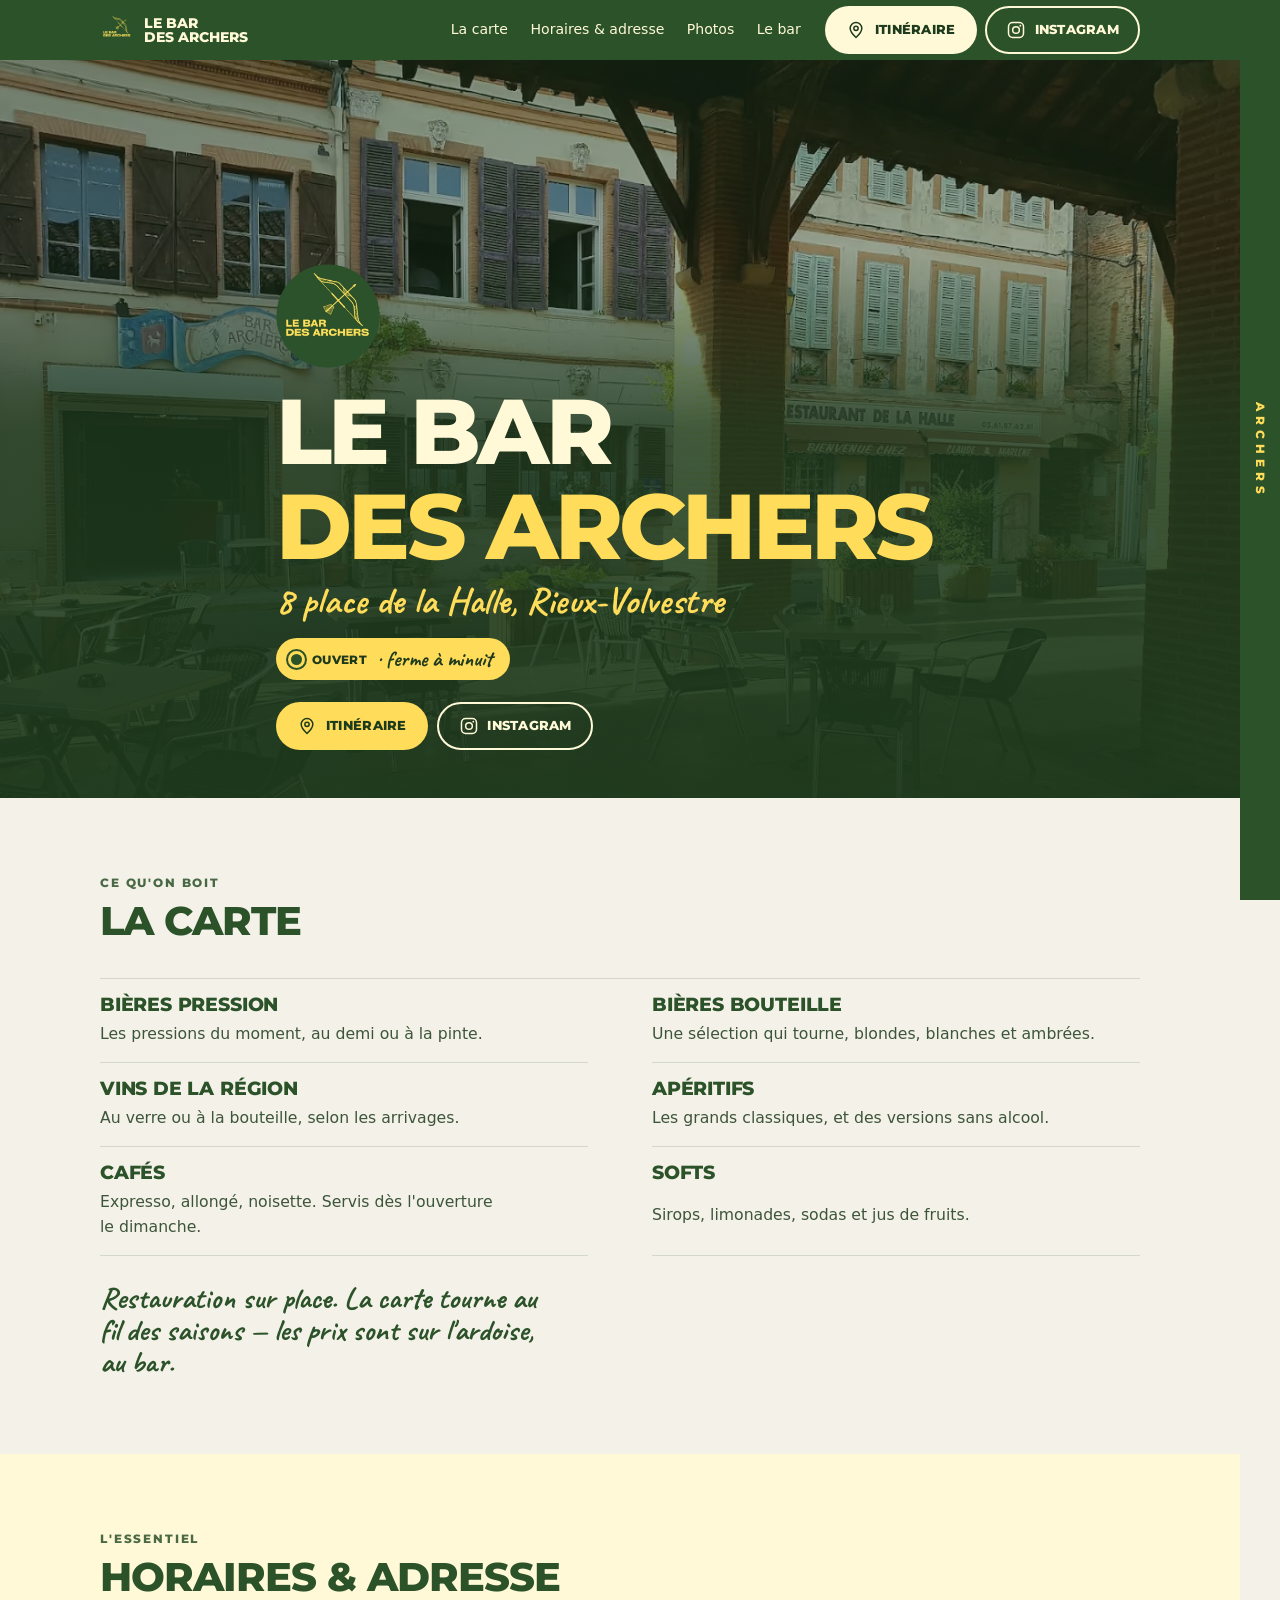
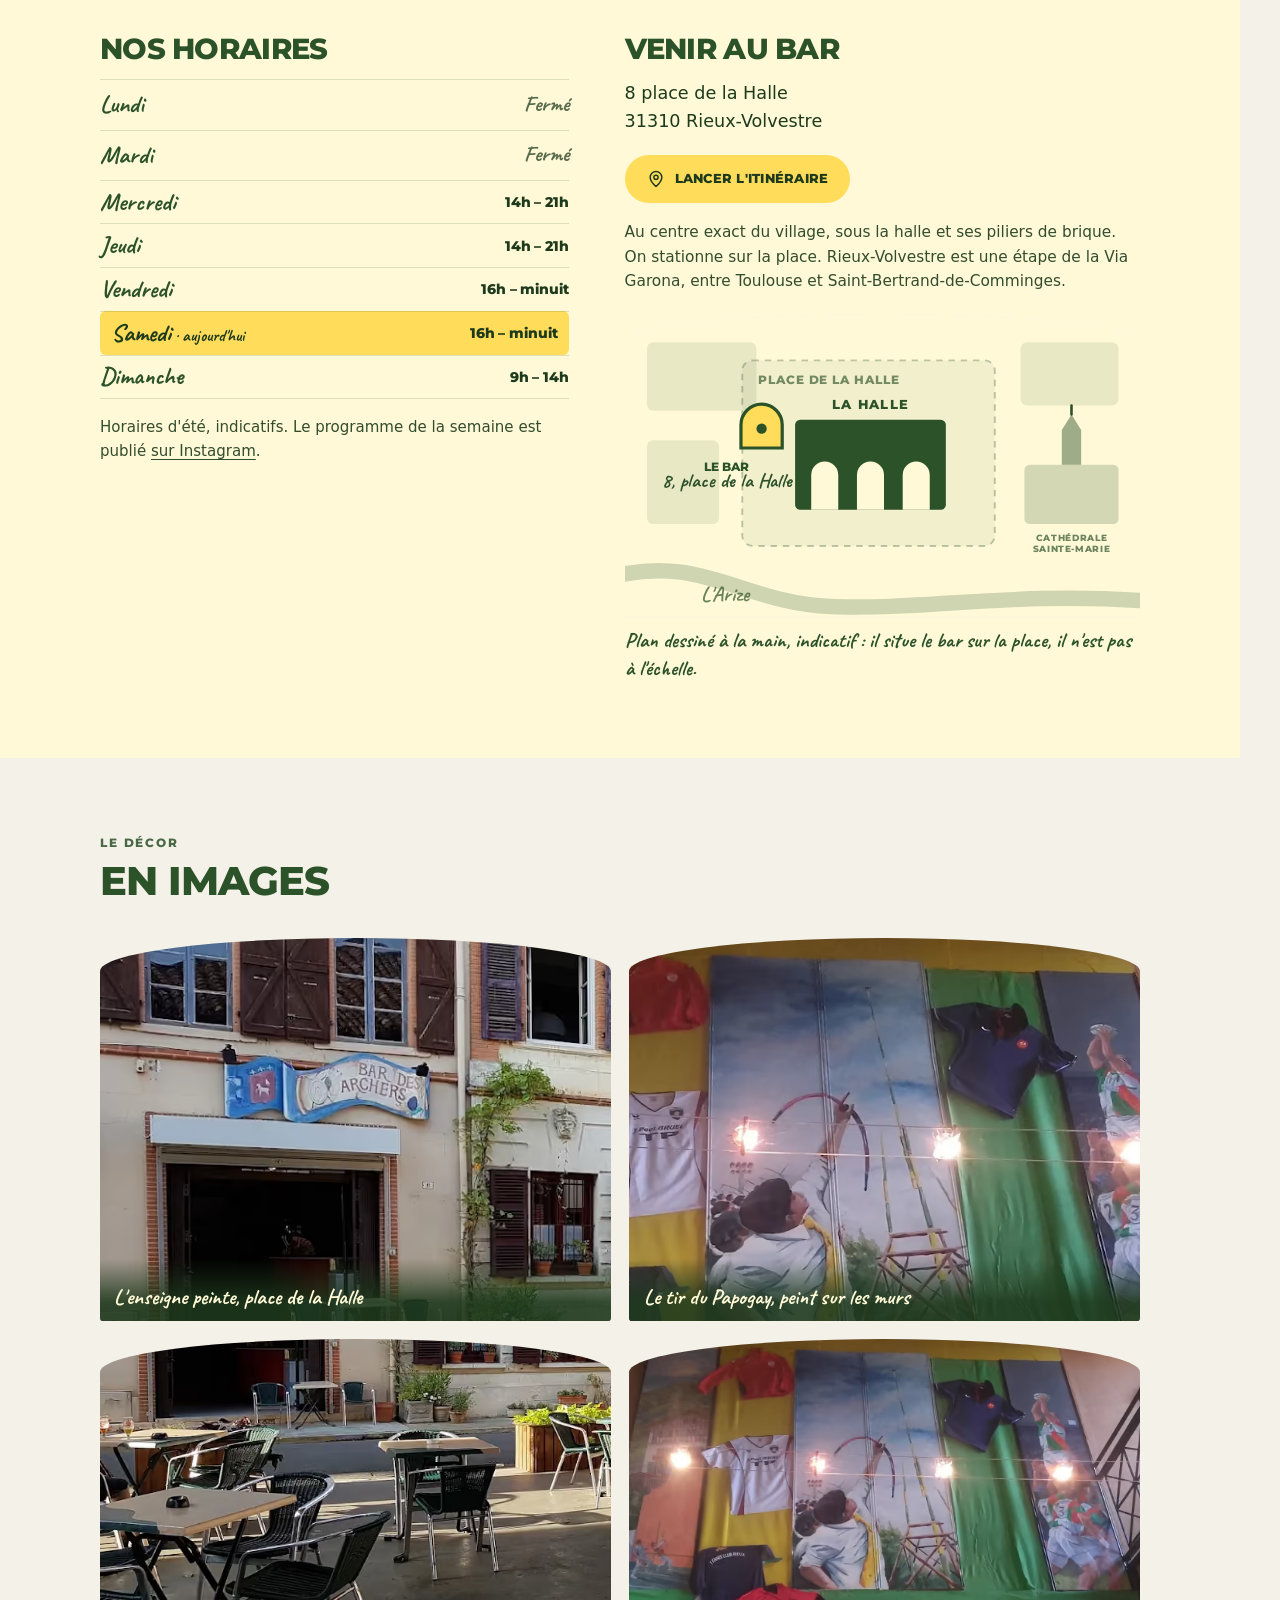
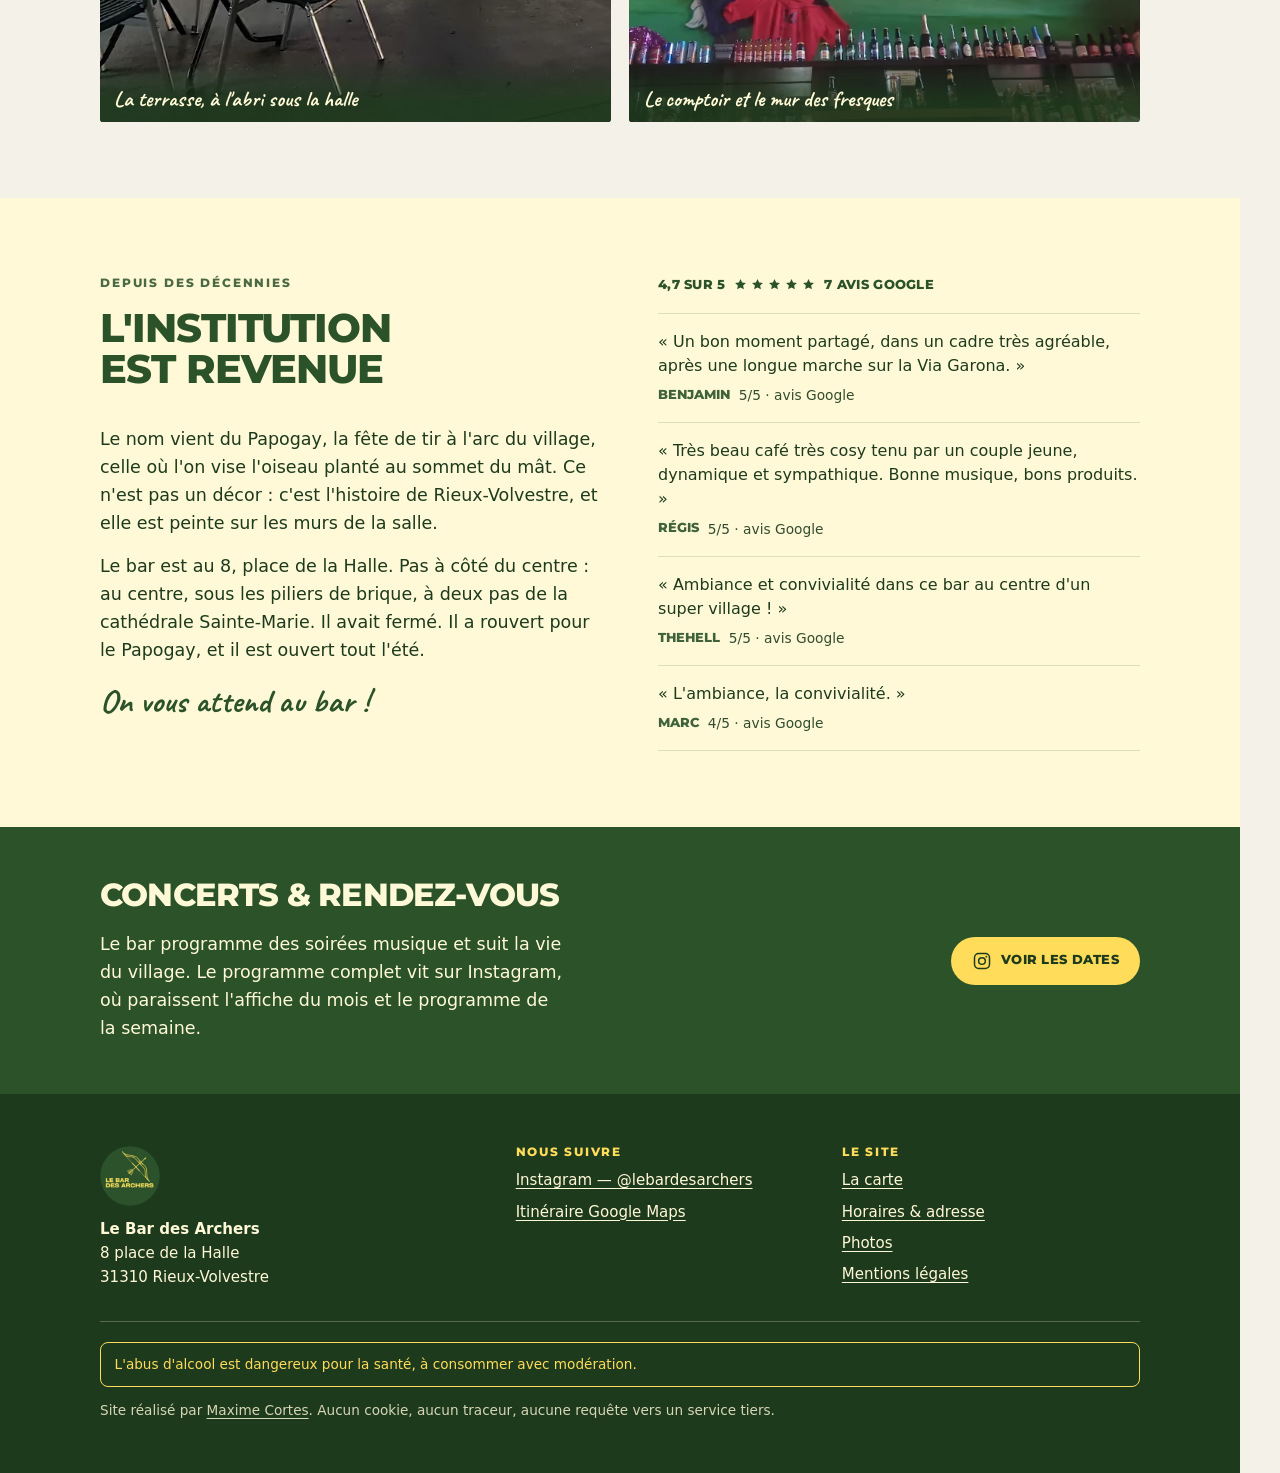
==== commit efee3f4d: "feat: dates de concerts incapables de perimer, restauration sur place Aucune date n'etait publiee de" ====
--- a/index.html
+++ b/index.html
@@ -4,8 +4,8 @@
 <meta charset="utf-8">
 <meta name="viewport" content="width=device-width, initial-scale=1, viewport-fit=cover">
 <title>Le Bar des Archers — bar de village à Rieux-Volvestre (31)</title>
-<meta name="description" content="Le Bar des Archers, 8 place de la Halle à Rieux-Volvestre : horaires d'été, la carte, la terrasse sous la halle et l'itinéraire. L'institution du village a rouvert.">
-<link rel="canonical" href="https://lebardesarchers.fr/">
+<meta name="description" content="Le Bar des Archers, 8 place de la Halle à Rieux-Volvestre : horaires d'été, la carte, restauration sur place, la terrasse sous la halle et l'itinéraire.">
+<link rel="canonical" href="https://mxcrts.github.io/BarArcher/">
 <meta name="theme-color" content="#2C522A">
 <meta name="robots" content="index, follow">
 
@@ -13,9 +13,9 @@
 <meta property="og:locale" content="fr_FR">
 <meta property="og:site_name" content="Le Bar des Archers">
 <meta property="og:title" content="Le Bar des Archers — bar de village à Rieux-Volvestre">
-<meta property="og:description" content="Sur la place de la Halle, au centre du village. Horaires, carte, terrasse sous la halle.">
-<meta property="og:url" content="https://lebardesarchers.fr/">
-<meta property="og:image" content="https://lebardesarchers.fr/assets/photos/hero-terrasse-halle-1360.jpg">
+<meta property="og:description" content="Sur la place de la Halle, au centre du village. Horaires, carte, restauration sur place, terrasse sous la halle.">
+<meta property="og:url" content="https://mxcrts.github.io/BarArcher/">
+<meta property="og:image" content="https://mxcrts.github.io/BarArcher/assets/photos/hero-terrasse-halle-1360.jpg">
 <meta property="og:image:width" content="1360">
 <meta property="og:image:height" content="1020">
 <meta property="og:image:alt" content="La terrasse du Bar des Archers sous la halle de Rieux-Volvestre.">
@@ -117,7 +117,7 @@
     <div class="enveloppe hero__contenu">
       <img class="hero__logo" src="assets/photos/logo-rond-360.png" width="360" height="360" fetchpriority="high" decoding="async"
            alt="Logo du Bar des Archers : un arc et une flèche jaunes sur un rond vert.">
-      <h1><span class="lig">Le Bar</span><span class="lig lig--jaune">des Archers</span></h1>
+      <h1><span class="lig">Le Bar</span> <span class="lig lig--jaune">des Archers</span></h1>
       <p class="hero__signature">8 place de la Halle, Rieux-Volvestre</p>
 
       <a class="badge" id="badge" href="#essentiel">
@@ -179,7 +179,11 @@
       </div>
 
       <div class="ardoise__pied">
-        <p class="ardoise__note">La carte tourne au fil des saisons — les prix sont sur l'ardoise, au bar.</p>
+        <!-- « Restauration sur place » est annoncé sur l'affiche du mois du bar.
+             Ce que ça couvre exactement n'est pas connu : la phrase ne s'engage
+             donc sur aucun plat (voir TODO-CLIENT.md). -->
+        <p class="ardoise__note"><strong>Restauration sur place.</strong> La carte tourne au fil des
+        saisons — les prix sont sur l'ardoise, au bar.</p>
       </div>
     </div>
   </section>
@@ -383,20 +387,42 @@
   <section class="rdv bloc--vert sur-vert" id="rendez-vous" aria-labelledby="t-rdv">
     <div class="enveloppe rdv__interieur">
       <h2 id="t-rdv">Concerts &amp; rendez-vous</h2>
-      <p>Le bar programme des soirées musique et suit la vie du village. Les dates ne sont
-      pas figées ici : elles vivent sur Instagram, où paraissent l'affiche du mois et le
-      programme de la semaine.</p>
+      <!-- Cette phrase doit rester vraie même quand le bloc « Prochaines dates »
+           ci-dessous est vide : elle ne s'y réfère donc pas. -->
+      <p>Le bar programme des soirées musique et suit la vie du village. Le programme
+      complet vit sur Instagram, où paraissent l'affiche du mois et le programme de
+      la semaine.</p>
       <a class="bouton" href="https://www.instagram.com/lebardesarchers/" target="_blank" rel="noopener">
         <svg class="ico" aria-hidden="true"><use href="#i-insta"/></svg> Voir les dates
       </a>
     </div>
 
     <!-- ══════════════════════════════════════════════════════════════════
-         EMPLACEMENT ÉVÉNEMENT PONCTUEL
-         Pour annoncer une date précise : décommentez, remplacez le texte, et
-         déposez l'affiche sous le nom assets/photos/affiche-evenement.png.
-         Recommentez une fois la date passée — une affiche périmée fait plus
-         de mal qu'une absence d'affiche.
+         PROCHAINES DATES — relevées sur l'affiche du mois affichée au bar.
+         Chaque ligne porte data-fin="AAAA-MM-JJ" : le jour d'après, le script
+         la retire, et la liste entière disparaît dès qu'elle est vide. Sans
+         JavaScript, rien ne s'affiche du tout : le site ne peut donc jamais
+         montrer une date périmée, même si personne ne vient l'effacer.
+         Ajouter une date = copier une ligne. Rien d'autre à toucher.
+         ══════════════════════════════════════════════════════════════════ -->
+    <div class="enveloppe agenda" id="agenda">
+      <p class="surtitre">Prochaines dates</p>
+      <ul>
+        <li data-fin="2026-08-21"><b>Vendredi 21 août</b> <span>Beer Pong Night</span></li>
+        <li data-fin="2026-08-22"><b>Samedi 22 août</b> <span>Café Color — soul / funk</span></li>
+      </ul>
+      <p class="mention">Le programme complet est sur
+      <a href="https://www.instagram.com/lebardesarchers/" target="_blank" rel="noopener">Instagram</a>.</p>
+    </div>
+
+    <!-- ══════════════════════════════════════════════════════════════════
+         EMPLACEMENT AFFICHE D'UNE SOIRÉE
+         Pour annoncer une date, il suffit d'ajouter une ligne au bloc ci-dessus :
+         elle s'effacera seule. Ce bloc-ci sert à montrer l'AFFICHE d'une soirée.
+         Décommentez-le, remplacez le texte, et déposez l'image sous le nom
+         assets/photos/affiche-evenement.png — convertie en WebP, les PNG du bar
+         pèsent ~700 Ko. Attention : une affiche ne s'efface pas toute seule.
+         Recommentez le bloc une fois la date passée.
 
     <div class="enveloppe" style="margin-top:2rem">
       <p class="surtitre">Prochaine date</p>
@@ -436,7 +462,7 @@
     </div>
     <div class="pied__bas">
       <p class="evin">L'abus d'alcool est dangereux pour la santé, à consommer avec modération.</p>
-      <p class="pied__credit">Site réalisé par <a href="#">Maxime Crtsz</a>. Aucun cookie, aucun traceur, aucune requête vers un service tiers.</p>
+      <p class="pied__credit">Site réalisé par <a href="https://mxcrts.github.io/PortFolio/" target="_blank" rel="noopener">Maxime Cortes</a>. Aucun cookie, aucun traceur, aucune requête vers un service tiers.</p>
     </div>
   </div>
 </footer>
@@ -477,12 +503,12 @@
 {
   "@context": "https://schema.org",
   "@type": "BarOrPub",
-  "@id": "https://lebardesarchers.fr/#bar",
+  "@id": "https://mxcrts.github.io/BarArcher/#bar",
   "name": "Le Bar des Archers",
   "description": "Bar de village sur la place de la Halle, au centre de Rieux-Volvestre, en Haute-Garonne.",
-  "url": "https://lebardesarchers.fr/",
-  "image": "https://lebardesarchers.fr/assets/photos/hero-terrasse-halle-1360.jpg",
-  "logo": "https://lebardesarchers.fr/assets/icons/icon-512.png",
+  "url": "https://mxcrts.github.io/BarArcher/",
+  "image": "https://mxcrts.github.io/BarArcher/assets/photos/hero-terrasse-halle-1360.jpg",
+  "logo": "https://mxcrts.github.io/BarArcher/assets/icons/icon-512.png",
   "address": {
     "@type": "PostalAddress",
     "streetAddress": "8 place de la Halle",
@@ -491,7 +517,7 @@
     "addressRegion": "Occitanie",
     "addressCountry": "FR"
   },
-  "geo": { "@type": "GeoCoordinates", "latitude": 43.2647, "longitude": 1.1789 },
+  "geo": { "@type": "GeoCoordinates", "latitude": 43.2578, "longitude": 1.2010 },
   "hasMap": "https://www.google.com/maps/dir/?api=1&destination=8%20place%20de%20la%20Halle%2C%2031310%20Rieux-Volvestre",
   "sameAs": ["https://www.instagram.com/lebardesarchers/"],
   "openingHoursSpecification": [
--- a/assets/css/style.css
+++ b/assets/css/style.css
@@ -485,6 +485,27 @@
 .rdv h2 { font-size: clamp(1.4rem, 1.1rem + 1.5vw, 2rem); color: var(--creme); }
 .rdv p { margin: 0; max-width: 46ch; }
 
+/* Prochaines dates : masquées par défaut, et affichées par le script uniquement
+   si elles sont encore à venir. Une date périmée est donc impossible — y compris
+   sans JavaScript, où le bloc reste simplement invisible. */
+.agenda { display: none; margin-top: clamp(1.5rem, 1.2rem + 1.2vw, 2.25rem); }
+.js .agenda[data-actif] { display: block; }
+.agenda .surtitre { margin: 0 0 0.6rem; }
+.agenda ul { list-style: none; margin: 0; padding: 0; }
+.agenda li {
+  display: flex; flex-wrap: wrap; align-items: baseline; gap: 0.2rem 0.85rem;
+  padding: 0.7rem 0;
+  border-top: 1px solid rgb(255 249 215 / 0.25);
+}
+.agenda li:last-child { border-bottom: 1px solid rgb(255 249 215 / 0.25); }
+.agenda b {
+  font-family: var(--display); font-size: 0.8rem;
+  letter-spacing: 0.02em; text-transform: uppercase;
+  color: var(--jaune);
+}
+.agenda li span { font-family: var(--accent); font-size: 1.3rem; line-height: 1.15; }
+.agenda .mention { margin: 0.9rem 0 0; }
+
 /* ---------- 17. Pied ---------- */
 .pied {
   background: var(--encre); color: var(--creme);
